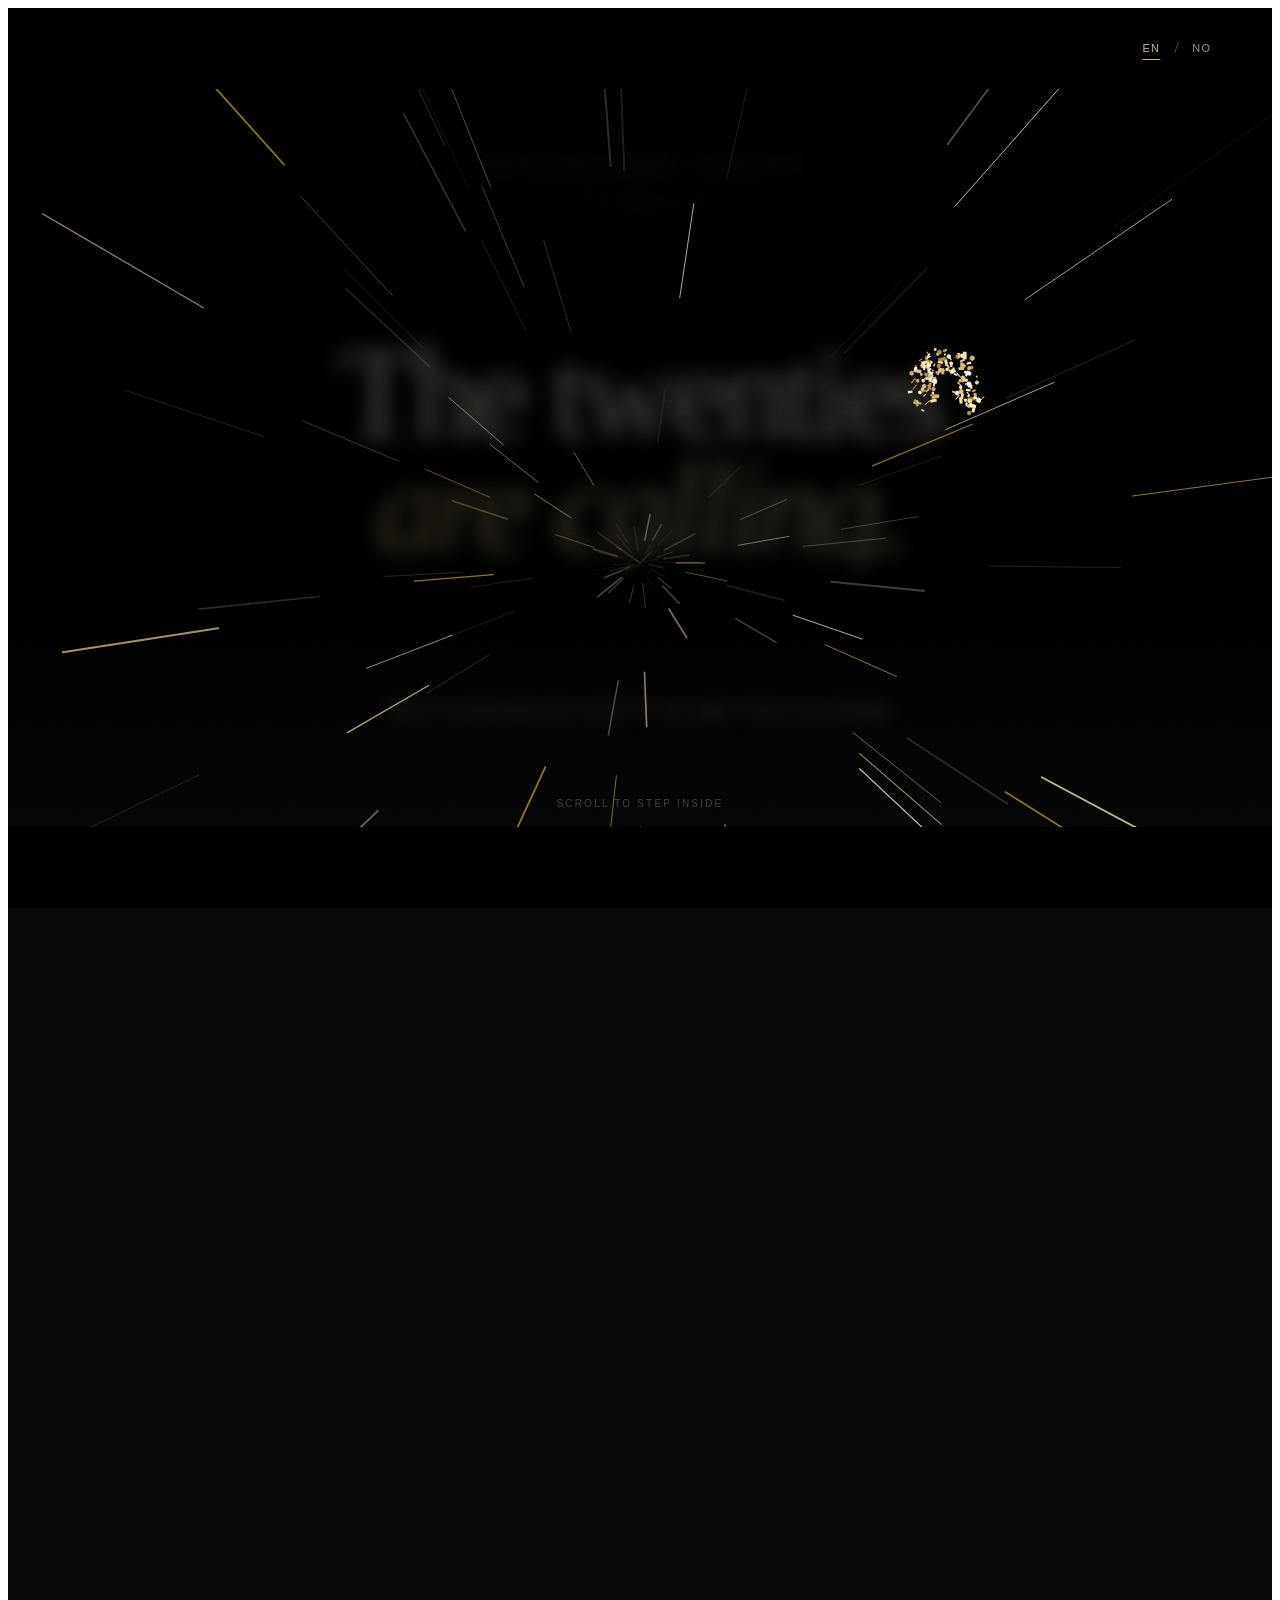
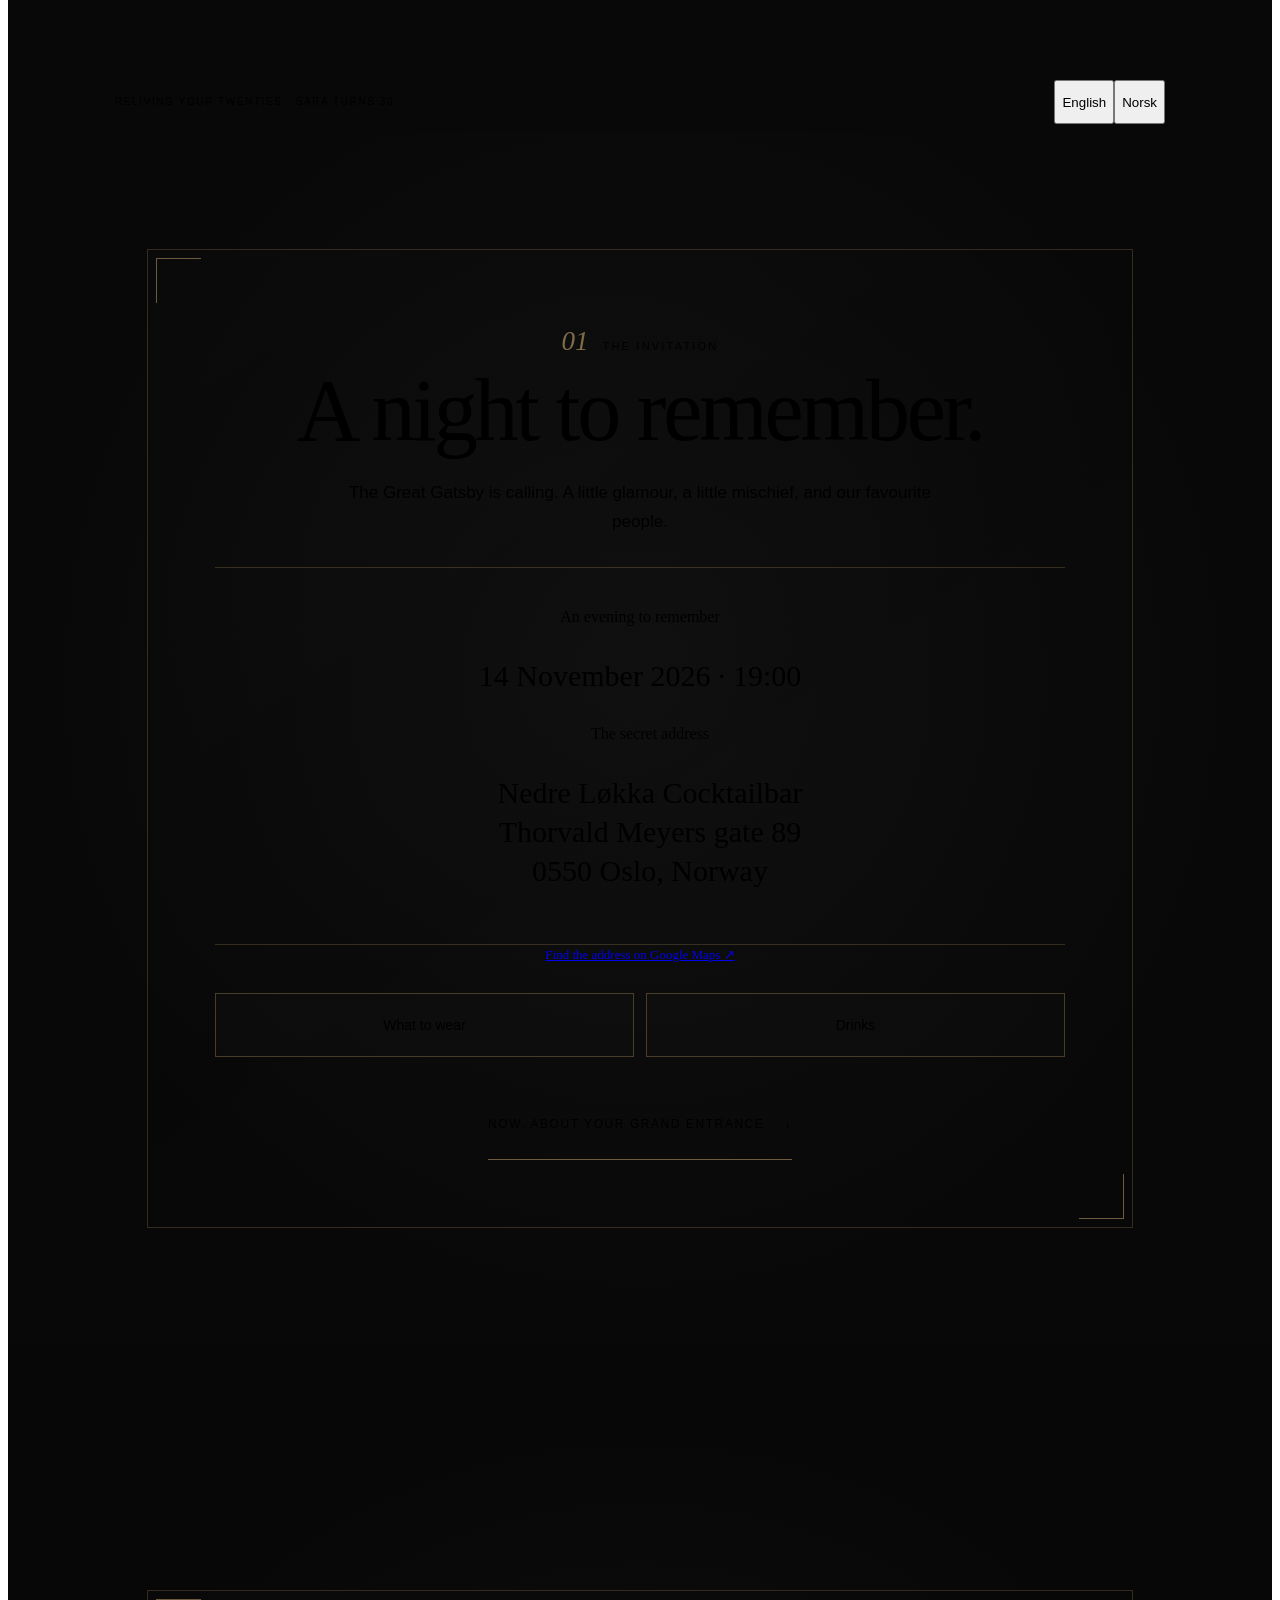
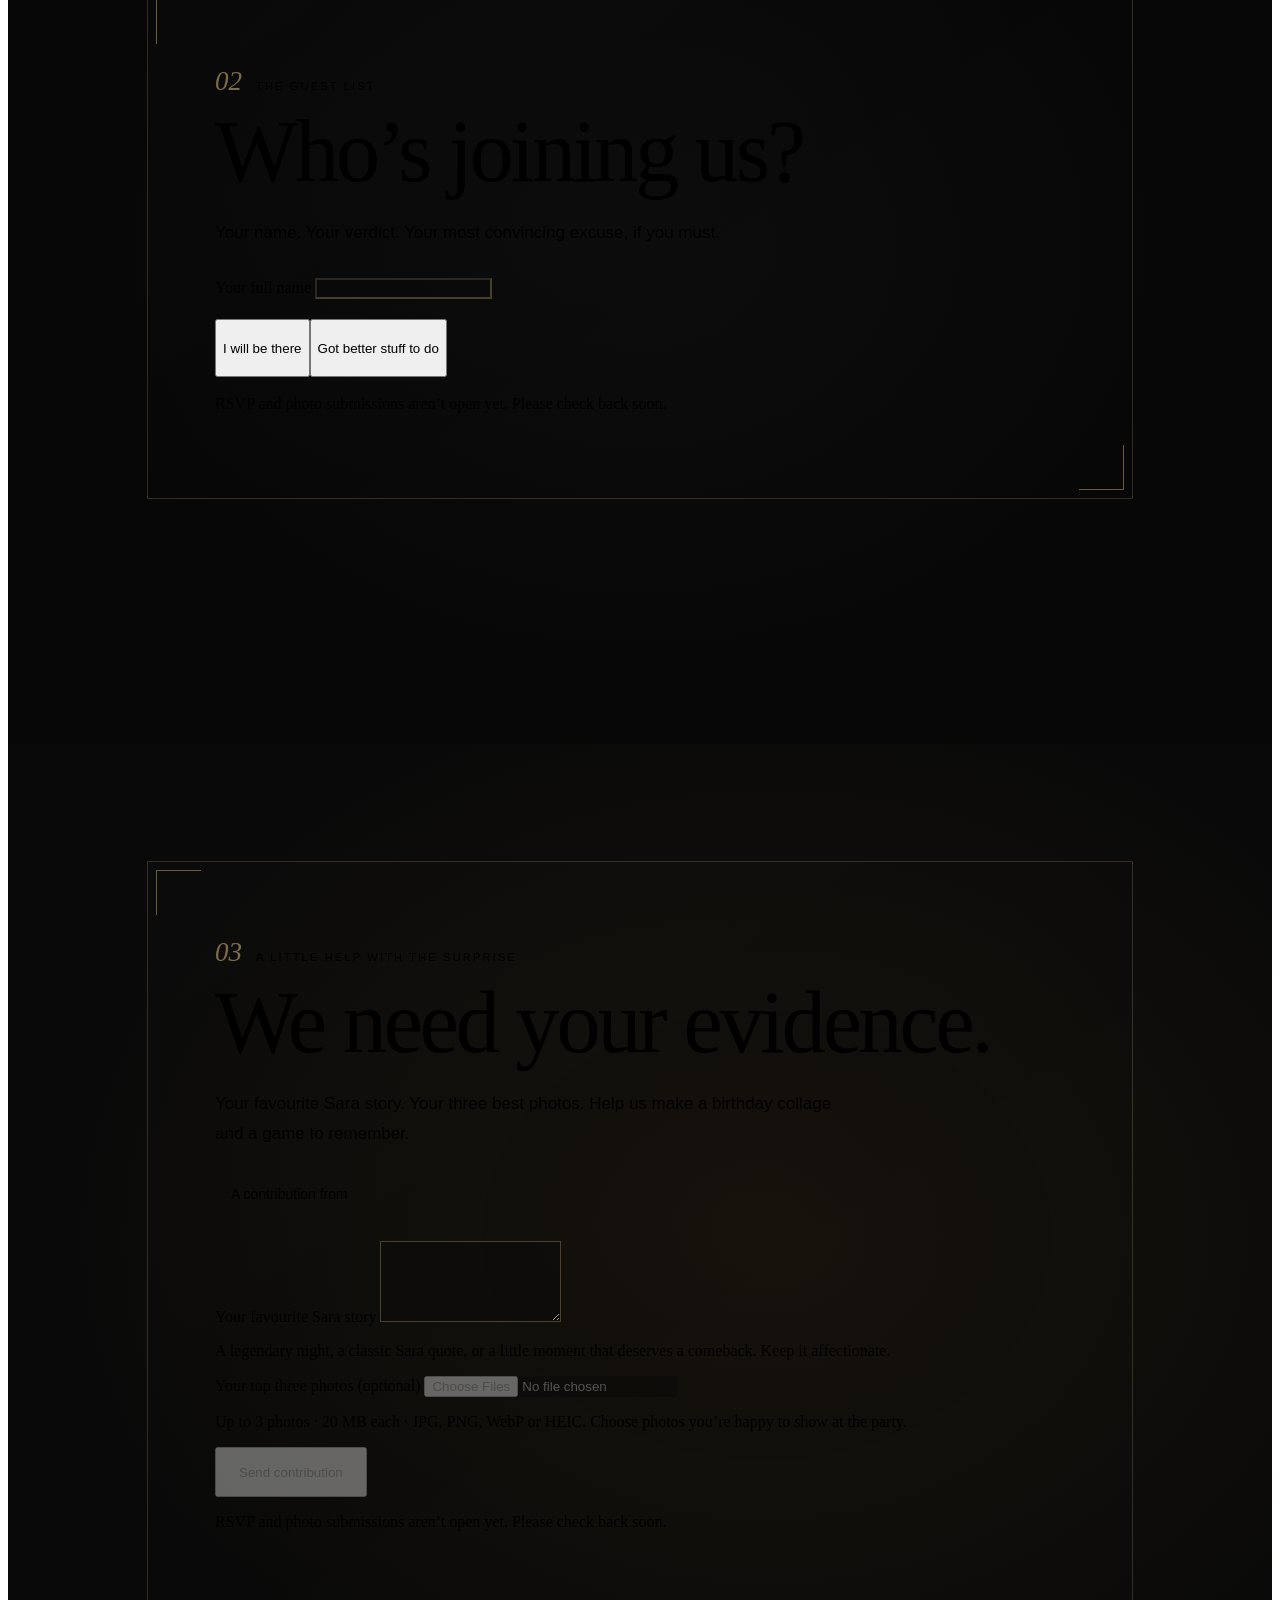
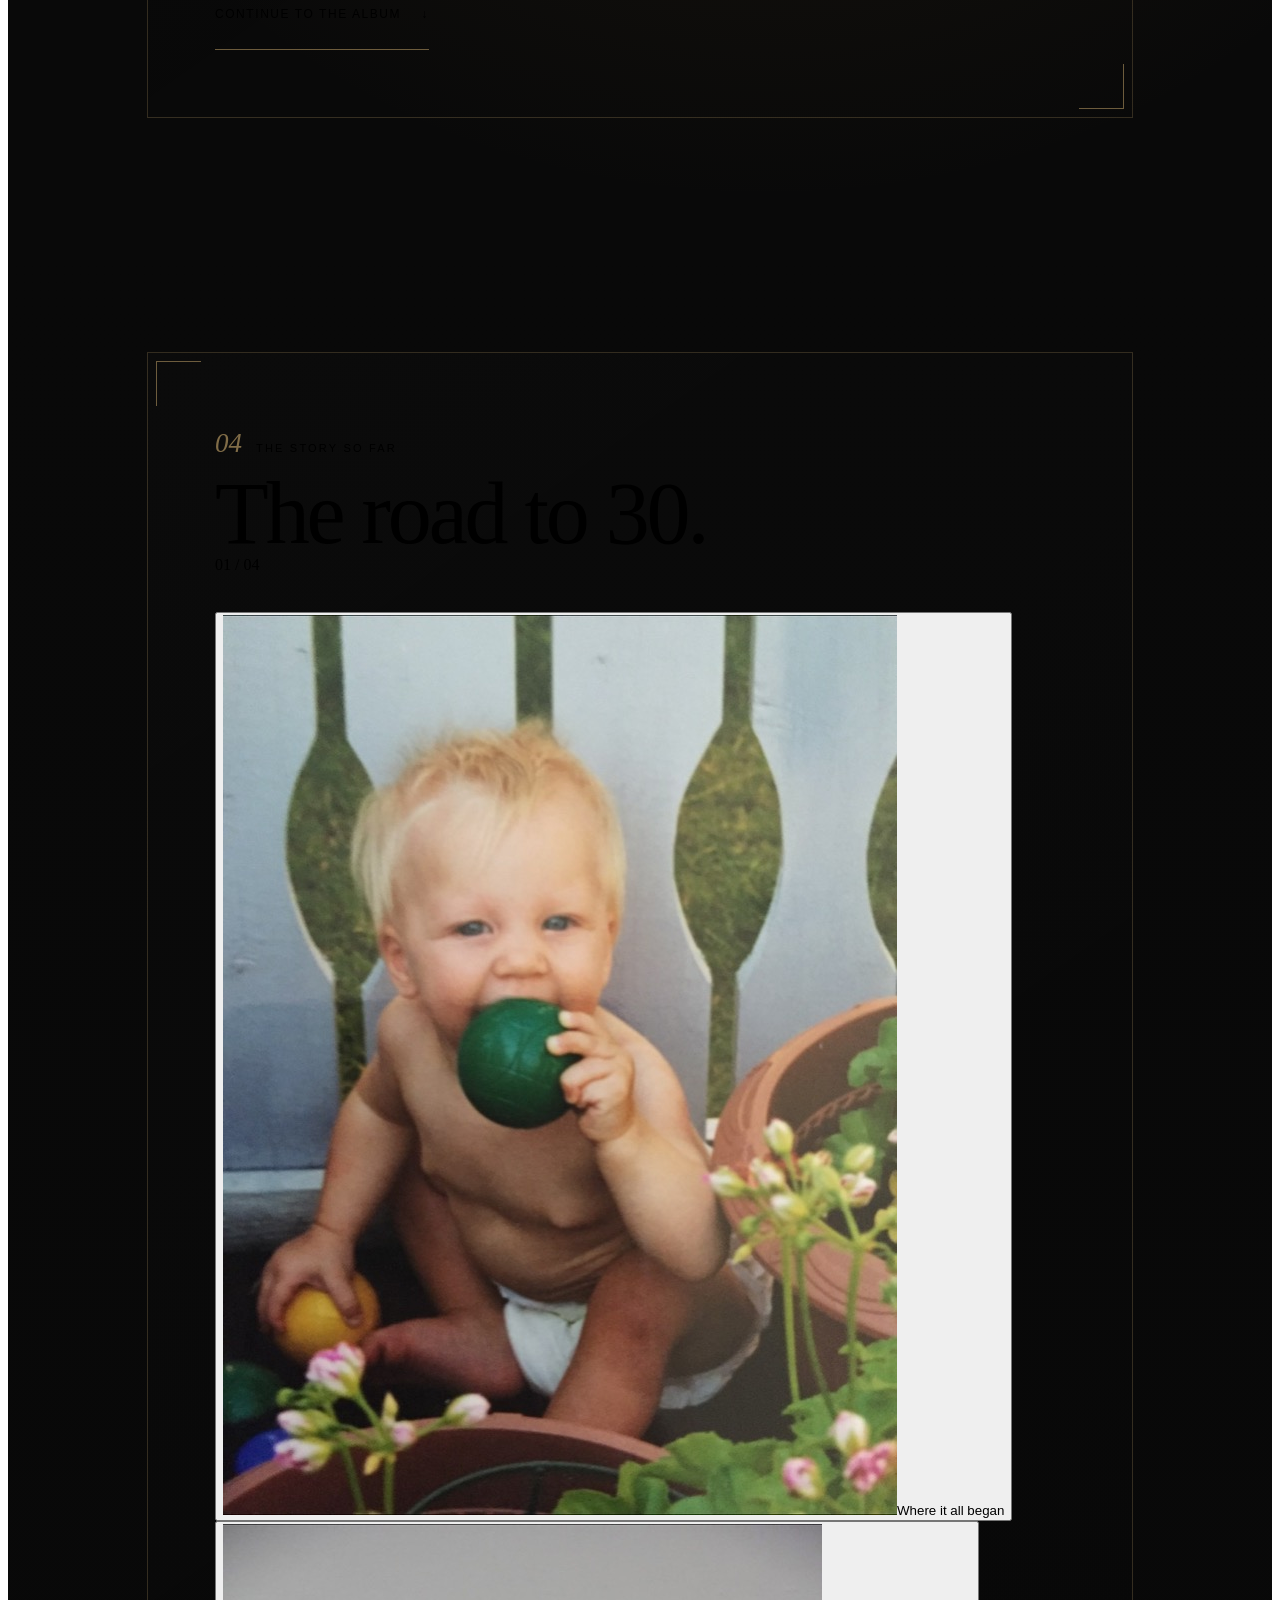
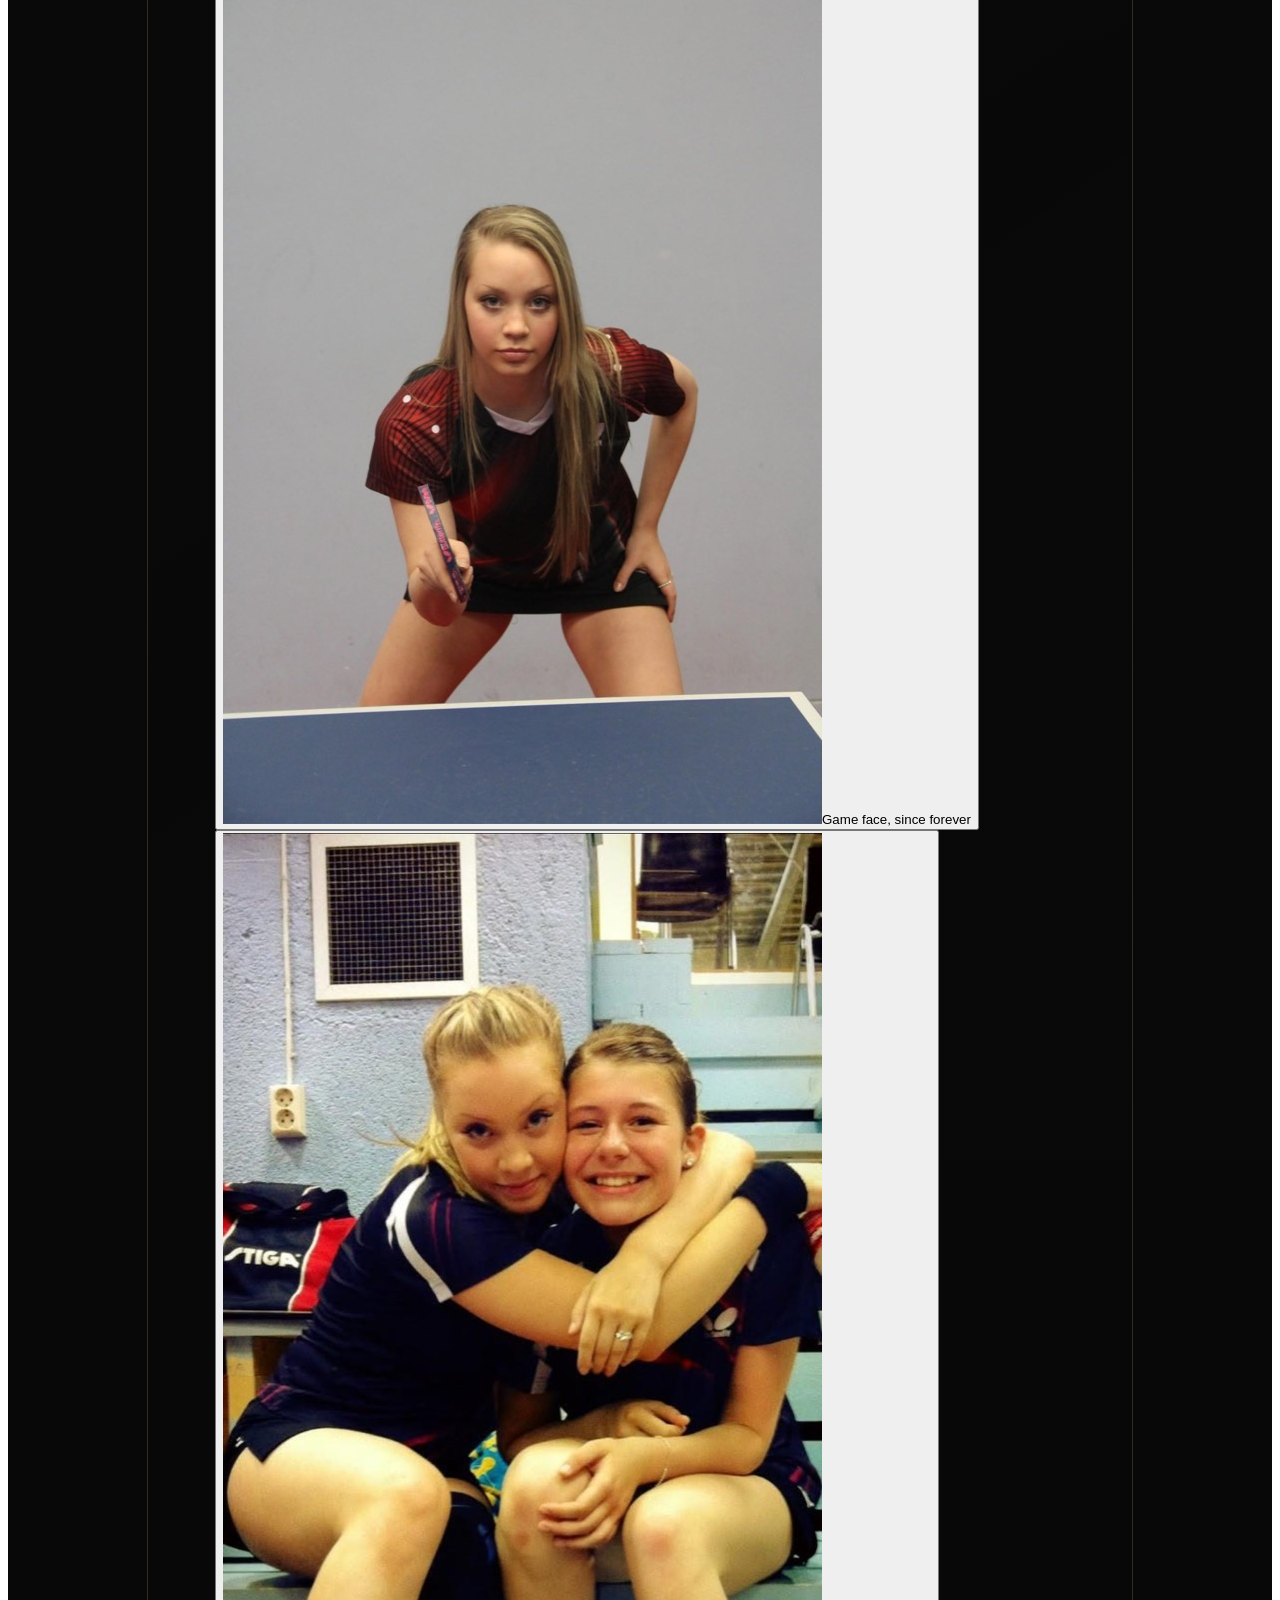
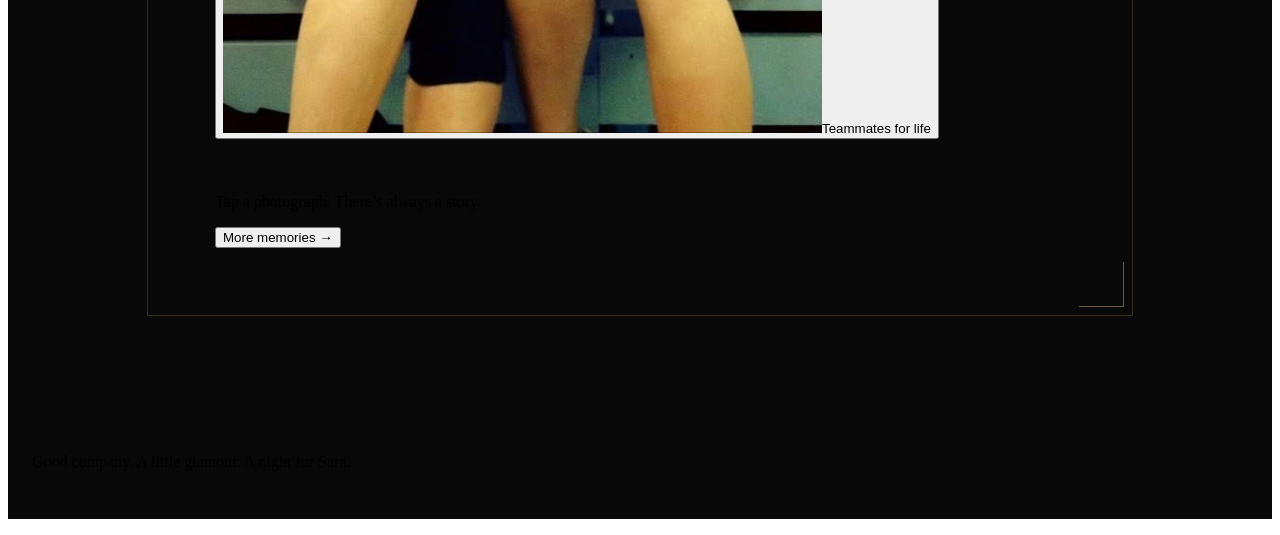
==== index.html @ 1ce35b77 "Replace the train photo with the sunny hillside photo Co-Authored-By: Claude Opus 5.5 (1M context) <" ====
<!doctype html>
<html lang="en"><head><meta charset="utf-8"><meta name="viewport" content="width=device-width, initial-scale=1"><meta name="robots" content="noindex,nofollow"><meta name="theme-color" content="#080808"><meta name="description" content="The Great Gatsby · 14 November 2026 · 19:00 · Oslo. By invitation only."><title>Sara turns 30 · The Great Gatsby</title><meta property="og:type" content="website"><meta property="og:url" content="https://0xdrchkn.github.io/roaring-thirty/"><meta property="og:site_name" content="Roaring Thirty"><meta property="og:title" content="Sara turns 30 · The Great Gatsby"><meta property="og:description" content="14 November 2026 · 19:00 · Oslo. By invitation only."><meta property="og:image" content="https://0xdrchkn.github.io/roaring-thirty/assets/share-preview.jpg?v=2"><meta property="og:image:width" content="1200"><meta property="og:image:height" content="630"><meta property="og:image:alt" content="Sara in a tuxedo raising a champagne coupe, Gatsby style"><meta name="twitter:card" content="summary_large_image"><link rel="apple-touch-icon" href="https://0xdrchkn.github.io/roaring-thirty/assets/sara-gatsby-toast.jpg"><link rel="icon" href="favicon.svg" type="image/svg+xml"><link rel="stylesheet" href="style.css?v=20260919-black"><link rel="stylesheet" href="cinema.css?v=20261001-form"><link rel="stylesheet" href="story.css?v=20261001-form"><link rel="stylesheet" href="submissions.css?v=20260919-receipt"><script src="event-config.js?v=20261002-sun" defer></script><script src="hosting-config.js?v=20260922-mini" defer></script><script src="cinema.js?v=20261001-native" defer></script><script src="vendor/supabase.js" defer></script><script src="submissions.js?v=20260919-submit" defer></script><script src="local-submissions.js?v=20260922" defer></script><script src="script.js?v=20261001-form" defer></script><script src="music.js" defer></script><script src="story.js?v=20261001-native" defer></script></head><body>
<noscript><p style="padding:24px;color:#f3ead7">Please enable JavaScript to open this invitation. / Slå på JavaScript for å åpne invitasjonen.</p></noscript>
<article id="gatsby-invitation" lang="en" data-direction="gala" data-ornament="deco" aria-label="Birthday invitation">
  <button class="party-music-toggle cursor-interaction" type="button" data-music-toggle aria-pressed="false" aria-label="Turn sound on" hidden><span aria-hidden="true">♫</span><span data-music-label>Sound off</span></button>
  <audio data-background-music preload="none" hidden></audio>
  <p class="party-sound-status" data-music-status role="status" hidden></p>
  <main class="party-story" id="invitation" tabindex="-1">
    <div class="story-toolbar">
      <p class="story-brand" data-story-copy="edition"></p>
      <div class="party-language" role="group" aria-label="Language / Språk"><button type="button" lang="en" data-language="en" aria-pressed="true">English</button><button type="button" lang="nb" data-language="nb" aria-pressed="false">Norsk</button></div>
    </div>
    <section class="story-chapter" id="party-when" aria-labelledby="when-title">
      <div class="story-card">
        <p class="story-kicker"><span class="story-number">01</span><span data-story-copy="whenKicker"></span></p>
        <h2 class="story-title" id="when-title" data-story-copy="whenTitle"></h2>
        <p class="story-intro" data-story-copy="whenIntro"></p>
        <div class="party-facts">
          <div class="party-fact"><p class="party-kicker" data-i18n="when"></p><p class="party-fact-value" data-event-date></p></div>
          <div class="party-fact"><p class="party-kicker" data-i18n="where"></p><p class="party-fact-value"><span data-venue-name></span><br data-venue-name-break><span data-street></span><br><span data-town></span>, <span data-country></span></p></div>
        </div>
        <a class="party-map" data-map-link target="_blank" rel="noopener noreferrer" data-i18n="map"></a>
        <div class="story-detail-actions">
          <button type="button" data-dialog-open="dress-dialog" data-story-copy="dressAction"></button>
          <button type="button" data-dialog-open="food-dialog" data-story-copy="foodAction"></button>
        </div>
        <a class="story-next" href="#party-rsvp"><span data-story-copy="toRsvp"></span><span aria-hidden="true">↓</span></a>
      </div>
    </section>
    <section class="story-chapter" id="party-rsvp" aria-labelledby="rsvp-title">
      <div class="story-card party-rsvp">
        <p class="story-kicker"><span class="story-number">02</span><span data-story-copy="rsvpKicker"></span></p>
        <h2 class="story-title" id="rsvp-title" data-story-copy="rsvpTitle"></h2>
        <p class="story-intro" data-story-copy="rsvpIntro"></p>
        <form id="party-rsvp-form">
        <label for="party-guest-name" data-i18n="guestName"></label>
        <input id="party-guest-name" name="guestName" type="text" autocomplete="name" maxlength="120" required>
        <div id="party-email-field" hidden><label for="party-guest-email" data-guest-email-label></label><input id="party-guest-email" name="guestEmail" type="email" autocomplete="email" maxlength="254"></div>
        <div class="party-rsvp-choices"><button class="cursor-interaction" type="submit" name="reply" value="yes" data-i18n="rsvpYes"></button><button class="cursor-interaction" type="submit" name="reply" value="no" data-i18n="rsvpNo"></button></div>
        <p class="party-rsvp-note" data-i18n="rsvpNote"></p>
        <p class="party-rsvp-note" data-rsvp-status role="status" aria-live="polite"></p>
      </form>
      </div>
    </section>
    <section class="story-chapter" id="party-evidence" aria-labelledby="party-contribute-title" hidden>
      <div class="story-card party-contribute">
        <p class="story-kicker"><span class="story-number">03</span><span data-story-copy="evidenceKicker"></span></p>
        <div data-evidence-intro>
        <h2 class="story-title" id="party-contribute-title" data-i18n="contributeTitle"></h2>
        <p class="story-intro" data-i18n="contributeIntro"></p>
        <p class="story-contributor"><span data-story-copy="from"></span> <strong data-contributor-name></strong></p>
        </div>
        <form id="party-contribution-form">

        <input id="party-contributor" name="contributor" type="hidden">
        <label for="party-story" data-i18n="storyLabel"></label>
        <textarea id="party-story" name="story" rows="5" maxlength="3000" required aria-describedby="party-story-hint"></textarea>
        <p class="party-field-hint" id="party-story-hint" data-i18n="storyHint"></p>
        <label for="party-photos" data-i18n="photosLabel"></label>
        <input id="party-photos" name="photos" type="file" accept="image/*" multiple aria-describedby="party-photos-hint party-photo-error">
        <p class="party-field-hint" id="party-photos-hint" data-i18n="photosHint"></p>
        <p class="party-field-error" id="party-photo-error" role="alert"></p>
        <div class="party-photo-previews" data-photo-previews></div>
        <button class="party-small-button cursor-interaction" type="submit" data-i18n="contributeButton"></button>
        <button class="party-small-button receipt-cancel" type="button" data-cancel-contribution hidden></button>
        <p class="party-field-hint" data-i18n="contributeNote"></p>
        <p class="party-contribution-status" data-contribution-status role="status" aria-live="polite"></p>
      </form>
        <section class="party-receipt" id="contribution-receipt" aria-labelledby="receipt-title" tabindex="-1" hidden>
          <div class="receipt-seal" aria-hidden="true"><svg viewBox="0 0 48 48" fill="none"><path d="m13 24 7 7 15-16"/></svg></div>
          <p class="receipt-eyebrow" data-receipt-eyebrow></p>
          <h2 id="receipt-title" data-receipt-title></h2>
          <p class="receipt-summary" data-receipt-summary></p>
          <p class="receipt-privacy" data-receipt-privacy></p>
          <dl class="receipt-details"><div><dt data-receipt-reply-label></dt><dd data-receipt-reply></dd></div><div><dt data-receipt-story-label></dt><dd data-receipt-story></dd></div><div><dt data-receipt-photos-label></dt><dd data-receipt-photos></dd></div></dl>
          <div class="receipt-photos" data-receipt-thumbnails></div>
          <button class="party-small-button" type="button" data-edit-contribution></button>
        </section>
        <a class="story-next" href="#party-memories"><span data-story-copy="toAlbum"></span><span aria-hidden="true">↓</span></a>
      </div>
    </section>
    <section class="story-chapter" id="party-memories" aria-labelledby="album-title">
      <div class="story-card party-album">
        <p class="story-kicker"><span class="story-number">04</span><span data-story-copy="albumKicker"></span></p>

      <div class="party-album-head"><div><h2 class="story-title" id="album-title" data-i18n="albumTitle"></h2></div><span class="party-paging" data-page-count aria-live="polite">01 / 04</span></div>
      <div class="party-collage">
        <button class="party-memory cursor-interaction" type="button" data-memory="0"><img alt=""><span></span></button>
        <button class="party-memory cursor-interaction" type="button" data-memory="1"><img alt=""><span></span></button>
        <button class="party-memory cursor-interaction" type="button" data-memory="2"><img alt=""><span></span></button>
      </div>
      <div class="party-photo-view" hidden><img alt="" data-large-photo><p data-photo-caption></p></div>
      <div class="party-album-controls"><p data-i18n="albumHint"></p><button class="party-small-button cursor-interaction" type="button" data-next-page>More memories →</button><button class="party-small-button cursor-interaction" type="button" data-close-photo hidden>Back to the album</button></div>

      </div>
    </section>
    <p class="party-signoff" data-signoff></p>
    <dialog class="story-dialog" id="dress-dialog" aria-label="Dress code"><button type="button" class="story-dialog-close" data-dialog-close aria-label="Close">×</button><section class="party-section" id="party-dress">
        <h3 data-i18n="dressTitle"></h3>
        <p data-i18n="dressBody"></p>
        <div class="party-dress-words"><span data-i18n="dress1"></span><span data-i18n="dress2"></span><span data-i18n="dress3"></span></div>
      </section></dialog>
    <dialog class="story-dialog" id="food-dialog" aria-label="Drinks"><button type="button" class="story-dialog-close" data-dialog-close aria-label="Close">×</button><section class="party-permit">
      <div class="party-permit-head"><div><p class="party-kicker" data-i18n="drinksKicker"></p><h3 data-i18n="drinksTitle"></h3></div></div>
      <p class="party-permit-copy" data-i18n="drinksHistory"></p>
      <p class="party-permit-copy"><strong data-i18n="welcome"></strong> <span data-i18n="bar"></span></p>
    </section></dialog>
  </main>
</article>
</body></html>
---- cinema.css ----
/* Full-castle arrival, followed by the invitation's story chapters. */
body { padding: 0; }
#gatsby-invitation { max-width: none; overflow: clip; background: #080808; }
#gatsby-invitation .party-frame { width: calc(100% - 48px); max-width: 780px; margin: 64px auto 48px; scroll-margin-top: 24px; }
#gatsby-invitation .party-frame:focus { outline: none; }
#gatsby-invitation .party-sound-floating { position: fixed; z-index: 60; left: max(18px, env(safe-area-inset-left)); top: calc(max(18px, env(safe-area-inset-top)) + 56px); display: inline-flex; align-items: center; gap: 8px; min-height: 44px; max-width: calc(100vw - 36px); padding: 9px 13px; border: 1px solid #d3b58055; border-radius: 0; color: #ead6ad; background: #101010db; backdrop-filter: blur(12px); font: 400 11px/1.4 'Jost', sans-serif; letter-spacing: .06em; cursor: pointer; }
#gatsby-invitation .party-sound-floating:hover { background: #232323; border-color: #d3b580; }
#gatsby-invitation .cinema-intro { --cinema-gold: #d3b580; position: relative; color: #f7efdf; background: #080808; isolation: isolate; }
#gatsby-invitation .cinema-sticky { position: relative; min-height: 100svh; padding: 92px 24px 46px; overflow: hidden; isolation: isolate; }
#gatsby-invitation .cinema-mansion { position: absolute; inset: 0; z-index: -3; opacity: .2; overflow: hidden; background: #080808; }
#gatsby-invitation .cinema-mansion img { position: absolute; inset: 0; width: 100%; height: 100%; display: block; object-fit: contain; object-position: center; }
#gatsby-invitation .cinema-wide-shot { transform-origin: 50% var(--cinema-door-y, 65.5%); }
#gatsby-invitation .cinema-vignette { position: absolute; inset: 0; z-index: -2; pointer-events: none; background: linear-gradient(180deg, #000000a8, transparent 45%, #00000066 65%, #080808ed), radial-gradient(ellipse at 50% 42%, transparent 20%, #00000066 85%); }
#gatsby-invitation .cinema-nav { position: absolute; z-index: 20; top: max(18px, env(safe-area-inset-top)); left: clamp(18px, 4vw, 60px); right: clamp(18px, 4vw, 60px); display: flex; justify-content: flex-end; align-items: center; gap: 20px; }
#gatsby-invitation .cinema-skip, #gatsby-invitation .cinema-languages button { min-height: 44px; color: #f7efdf; font-size: 11px; letter-spacing: .12em; text-decoration: none; text-transform: uppercase; text-shadow: 0 2px 12px #000; }
#gatsby-invitation .cinema-skip { display: inline-flex; align-items: center; gap: 10px; padding: 6px 0; }
#gatsby-invitation .cinema-skip span:last-child { font-size: 18px; color: var(--cinema-gold); }
#gatsby-invitation .cinema-languages { display: flex; align-items: center; gap: 4px; color: #d3b5807a; flex-shrink: 0; }
#gatsby-invitation .cinema-languages button { border: 0; background: transparent; min-width: 38px; padding: 8px 6px; cursor: pointer; opacity: .62; }
#gatsby-invitation .cinema-languages button[aria-pressed='true'] { color: var(--cinema-gold); opacity: 1; text-decoration: underline; text-underline-offset: 7px; }
#gatsby-invitation .cinema-arrival { display: none; }
#gatsby-invitation .cinema-eyebrow { font: 400 11px/1.7 'Jost', sans-serif; text-transform: uppercase; letter-spacing: .25em; color: var(--cinema-gold); }
#gatsby-invitation .cinema-opening { font: 400 clamp(68px, 9.2vw, 140px)/.88 'Cormorant Garamond', Georgia, serif; letter-spacing: -.04em; text-shadow: 0 3px 44px #000a; }
#gatsby-invitation .cinema-opening span, #gatsby-invitation .cinema-opening em { display: block; }
#gatsby-invitation .cinema-opening em { font-weight: 400; color: #e2c595; }
#gatsby-invitation .cinema-arrival-note { margin: 24px auto 0; font: 400 17px/1.6 'Jost', sans-serif; color: #e5e1d9; }
#gatsby-invitation .cinema-guest-scene { position: relative; isolation: isolate; }
#gatsby-invitation .cinema-guest-backdrop { position: absolute; z-index: -1; inset: -100px -60px; overflow: hidden; pointer-events: none; }
#gatsby-invitation .cinema-guest-backdrop img { display: block; width: 100%; height: 100%; object-fit: cover; object-position: center; filter: blur(36px) brightness(.28) saturate(.75); transform: scale(1.1); }
#gatsby-invitation .cinema-guest-backdrop::after { content: ''; position: absolute; inset: 0; background: linear-gradient(0deg, #080808, transparent 35%), linear-gradient(90deg, #08080866, transparent 70%); }
#gatsby-invitation .cinema-portrait { display: block; position: relative; width: min(90vw, 520px); height: auto; aspect-ratio: 1; margin: 0 auto; object-fit: contain; object-position: center; -webkit-mask-image: radial-gradient(ellipse 66% 68% at 50% 43%, #000 50%, transparent 85%); mask-image: radial-gradient(ellipse 66% 68% at 50% 43%, #000 50%, transparent 85%); }
#gatsby-invitation .cinema-welcome { position: relative; z-index: 8; max-width: 900px; margin: 28px auto 0; text-align: center; }
#gatsby-invitation .cinema-welcome h2 { font: 400 clamp(82px, 10vw, 164px)/.9 'Cormorant Garamond', Georgia, serif; letter-spacing: -.045em; margin-top: 14px; text-shadow: 0 2px 30px #000; overflow-wrap: anywhere; }
#gatsby-invitation .cinema-welcome-note { margin: 14px auto 0; color: #e4dccf; font: 400 16px/1.6 'Jost', sans-serif; }
#gatsby-invitation .cinema-continue { display: inline-flex; align-items: center; justify-content: center; gap: 26px; min-height: 48px; margin-top: 22px; padding: 11px 1px; border-bottom: 1px solid #d3b580a6; font: 400 12px/1.4 'Jost', sans-serif; text-transform: uppercase; letter-spacing: .18em; color: #e2c595; text-decoration: none; }
#gatsby-invitation .cinema-continue:hover, #gatsby-invitation .cinema-skip:hover { color: #fff8e5; }
#gatsby-invitation .cinema-continue span:last-child { font-size: 22px; }
#gatsby-invitation .cinema-scroll-cue, #gatsby-invitation .cinema-progress { display: none; }

/* ——— Arrival sequence: lights up, dolly through the doorway, light floods, Sara in the arch ——— */
#gatsby-invitation .cinema-rule { display: none; }
#gatsby-invitation .cinema-arch { position: relative; width: min(90vw, 520px); margin: 0 auto; }
#gatsby-invitation .cinema-arch .cinema-portrait { width: 100%; -webkit-mask-image: none; mask-image: none; border-radius: 999px 999px 0 0; object-fit: cover; }
#gatsby-invitation .cinema-arch-line, #gatsby-invitation .cinema-sunburst { display: none; }
#gatsby-invitation .cinema-name span { display: inline-block; }
#gatsby-invitation .is-animated .cinema-mansion { background: #000; }
#gatsby-invitation .is-animated .cinema-wide-shot { filter: brightness(.08) saturate(.6); transition: filter 2.6s cubic-bezier(.2,.6,.2,1); }
#gatsby-invitation .is-animated.is-lit .cinema-wide-shot { filter: brightness(1) saturate(1); }
#gatsby-invitation .is-animated .cinema-echo { opacity: calc(var(--cinema-rush, 0) * .32); mix-blend-mode: screen; pointer-events: none; }
#gatsby-invitation .is-animated .cinema-echo-1 { transform: translateY(var(--cinema-camera-y, 0px)) scale(calc(var(--cinema-zoom, 1) * (1 + var(--cinema-rush, 0) * .045))); }
#gatsby-invitation .is-animated .cinema-echo-2 { transform: translateY(var(--cinema-camera-y, 0px)) scale(calc(var(--cinema-zoom, 1) * (1 + var(--cinema-rush, 0) * .1))); opacity: calc(var(--cinema-rush, 0) * .2); }
#gatsby-invitation .cinema-sparks { position: absolute; inset: 0; width: 100%; height: 100%; z-index: 6; pointer-events: none; }
#gatsby-invitation .is-animated .cinema-bloom { position: absolute; z-index: 4; left: 50%; top: var(--cinema-door-screen-y, 60%); width: var(--cinema-bloom-size, 18vmax); aspect-ratio: 1; border-radius: 50%; transform: translate(-50%, -50%); pointer-events: none; opacity: var(--cinema-bloom, 0); mix-blend-mode: screen;
  background: radial-gradient(circle, #fffaf0 0%, #fff1cf calc(14% + var(--cinema-flash, 0) * 40%), #f3d394 calc(30% + var(--cinema-flash, 0) * 30%), #c99a4a 52%, #8a5f2000 70%); }
#gatsby-invitation .is-animated .cinema-letterbox span { position: absolute; z-index: 9; left: 0; right: 0; height: 9svh; background: #000; pointer-events: none; }
#gatsby-invitation .is-animated .cinema-letterbox span:first-child { top: 0; transform: translateY(calc((var(--cinema-letterbox, 1) - 1) * 100%)); }
#gatsby-invitation .is-animated .cinema-letterbox span:last-child { bottom: 0; transform: translateY(calc((1 - var(--cinema-letterbox, 1)) * 100%)); }
#gatsby-invitation .is-animated .cinema-vignette { background: linear-gradient(180deg, #000000b0, transparent 42%, #00000055 66%, #080808f0), radial-gradient(ellipse at 50% var(--cinema-door-screen-y, 60%), transparent calc(30% - var(--cinema-rush, 0) * 14%), #000000c0 92%); }

/* Opening title: rises in letter-light, leaves by spreading into blur. */
#gatsby-invitation .is-animated .cinema-arrival { filter: blur(var(--cinema-arrival-blur, 0px)); }
#gatsby-invitation .is-animated .cinema-rule { display: block; position: relative; width: min(340px, 60vw); height: 14px; margin: -14px auto 26px; }
#gatsby-invitation .cinema-rule::before, #gatsby-invitation .cinema-rule::after { content: ''; position: absolute; top: 50%; width: calc(50% - 14px); height: 1px; background: linear-gradient(90deg, #d3b58000, #d3b580); transform-origin: right; transform: scaleX(0); transition: transform 1.6s 1.1s cubic-bezier(.2,.7,.2,1); }
#gatsby-invitation .cinema-rule::before { left: 0; }
#gatsby-invitation .cinema-rule::after { right: 0; transform-origin: left; background: linear-gradient(270deg, #d3b58000, #d3b580); }
#gatsby-invitation .cinema-rule i { position: absolute; left: 50%; top: 50%; width: 9px; height: 9px; border: 1px solid #d3b580; transform: translate(-50%, -50%) rotate(45deg) scale(0); transition: transform .9s 1s cubic-bezier(.3,1.6,.4,1); }
#gatsby-invitation .is-lit .cinema-rule::before, #gatsby-invitation .is-lit .cinema-rule::after { transform: scaleX(1); }
#gatsby-invitation .is-lit .cinema-rule i { transform: translate(-50%, -50%) rotate(45deg) scale(1); }
#gatsby-invitation .is-animated .cinema-opening span, #gatsby-invitation .is-animated .cinema-opening em, #gatsby-invitation .is-animated .cinema-arrival .cinema-eyebrow, #gatsby-invitation .is-animated .cinema-arrival-note { opacity: 0; transform: translateY(28px); filter: blur(8px); transition: opacity 1.4s, transform 1.6s cubic-bezier(.2,.7,.2,1), filter 1.4s; }
#gatsby-invitation .is-lit .cinema-arrival .cinema-eyebrow { transition-delay: .5s; }
#gatsby-invitation .is-lit .cinema-opening span { transition-delay: .8s; }
#gatsby-invitation .is-lit .cinema-opening em { transition-delay: 1.15s; }
#gatsby-invitation .is-lit .cinema-arrival-note { transition-delay: 1.6s; }
#gatsby-invitation .is-lit .cinema-opening span, #gatsby-invitation .is-lit .cinema-opening em, #gatsby-invitation .is-lit .cinema-arrival .cinema-eyebrow, #gatsby-invitation .is-lit .cinema-arrival-note { opacity: 1; transform: none; filter: none; }
#gatsby-invitation .cinema-opening em, #gatsby-invitation .cinema-name span { background: linear-gradient(100deg, #b8902f 0%, #f6e3ae 22%, #d3b580 38%, #fff4d6 50%, #c9a24a 64%, #f1d79c 82%, #b8902f 100%); background-size: 250% 100%; -webkit-background-clip: text; background-clip: text; color: transparent; }

/* Sara emerges from the light, framed by a drawn Art Deco arch and sunburst. */
#gatsby-invitation .is-animated .cinema-guest-scene { z-index: 3; }
#gatsby-invitation .is-animated .cinema-guest-backdrop { opacity: calc(1 - var(--cinema-exposure, 0) * .7); }
#gatsby-invitation .is-animated .cinema-arch .cinema-portrait { filter: brightness(calc(1 + var(--cinema-exposure, 0) * 2.4)) saturate(calc(1 - var(--cinema-exposure, 0) * .5)) sepia(calc(var(--cinema-exposure, 0) * .5)); }
#gatsby-invitation .is-animated .cinema-arch { position: absolute; top: 50%; right: 7vw; width: min(66svh, 40vw, 600px); margin: 0; transform: translate3d(calc(var(--cinema-px, 0) * -14px), calc(-46% + var(--cinema-py, 0) * -10px), 0); }
#gatsby-invitation .is-animated .cinema-arch .cinema-portrait { position: relative; inset: auto; top: auto; right: auto; width: 100%; aspect-ratio: 4 / 5; transform: none; object-position: 50% 20%; box-shadow: 0 30px 120px #000c, 0 0 80px #d3b58026; }
#gatsby-invitation .is-animated .cinema-arch-line { display: block; position: absolute; pointer-events: none; border: 1px solid #d3b580; border-bottom: 0; border-radius: 999px 999px 0 0; clip-path: inset(calc((1 - var(--cinema-frame, 0)) * 100%) 0 0 0); }
#gatsby-invitation .is-animated .cinema-arch-outer { inset: -26px -26px 0; border-color: #d3b580b0; }
#gatsby-invitation .is-animated .cinema-arch-inner { inset: -12px -12px 0; border-width: 2px; border-color: #e2c595; }
#gatsby-invitation .is-animated .cinema-arch::after { content: ''; position: absolute; left: -60px; right: -60px; bottom: -1px; height: 1px; background: linear-gradient(90deg, #d3b58000, #e2c595, #d3b58000); transform: scaleX(var(--cinema-frame, 0)); }
#gatsby-invitation .is-animated .cinema-sunburst { display: block; position: absolute; z-index: -1; left: 50%; bottom: 0; width: 260%; aspect-ratio: 2 / 1; transform: translateX(-50%) scale(calc(.75 + var(--cinema-sunburst, 0) * .25)); transform-origin: 50% 100%; opacity: calc(var(--cinema-sunburst, 0) * .55); pointer-events: none;
  background: repeating-conic-gradient(from -90deg at 50% 100%, #d3b58066 0deg 1.1deg, #d3b58000 1.1deg 7.5deg); -webkit-mask-image: radial-gradient(ellipse 50% 100% at 50% 100%, #000 18%, transparent 72%); mask-image: radial-gradient(ellipse 50% 100% at 50% 100%, #000 18%, transparent 72%); }
#gatsby-invitation .is-animated .cinema-welcome { opacity: min(1, calc(var(--cinema-welcome, 0) * 3)); transform: translateY(-50%); }
#gatsby-invitation .is-animated .cinema-welcome > .cinema-eyebrow, #gatsby-invitation .is-animated .cinema-welcome-note, #gatsby-invitation .is-animated .cinema-continue { opacity: clamp(0, calc(var(--cinema-welcome, 0) * 2.2 - .9), 1); transform: translateY(calc((1 - clamp(0, calc(var(--cinema-welcome, 0) * 2.2 - .9), 1)) * 18px)); }
#gatsby-invitation .is-animated .cinema-welcome > .cinema-eyebrow { opacity: clamp(0, calc(var(--cinema-welcome, 0) * 4), 1); transform: none; }
#gatsby-invitation .is-animated .cinema-name span { opacity: clamp(0, calc(var(--cinema-welcome, 0) * (var(--cinema-letters) + 3) - var(--i)), 1); transform: translateY(calc((1 - clamp(0, calc(var(--cinema-welcome, 0) * (var(--cinema-letters) + 3) - var(--i)), 1)) * .5em)) rotateX(calc((1 - clamp(0, calc(var(--cinema-welcome, 0) * (var(--cinema-letters) + 3) - var(--i)), 1)) * 80deg)); filter: blur(calc((1 - clamp(0, calc(var(--cinema-welcome, 0) * (var(--cinema-letters) + 3) - var(--i)), 1)) * 10px)); }
#gatsby-invitation .is-animated .cinema-name { perspective: 600px; text-shadow: none; filter: drop-shadow(0 4px 30px #000); padding-bottom: .08em; }

/* Premium finish: film grain, a light sweep across Sara, depth that follows the cursor. */
#gatsby-invitation .cinema-grain { display: none; }
#gatsby-invitation .is-animated .cinema-grain { display: block; position: absolute; inset: -50%; z-index: 10; pointer-events: none; opacity: .07; mix-blend-mode: overlay; background-size: 160px 160px; }
#gatsby-invitation .cinema-sheen { display: none; }
#gatsby-invitation .is-animated .cinema-sheen { display: block; position: absolute; inset: 0; border-radius: 999px 999px 0 0; overflow: hidden; pointer-events: none; mix-blend-mode: soft-light;
  background: linear-gradient(105deg, transparent calc(var(--cinema-sheen, 0) * 140% - 40%), #fff4d6cc calc(var(--cinema-sheen, 0) * 140% - 25%), transparent calc(var(--cinema-sheen, 0) * 140% - 10%)); opacity: calc(1 - var(--cinema-sheen, 0) * .4); }
#gatsby-invitation .is-animated .cinema-welcome { translate: calc(var(--cinema-px, 0) * 8px) calc(var(--cinema-py, 0) * 6px); }
#gatsby-invitation .is-animated .cinema-mansion { translate: calc(var(--cinema-px, 0) * 10px) calc(var(--cinema-py, 0) * 6px); scale: 1.02; }
#gatsby-invitation .is-animated .cinema-wide-shot, #gatsby-invitation .is-animated .cinema-arch, #gatsby-invitation .is-animated .cinema-bloom { will-change: transform, opacity; backface-visibility: hidden; }

/* Phones: drop the costliest layers (zoom echoes, blend modes, live blur, moving grain). */
#gatsby-invitation .is-lite .cinema-echo, #gatsby-invitation .is-lite .cinema-guest-backdrop img { display: none; }
#gatsby-invitation .is-lite .cinema-guest-backdrop { background: radial-gradient(ellipse at 50% 35%, #2a2016, #080808 70%); }
#gatsby-invitation .is-lite.is-animated .cinema-arrival { filter: none; }
#gatsby-invitation .is-lite.is-animated .cinema-bloom { mix-blend-mode: normal; }
#gatsby-invitation .is-lite.is-animated .cinema-grain { animation: none; mix-blend-mode: normal; opacity: .035; inset: 0; }
#gatsby-invitation .is-lite.is-animated .cinema-sheen { mix-blend-mode: normal; opacity: calc((1 - var(--cinema-sheen, 0)) * .5); }
#gatsby-invitation .is-lite.is-animated .cinema-name span { filter: none; }
#gatsby-invitation .is-lite.is-animated .cinema-mansion { translate: none; scale: none; }

/* Variables are written once per animation frame; scrolling remains native. */
#gatsby-invitation .cinema-intro.is-animated { height: calc(var(--cinema-vh, 1svh) * 360); }
#gatsby-invitation .is-animated .cinema-sticky { position: sticky; top: 0; height: calc(var(--cinema-vh, 1svh) * 100); min-height: 0; padding: 0; }
#gatsby-invitation .is-animated .cinema-mansion { opacity: var(--cinema-mansion-opacity, 1); }
#gatsby-invitation .is-animated .cinema-wide-shot { transform: translateY(var(--cinema-camera-y, 0px)) scale(var(--cinema-zoom, 1)); will-change: transform; }
#gatsby-invitation .is-animated .cinema-arrival { display: block; position: absolute; z-index: 7; top: 21%; left: 24px; right: 24px; text-align: center; opacity: var(--cinema-arrival-opacity, 1); transform: translateY(var(--cinema-arrival-y, 0px)) scale(var(--cinema-arrival-scale, 1)); pointer-events: none; will-change: transform, opacity; }
#gatsby-invitation .is-animated .cinema-arrival .cinema-eyebrow { margin-bottom: 30px; }
#gatsby-invitation .is-animated .cinema-guest-scene { position: absolute; inset: 0; z-index: 1; opacity: var(--cinema-guest-opacity, 0); transform: scale(var(--cinema-guest-zoom, 1.04)); }
#gatsby-invitation .is-animated .cinema-guest-backdrop { inset: -50px; }
#gatsby-invitation .is-animated .cinema-portrait { position: absolute; top: 50%; right: 4vw; width: min(80svh, 64vw, 900px); height: auto; margin: 0; transform: translateY(-50%); }
#gatsby-invitation .is-animated .cinema-welcome { position: absolute; left: clamp(24px, 8vw, 128px); right: 50%; top: 51%; margin: 0; text-align: left; }
#gatsby-invitation .is-animated .cinema-scroll-cue { display: flex; flex-direction: column; align-items: center; gap: 15px; position: absolute; left: 24px; right: 24px; bottom: 24px; z-index: 8; opacity: var(--cinema-cue-opacity, 1); pointer-events: none; font: 400 10px/1.5 'Jost', sans-serif; text-transform: uppercase; letter-spacing: .22em; color: #eee4d2; }
#gatsby-invitation .cinema-scroll-line { display: block; width: 1px; height: 48px; background: linear-gradient(#d3b580, #d3b58000); }
#gatsby-invitation .is-animated .cinema-progress { display: block; position: absolute; left: 0; right: 0; bottom: 0; height: 1px; background: #d3b58020; }
#gatsby-invitation .cinema-progress span { display: block; width: 100%; height: 100%; background: #d3b58099; transform-origin: left; transform: scaleX(var(--cinema-progress, 0)); }

@media (prefers-reduced-motion: no-preference) {
  #gatsby-invitation .cinema-opening em, #gatsby-invitation .cinema-name span { animation: cinema-foil 7s ease-in-out infinite alternate; }
  #gatsby-invitation .is-animated .cinema-grain { animation: cinema-grain .9s steps(6) infinite; }
  @keyframes cinema-grain { 0% { transform: translate(0,0); } 20% { transform: translate(-7%,4%); } 40% { transform: translate(5%,-6%); } 60% { transform: translate(-3%,8%); } 80% { transform: translate(8%,2%); } 100% { transform: translate(-5%,-3%); } }
  #gatsby-invitation .is-animated .cinema-sunburst { animation: cinema-breathe 6s ease-in-out infinite alternate; }
  @keyframes cinema-foil { from { background-position: 0% 50%; } to { background-position: 100% 50%; } }
  @keyframes cinema-breathe { to { filter: brightness(1.5); } }
  #gatsby-invitation .cinema-revealed { animation: cinema-section-arrives 800ms cubic-bezier(.2,.65,.2,1) both; }
  #gatsby-invitation .party-portrait.cinema-revealed { animation-delay: 100ms; }
  #gatsby-invitation .cinema-revealed:focus-within, #gatsby-invitation .cinema-revealed:focus { animation: none; opacity: 1; transform: none; }
  @keyframes cinema-section-arrives { from { opacity: 0; transform: translateY(24px); } to { opacity: 1; transform: translateY(0); } }
}
@media (max-width: 700px) {
  #gatsby-invitation .cinema-intro.is-animated { height: calc(var(--cinema-vh, 1svh) * 420); }
  #gatsby-invitation .cinema-nav { left: 18px; right: 14px; gap: 12px; }
  #gatsby-invitation .cinema-skip { font-size: 9px; letter-spacing: .08em; }
  #gatsby-invitation .cinema-eyebrow { font-size: 10px; letter-spacing: .16em; }
  #gatsby-invitation .cinema-opening { font-size: clamp(57px, 12vw, 84px); line-height: .95; }
  #gatsby-invitation .is-animated .cinema-arrival { top: 22%; left: 18px; right: 18px; }
  #gatsby-invitation .is-animated .cinema-arrival .cinema-eyebrow { max-width: 290px; margin: 0 auto 24px; }
  #gatsby-invitation .cinema-arrival-note { max-width: 290px; margin-top: 20px; font-size: 14px; }
  #gatsby-invitation .is-animated .cinema-arch { top: max(76px, 10svh); right: 50%; width: min(80vw, 46svh); transform: translateX(50%); }
  #gatsby-invitation .is-animated .cinema-arch-outer { inset: -18px -18px 0; }
  #gatsby-invitation .is-animated .cinema-arch-inner { inset: -8px -8px 0; }
  #gatsby-invitation .is-animated .cinema-letterbox span { height: 7svh; }
  #gatsby-invitation .is-animated .cinema-rule { margin: -8px auto 20px; }
  #gatsby-invitation .is-animated .cinema-welcome { left: 16px; right: 16px; top: auto; bottom: max(5svh, 24px); text-align: center; transform: none; }
  #gatsby-invitation .cinema-welcome h2 { font-size: clamp(72px, 19vw, 100px); }
  #gatsby-invitation .cinema-welcome-note { font-size: 14px; max-width: 300px; margin-top: 11px; }
  #gatsby-invitation .cinema-continue { margin-top: 15px; font-size: 10px; letter-spacing: .13em; gap: 20px; }
  #gatsby-invitation .party-frame { width: calc(100% - 24px); margin-top: 36px; }
}
@media (max-height: 560px) and (min-width: 701px) {
  #gatsby-invitation .is-animated .cinema-arrival { top: 19%; }
  #gatsby-invitation .cinema-opening { font-size: 80px; }
  #gatsby-invitation .is-animated .cinema-arrival .cinema-eyebrow { margin-bottom: 16px; }
  #gatsby-invitation .cinema-arrival-note { margin-top: 15px; }
  #gatsby-invitation .is-animated .cinema-welcome { top: 53%; }
  #gatsby-invitation .cinema-welcome h2 { font-size: 90px; }
  #gatsby-invitation .cinema-continue { margin-top: 10px; }
  #gatsby-invitation .cinema-scroll-line { height: 26px; }
}
@media (prefers-reduced-motion: reduce) {
  #gatsby-invitation .cinema-intro { height: auto !important; }
  #gatsby-invitation .cinema-sparks, #gatsby-invitation .cinema-grain, #gatsby-invitation .cinema-bloom, #gatsby-invitation .cinema-letterbox, #gatsby-invitation .cinema-echo, #gatsby-invitation .cinema-scroll-cue, #gatsby-invitation .cinema-progress { display: none !important; }
  #gatsby-invitation .cinema-revealed { animation: none; }
}
---- story.css ----
/* The evening unfolds in chapters, each with space to arrive on its own. */
#invitation.party-story { width: 100%; max-width: none; margin: 0; padding: 0; scroll-margin-top: 0; }
#invitation.party-story:focus { outline: none; }
#gatsby-invitation .story-toolbar { display: flex; align-items: center; justify-content: space-between; gap: 24px; width: calc(100% - 64px); max-width: 1050px; min-height: 60px; margin: 24px auto 0; }
#gatsby-invitation .story-toolbar .party-language { margin: 0 0 0 auto; }
#gatsby-invitation .story-toolbar .party-language button { min-height: 44px; }
#gatsby-invitation .story-brand { min-width: 0; color: var(--party-gold); font: 400 10px/1.6 'Jost', sans-serif; letter-spacing: .16em; text-transform: uppercase; }
#gatsby-invitation .story-chapter-label { color: var(--party-muted); font: 400 10px/1.6 'Jost', sans-serif; letter-spacing: .18em; text-transform: uppercase; }
#gatsby-invitation .story-chapter { position: relative; display: grid; place-items: center; min-height: calc(var(--cinema-vh, 1svh) * 85); padding: clamp(80px, calc(var(--cinema-vh, 1svh) * 13), 156px) clamp(18px, 6vw, 96px); isolation: isolate; scroll-margin-top: 24px; }
#gatsby-invitation #party-when { background: radial-gradient(ellipse at 50% 45%, #28282840, transparent 68%), #080808; }
#gatsby-invitation #party-rsvp { background: radial-gradient(ellipse at 50% 50%, #30303024, transparent 64%), #070707; }
#gatsby-invitation #party-evidence { background: radial-gradient(ellipse at 60% 45%, #9d763518, transparent 67%), #090909; }
#gatsby-invitation #party-memories { background: linear-gradient(180deg, #090909, #080808); }

#gatsby-invitation .story-card { position: relative; width: 100%; max-width: 850px; margin: 0; padding: clamp(30px, 5.2vw, 70px); border: 1px solid #cfad7036; background: linear-gradient(145deg, #ffffff03, transparent 65%); opacity: var(--story-opacity, 1); transform: translate3d(0, var(--story-y, 0px), 0); transition: opacity 1s cubic-bezier(.2,.65,.2,1), transform 1.1s cubic-bezier(.2,.65,.2,1); }
@media (prefers-reduced-motion: reduce) { #gatsby-invitation .story-card { transition: none; } }
#gatsby-invitation .story-card::before, #gatsby-invitation .story-card::after { content: ''; position: absolute; width: 44px; height: 44px; pointer-events: none; border-color: #cfad7080; border-style: solid; }
#gatsby-invitation .story-card::before { top: 8px; left: 8px; border-width: 1px 0 0 1px; }
#gatsby-invitation .story-card::after { right: 8px; bottom: 8px; border-width: 0 1px 1px 0; }
#gatsby-invitation .story-card:focus-within, #gatsby-invitation .story-card:focus { opacity: 1 !important; transform: none !important; }
#gatsby-invitation .story-card.cinema-revealed { animation: none; }
#gatsby-invitation .story-card.party-rsvp, #gatsby-invitation .story-card.party-contribute, #gatsby-invitation .story-card.party-album { margin-top: 0; border-top: 1px solid #cfad7036; padding-top: clamp(30px, 5.2vw, 70px); }
#gatsby-invitation .story-number { display: inline-block; margin-right: 14px; color: #cfad7099; font: italic 27px/1 'Cormorant Garamond', Georgia, serif; letter-spacing: 0; vertical-align: baseline; }
#gatsby-invitation .story-kicker { color: var(--party-gold); font: 400 11px/1.7 'Jost', sans-serif; letter-spacing: .2em; text-transform: uppercase; }
#gatsby-invitation .story-card .story-title { margin: 13px 0 0; color: var(--party-ink); font: 400 clamp(52px, 7vw, 88px)/.97 'Cormorant Garamond', Georgia, serif; letter-spacing: -.035em; text-wrap: balance; }
#gatsby-invitation .story-title em { color: var(--party-gold); font-weight: 400; }
#gatsby-invitation .story-intro { max-width: 620px; margin: 24px 0 0; color: var(--party-muted); font: 400 17px/1.75 'Jost', sans-serif; }
#gatsby-invitation .story-card .story-next { display: inline-flex; align-items: center; justify-content: center; gap: 20px; min-height: 48px; margin-top: 32px; padding: 11px 0; border: 0; border-bottom: 1px solid #cfad7080; color: var(--party-gold); background: transparent; font: 400 12px/1.5 'Jost', sans-serif; letter-spacing: .13em; text-transform: uppercase; text-decoration: none; cursor: pointer; }
#gatsby-invitation .story-next:hover { color: #fff0ce; border-bottom-color: #fff0ce; }
#gatsby-invitation .story-contributor { margin: 24px 0 26px; padding: 10px 0 10px 16px; border-left: 1px solid var(--party-gold); color: var(--party-ink); font: 400 14px/1.6 'Jost', sans-serif; overflow-wrap: anywhere; }

/* The first chapter is an invitation at a glance; extra detail stays in dialogs. */
#gatsby-invitation #party-when .story-card { text-align: center; }
#gatsby-invitation #party-when .story-intro { margin-left: auto; margin-right: auto; }
#gatsby-invitation #party-when .party-facts { margin-top: 30px; padding: 24px 0; border-top: 1px solid #cfad7036; border-bottom: 1px solid #cfad7036; gap: 20px; }
#gatsby-invitation #party-when .party-fact + .party-fact { padding-left: 20px; }
#gatsby-invitation #party-when .party-fact-value { font: 400 clamp(22px, 3vw, 30px)/1.3 'Cormorant Garamond', Georgia, serif; }
#gatsby-invitation .story-card .party-address, #gatsby-invitation .story-address { margin: 28px 0 0; color: var(--party-ink); font: 400 clamp(32px, 4.5vw, 52px)/1.18 'Cormorant Garamond', Georgia, serif; letter-spacing: -.01em; font-style: normal; }
#gatsby-invitation .story-card .party-map { min-height: 44px; margin-top: 12px; padding: 10px 0; font-size: 13px; }
#gatsby-invitation .story-detail-actions { display: grid; grid-template-columns: repeat(2, minmax(0, 1fr)); gap: 12px; margin-top: 30px; }
#gatsby-invitation .story-detail-actions button { display: flex; align-items: center; justify-content: center; min-width: 0; min-height: 64px; padding: 15px 12px; border: 1px solid #cfad704d; color: var(--party-gold); background: #ffffff03; font: 400 14px/1.5 'Jost', sans-serif; cursor: pointer; }
#gatsby-invitation .story-detail-actions button:hover { border-color: var(--party-gold); background: #cfad7009; }

/* Keep forms roomy, readable, and immediately usable when focused. */
#gatsby-invitation .story-card.party-rsvp form { margin-top: 30px; }
#gatsby-invitation .story-card.party-rsvp label, #gatsby-invitation .story-card.party-contribute label { margin-top: 24px; }
#gatsby-invitation .story-card.party-rsvp input, #gatsby-invitation .story-card.party-contribute input, #gatsby-invitation .story-card.party-contribute textarea { background: #08080866; border-color: #cfad7052; }
#gatsby-invitation .story-card .party-rsvp-choices { gap: 14px; margin-top: 20px; }
#gatsby-invitation .story-card .party-rsvp-choices button { min-height: 58px; }
#gatsby-invitation .story-card .party-rsvp-note { margin-top: 18px; max-width: 570px; }
#gatsby-invitation .story-card.party-contribute .party-contribute-intro { font-size: 17px; line-height: 1.75; }
#gatsby-invitation .story-card.party-contribute .party-small-button { min-height: 50px; padding: 13px 22px; }
#gatsby-invitation .story-card.party-album .party-album-head { align-items: center; }
#gatsby-invitation .story-card.party-album .party-album-head > div { min-width: 0; }
#gatsby-invitation .story-card.party-album .party-collage { padding-top: 38px; padding-bottom: 28px; }
#gatsby-invitation .story-card.party-album .party-album-controls { padding-top: 10px; }
#gatsby-invitation .party-story > .party-signoff { padding: 20px 24px 48px; margin-top: 0; }

/* Native dialogs retain browser focus management and Escape-to-close behavior. */
#gatsby-invitation .story-dialog { position: fixed; width: min(700px, calc(100% - 32px)); max-width: none; max-height: 85svh; margin: auto; padding: clamp(22px, 4vw, 42px); overflow-y: auto; overscroll-behavior: contain; border: 1px solid #cfad7080; color: var(--party-ink); background: #171717; box-shadow: 0 30px 100px #000a; color-scheme: dark; }
#gatsby-invitation .story-dialog::backdrop { background: #000000cc; backdrop-filter: blur(9px); }
#gatsby-invitation .story-dialog-close { position: sticky; top: 0; z-index: 2; display: flex; align-items: center; justify-content: center; gap: 8px; min-width: 44px; min-height: 44px; margin: 0 0 16px auto; padding: 9px 12px; border: 1px solid #cfad7066; color: var(--party-gold); background: #171717f2; font: 400 13px/1.4 'Jost', sans-serif; cursor: pointer; }
#gatsby-invitation .story-dialog-close:hover { border-color: var(--party-gold); }
#gatsby-invitation .story-dialog .party-section { padding: 0; }
#gatsby-invitation .story-dialog .party-section h3 { font: 400 clamp(32px, 5vw, 44px)/1.12 'Cormorant Garamond', Georgia, serif; margin-bottom: 18px; }
#gatsby-invitation .story-dialog .party-permit { margin: 0; padding: 24px; }
#gatsby-invitation .story-dialog .party-permit h3 { font-size: 34px; }

@media (max-width: 700px) {
  #gatsby-invitation .story-toolbar { width: calc(100% - 40px); gap: 15px; margin-top: 18px; }
  #gatsby-invitation .story-chapter-label { font-size: 9px; letter-spacing: .12em; }
  #gatsby-invitation .story-chapter { min-height: calc(var(--cinema-vh, 1svh) * 85); padding: 72px 18px; }
  #gatsby-invitation .story-card { padding: 32px 24px; }
  #gatsby-invitation .story-card.party-rsvp, #gatsby-invitation .story-card.party-contribute, #gatsby-invitation .story-card.party-album { padding-top: 32px; }
  #gatsby-invitation .story-number { margin-right: 12px; font-size: 25px; }
  #gatsby-invitation .story-kicker { font-size: 10px; letter-spacing: .14em; }
  #gatsby-invitation .story-card .story-title { font-size: clamp(43px, 9.8vw, 64px); }
  #gatsby-invitation .story-intro { margin-top: 21px; font-size: 15px; line-height: 1.7; }
  #gatsby-invitation .story-detail-actions { grid-template-columns: minmax(0, 1fr); gap: 10px; margin-top: 26px; }
  #gatsby-invitation .story-detail-actions button { min-height: 52px; padding: 12px 16px; }
  #gatsby-invitation #party-when .party-facts { grid-template-columns: minmax(0, 1fr); gap: 18px; }
  #gatsby-invitation #party-when .party-fact + .party-fact { border-left: 0; border-top: 1px solid #cfad7036; padding: 18px 0 0; }
  #gatsby-invitation .story-card .story-next { font-size: 11px; letter-spacing: .09em; }
  #gatsby-invitation .story-card .party-rsvp-choices button { flex-basis: 100%; min-height: 54px; }
  #gatsby-invitation .story-card.party-contribute .party-contribute-intro { font-size: 15px; }
  #gatsby-invitation .story-dialog { width: calc(100% - 24px); max-height: 88svh; padding: 20px; }
  #gatsby-invitation .story-dialog .party-permit { padding: 18px; }
  #gatsby-invitation .story-dialog .party-permit h3 { font-size: 30px; }
}
@media (max-width: 360px) {
  #gatsby-invitation .story-chapter { padding-left: 12px; padding-right: 12px; }
  #gatsby-invitation .story-card { padding-left: 20px; padding-right: 20px; }
  #gatsby-invitation .story-card .story-title { font-size: 42px; }
}
@media (prefers-reduced-motion: reduce) {
  #gatsby-invitation .story-card { opacity: 1 !important; transform: none !important; }
  #gatsby-invitation .story-chapter { min-height: auto; padding-top: 64px; padding-bottom: 64px; }
}

#gatsby-invitation .party-rsvp-choices button[aria-pressed='true'] { outline: 2px solid var(--party-gold); outline-offset: 4px; }
@media (prefers-reduced-motion: no-preference) {
  #gatsby-invitation .story-dialog[open] { animation: story-dialog-arrives 260ms ease-out; }
  @keyframes story-dialog-arrives { from { opacity: 0; transform: translateY(16px); } to { opacity: 1; transform: translateY(0); } }
}
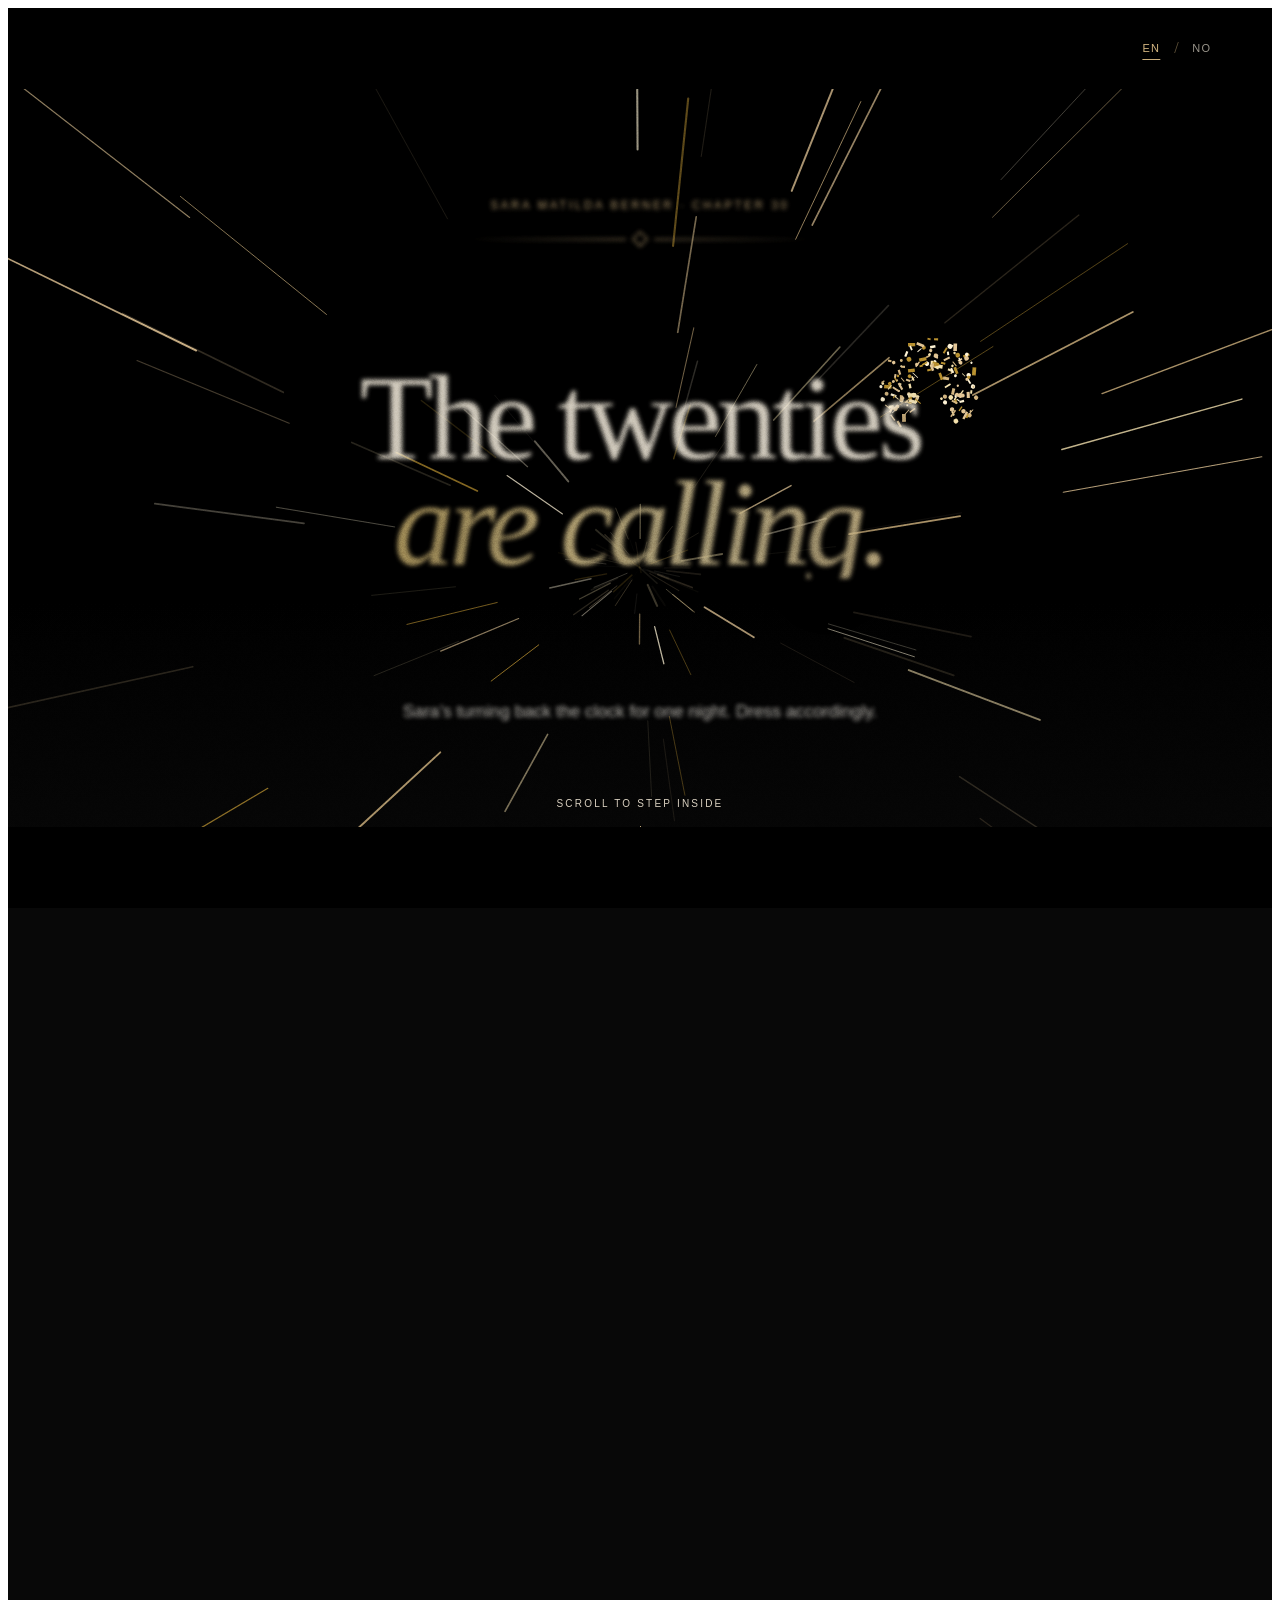
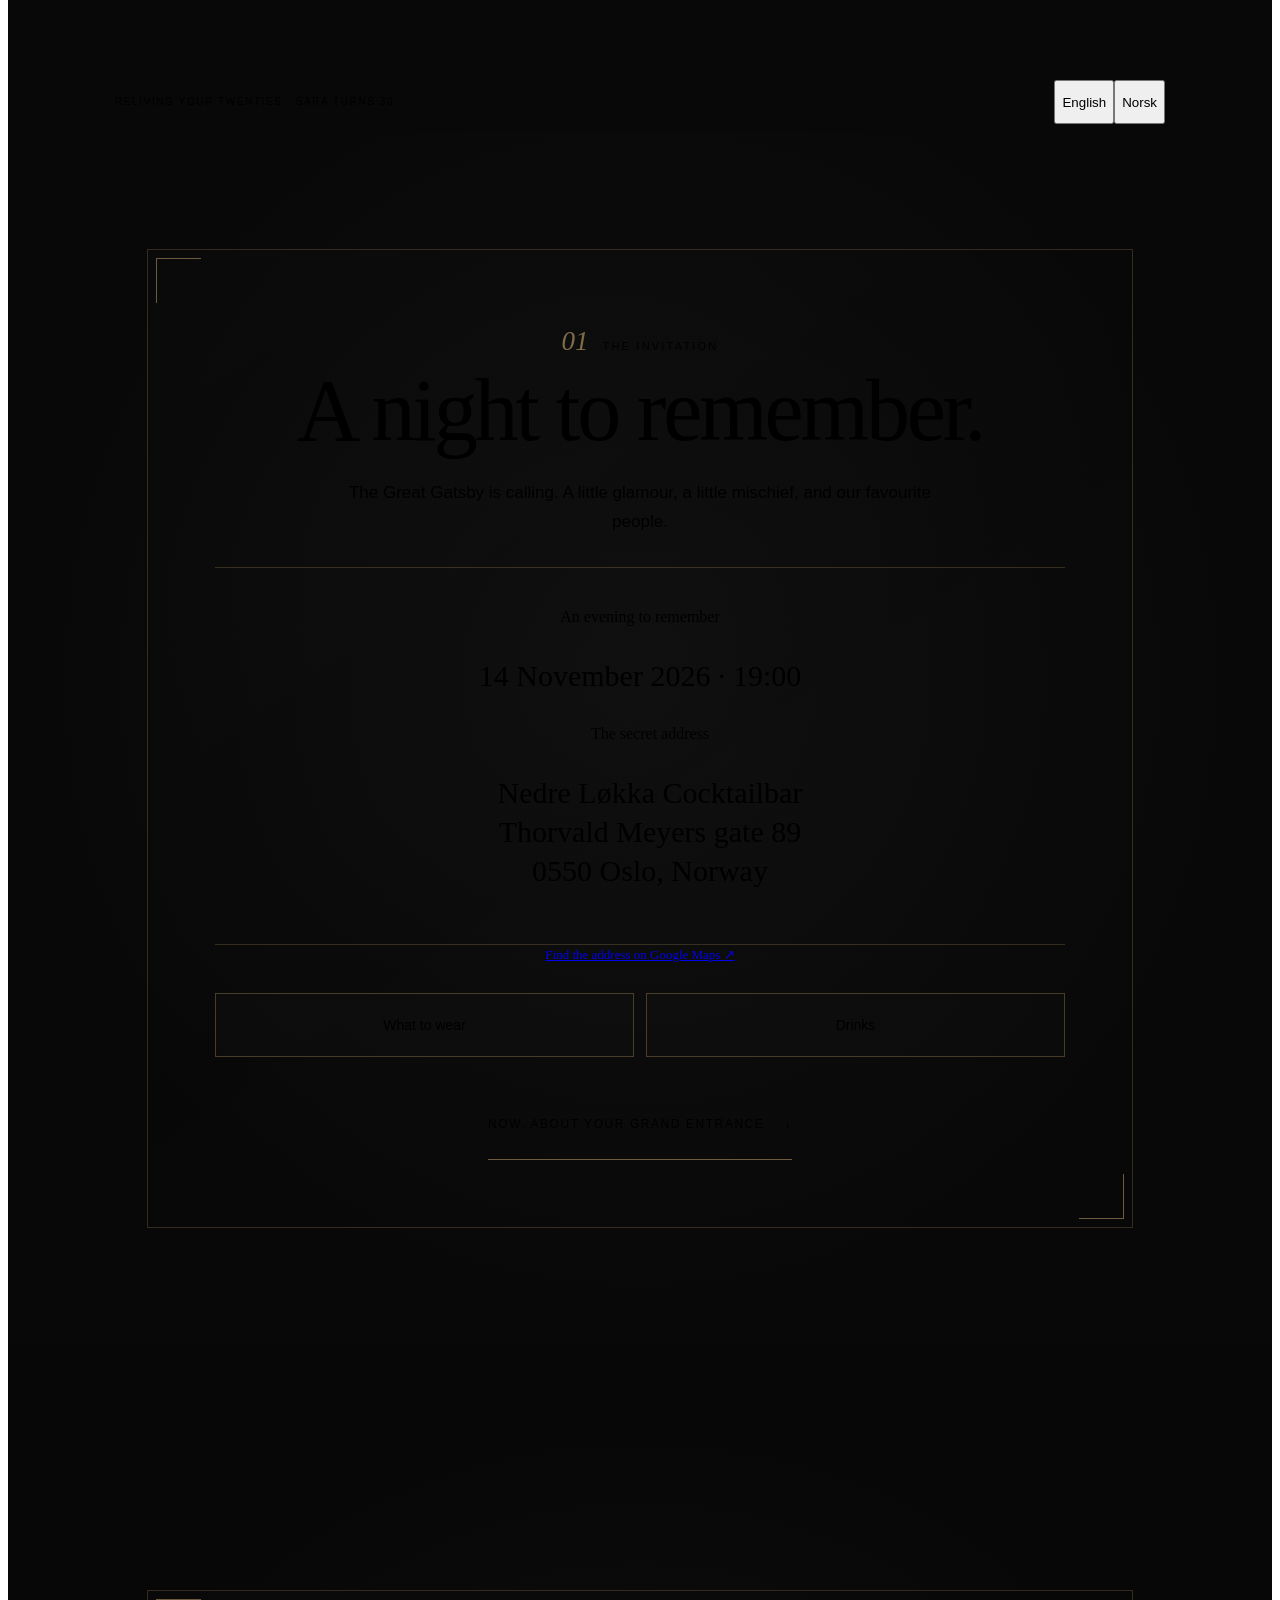
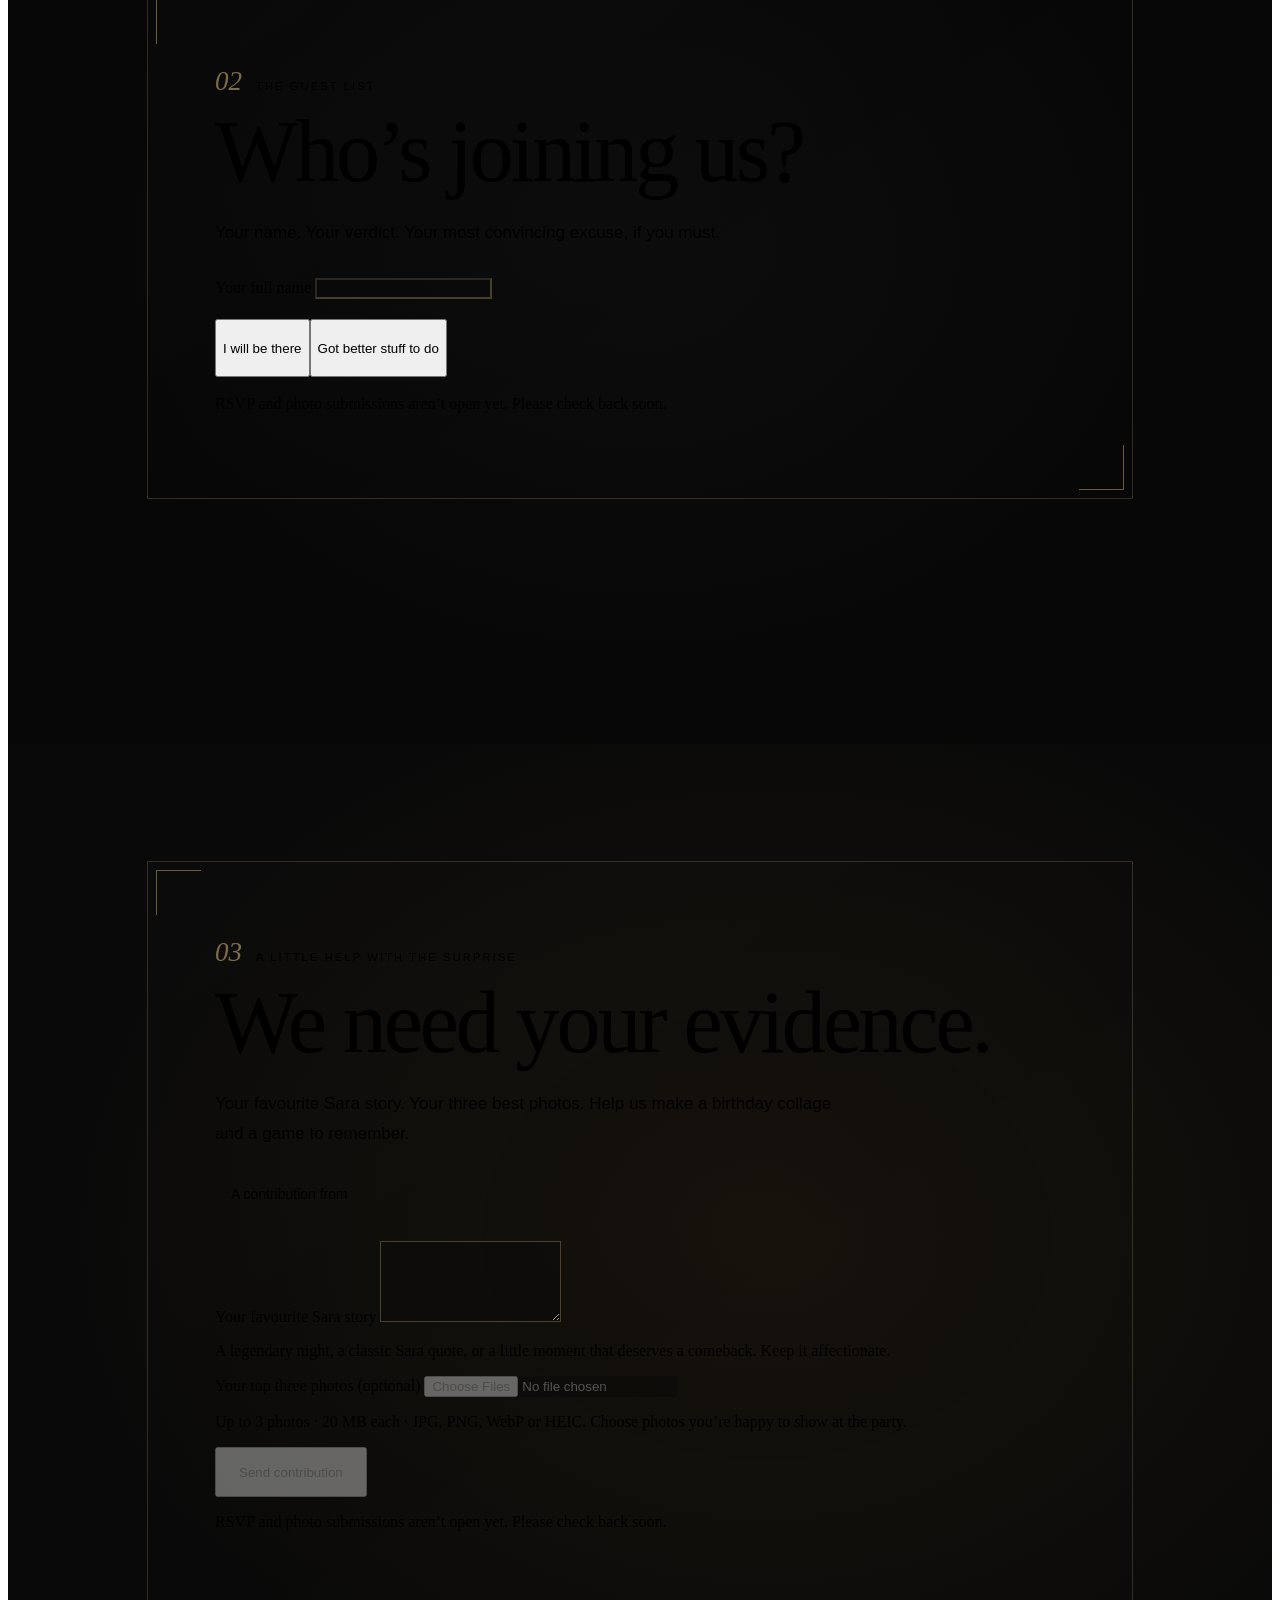
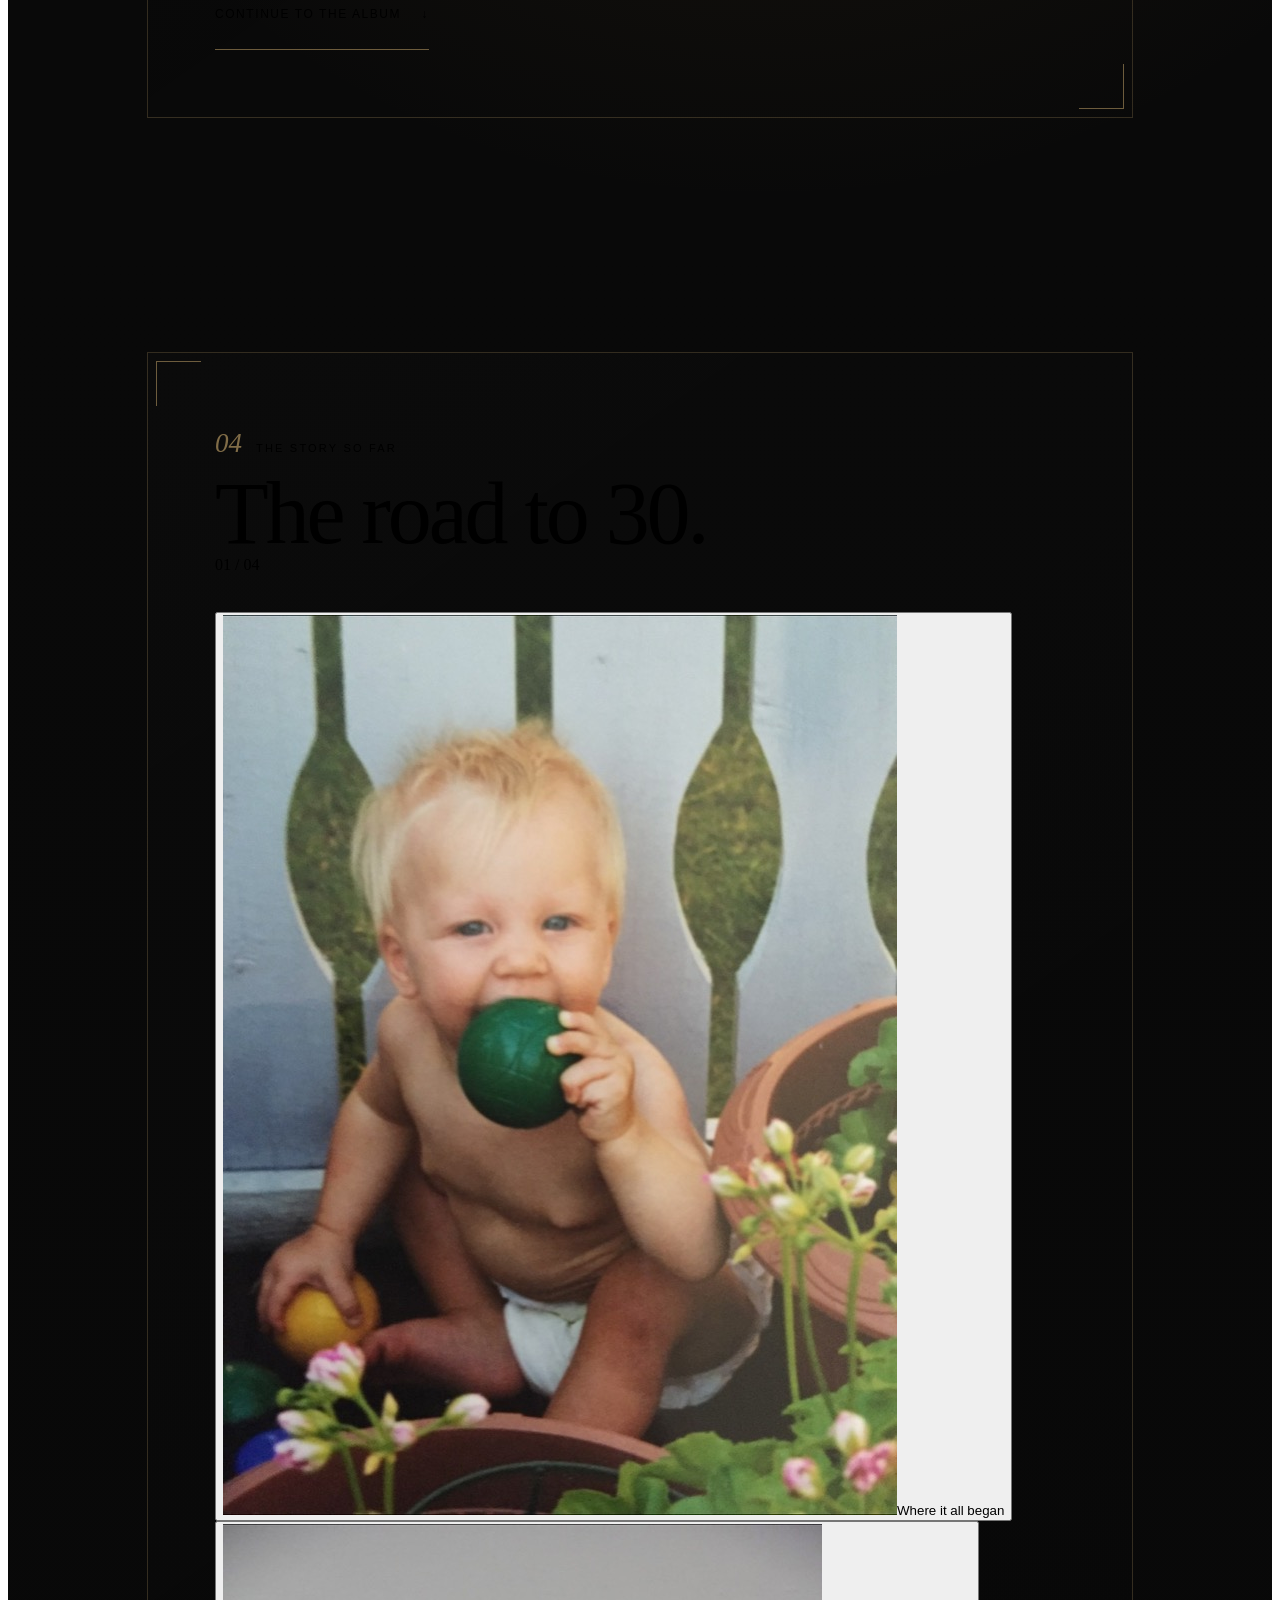
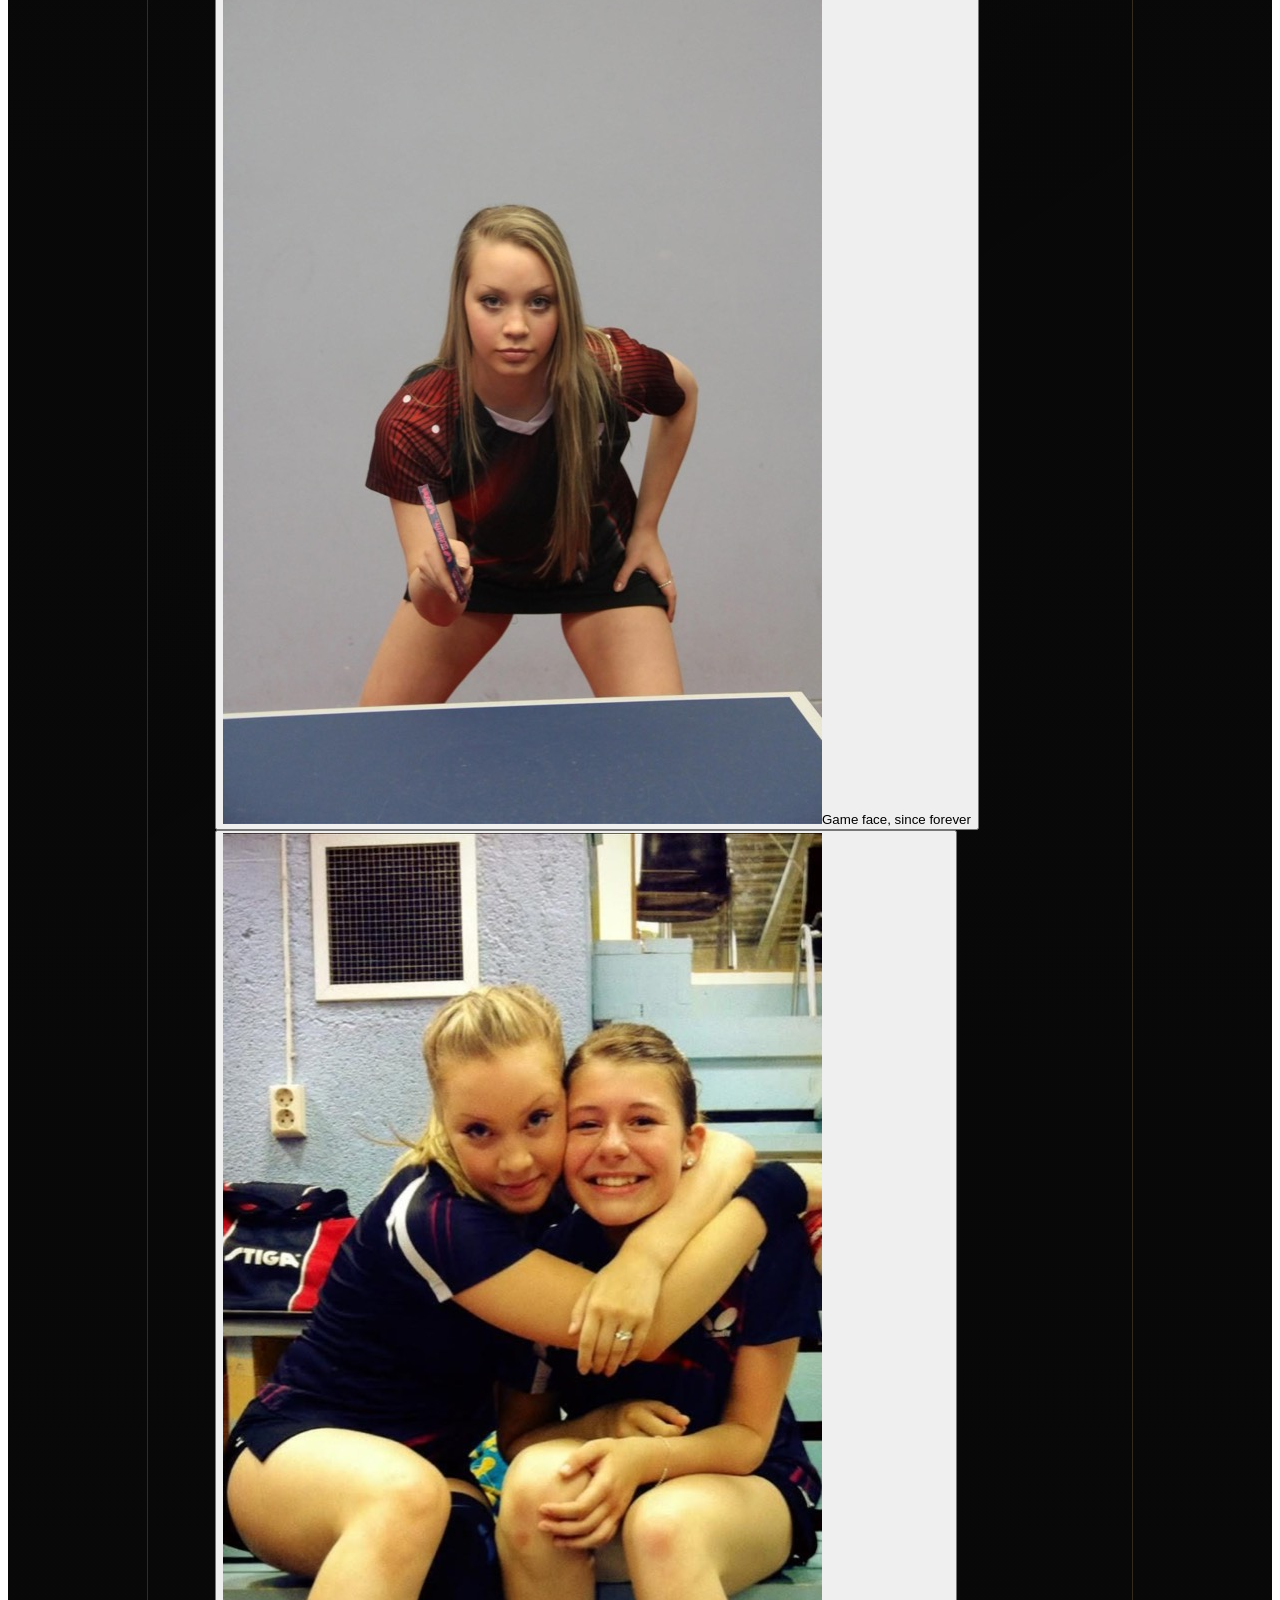
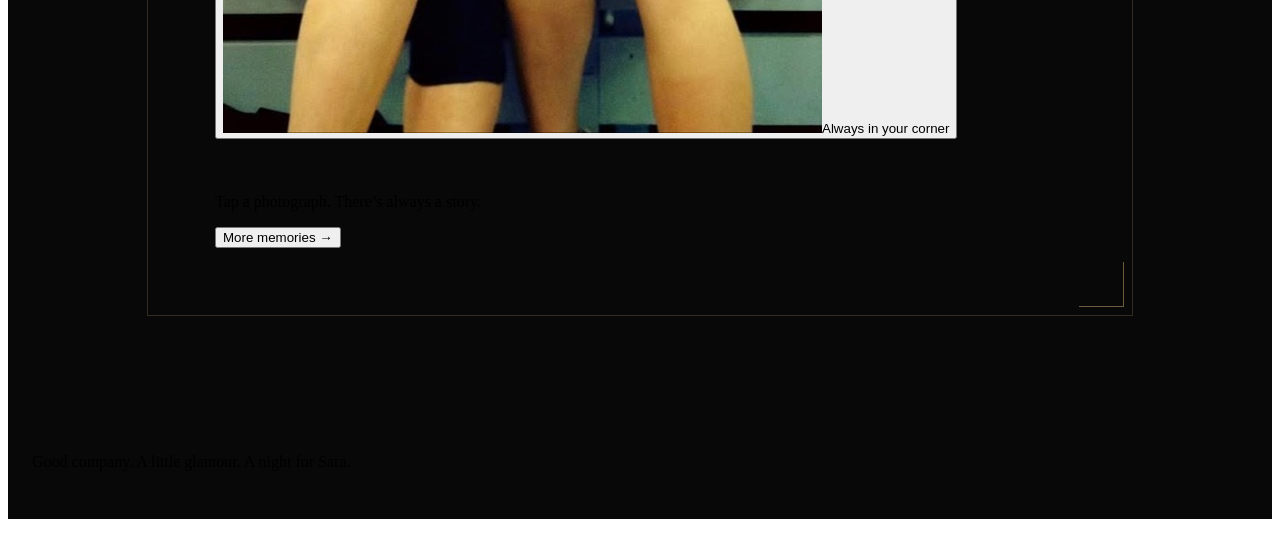
==== commit c99e9778: "Album caption: Always in your corner Co-Authored-By: Claude Opus 5.5 (1M context) <noreply@anthropic" ====
--- a/index.html
+++ b/index.html
@@ -1,5 +1,5 @@
 <!doctype html>
-<html lang="en"><head><meta charset="utf-8"><meta name="viewport" content="width=device-width, initial-scale=1"><meta name="robots" content="noindex,nofollow"><meta name="theme-color" content="#080808"><meta name="description" content="The Great Gatsby · 14 November 2026 · 19:00 · Oslo. By invitation only."><title>Sara turns 30 · The Great Gatsby</title><meta property="og:type" content="website"><meta property="og:url" content="https://0xdrchkn.github.io/roaring-thirty/"><meta property="og:site_name" content="Roaring Thirty"><meta property="og:title" content="Sara turns 30 · The Great Gatsby"><meta property="og:description" content="14 November 2026 · 19:00 · Oslo. By invitation only."><meta property="og:image" content="https://0xdrchkn.github.io/roaring-thirty/assets/share-preview.jpg?v=2"><meta property="og:image:width" content="1200"><meta property="og:image:height" content="630"><meta property="og:image:alt" content="Sara in a tuxedo raising a champagne coupe, Gatsby style"><meta name="twitter:card" content="summary_large_image"><link rel="apple-touch-icon" href="https://0xdrchkn.github.io/roaring-thirty/assets/sara-gatsby-toast.jpg"><link rel="icon" href="favicon.svg" type="image/svg+xml"><link rel="stylesheet" href="style.css?v=20260919-black"><link rel="stylesheet" href="cinema.css?v=20261001-form"><link rel="stylesheet" href="story.css?v=20261001-form"><link rel="stylesheet" href="submissions.css?v=20260919-receipt"><script src="event-config.js?v=20261002-sun" defer></script><script src="hosting-config.js?v=20260922-mini" defer></script><script src="cinema.js?v=20261001-native" defer></script><script src="vendor/supabase.js" defer></script><script src="submissions.js?v=20260919-submit" defer></script><script src="local-submissions.js?v=20260922" defer></script><script src="script.js?v=20261001-form" defer></script><script src="music.js" defer></script><script src="story.js?v=20261001-native" defer></script></head><body>
+<html lang="en"><head><meta charset="utf-8"><meta name="viewport" content="width=device-width, initial-scale=1"><meta name="robots" content="noindex,nofollow"><meta name="theme-color" content="#080808"><meta name="description" content="The Great Gatsby · 14 November 2026 · 19:00 · Oslo. By invitation only."><title>Sara turns 30 · The Great Gatsby</title><meta property="og:type" content="website"><meta property="og:url" content="https://0xdrchkn.github.io/roaring-thirty/"><meta property="og:site_name" content="Roaring Thirty"><meta property="og:title" content="Sara turns 30 · The Great Gatsby"><meta property="og:description" content="14 November 2026 · 19:00 · Oslo. By invitation only."><meta property="og:image" content="https://0xdrchkn.github.io/roaring-thirty/assets/share-preview.jpg?v=2"><meta property="og:image:width" content="1200"><meta property="og:image:height" content="630"><meta property="og:image:alt" content="Sara in a tuxedo raising a champagne coupe, Gatsby style"><meta name="twitter:card" content="summary_large_image"><link rel="apple-touch-icon" href="https://0xdrchkn.github.io/roaring-thirty/assets/sara-gatsby-toast.jpg"><link rel="icon" href="favicon.svg" type="image/svg+xml"><link rel="stylesheet" href="style.css?v=20260919-black"><link rel="stylesheet" href="cinema.css?v=20261001-form"><link rel="stylesheet" href="story.css?v=20261001-form"><link rel="stylesheet" href="submissions.css?v=20260919-receipt"><script src="event-config.js?v=20261002-corner" defer></script><script src="hosting-config.js?v=20260922-mini" defer></script><script src="cinema.js?v=20261001-native" defer></script><script src="vendor/supabase.js" defer></script><script src="submissions.js?v=20260919-submit" defer></script><script src="local-submissions.js?v=20260922" defer></script><script src="script.js?v=20261001-form" defer></script><script src="music.js" defer></script><script src="story.js?v=20261001-native" defer></script></head><body>
 <noscript><p style="padding:24px;color:#f3ead7">Please enable JavaScript to open this invitation. / Slå på JavaScript for å åpne invitasjonen.</p></noscript>
 <article id="gatsby-invitation" lang="en" data-direction="gala" data-ornament="deco" aria-label="Birthday invitation">
   <button class="party-music-toggle cursor-interaction" type="button" data-music-toggle aria-pressed="false" aria-label="Turn sound on" hidden><span aria-hidden="true">♫</span><span data-music-label>Sound off</span></button>
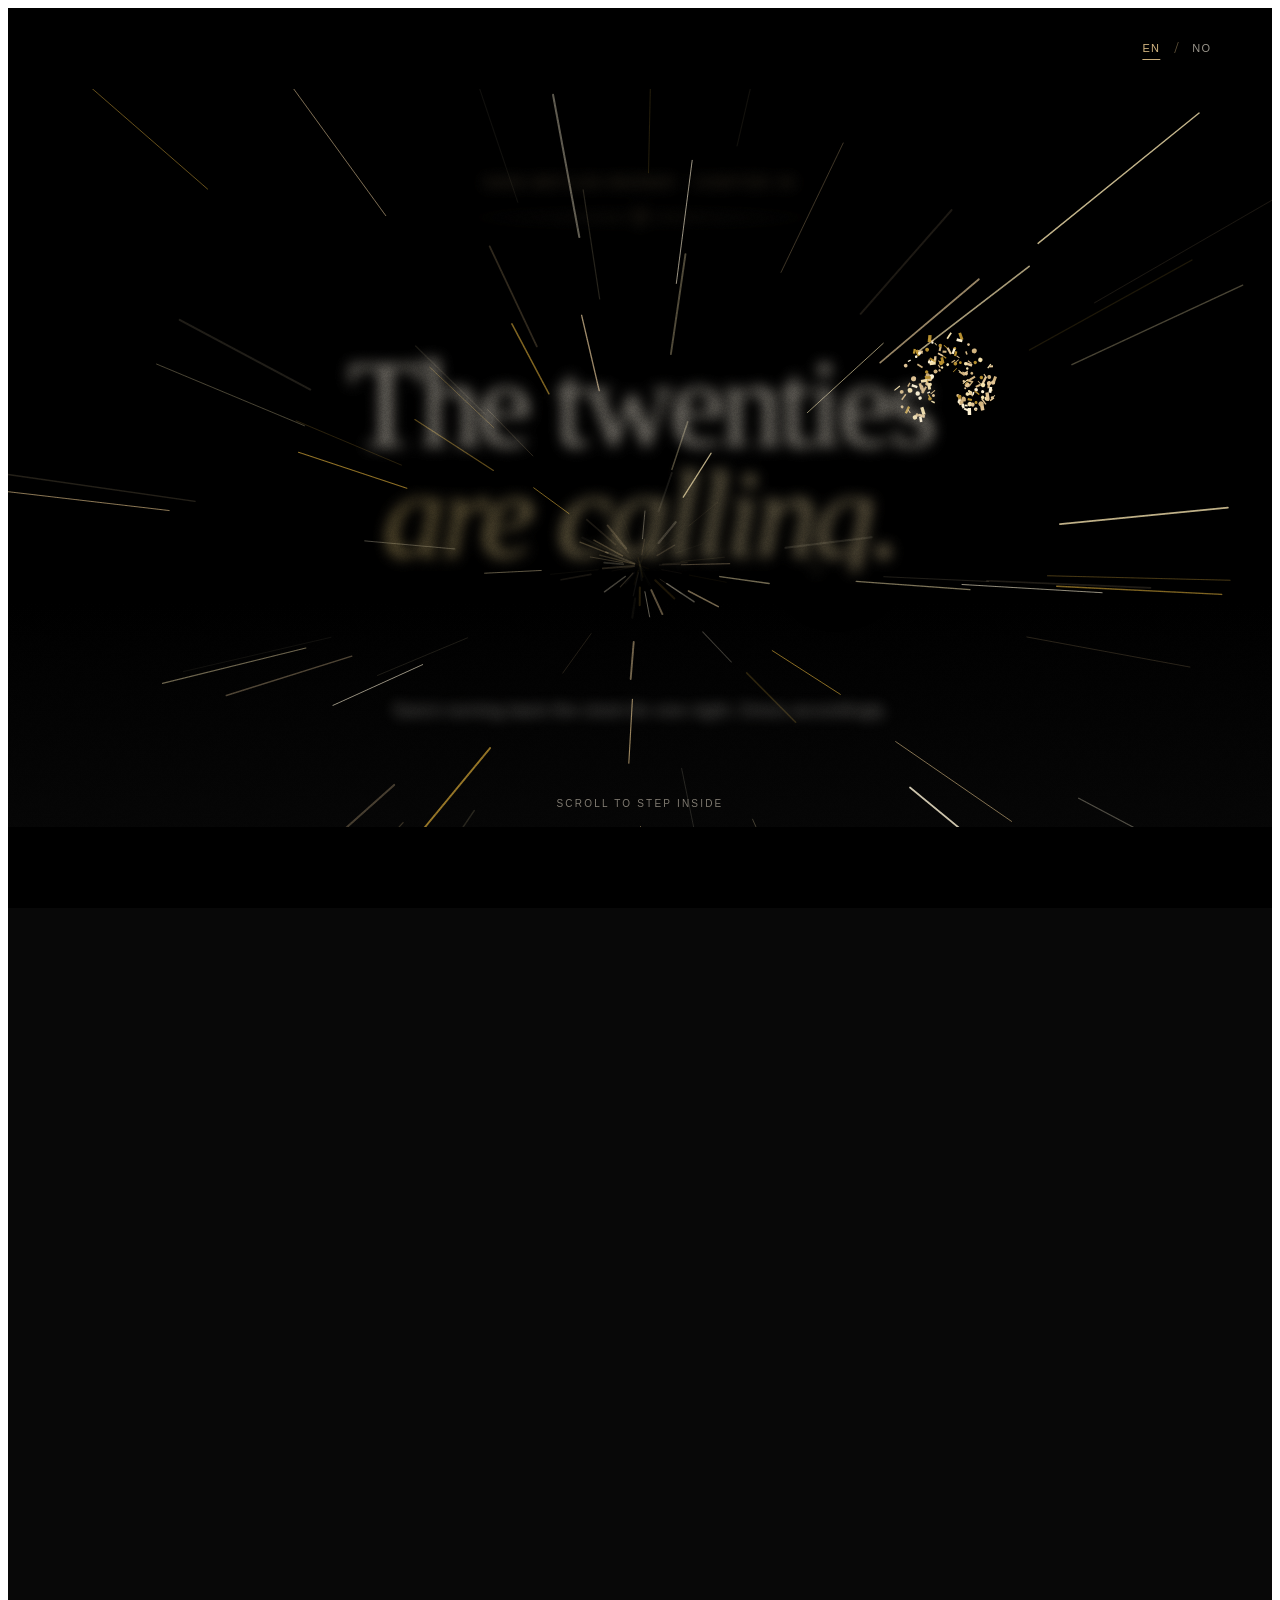
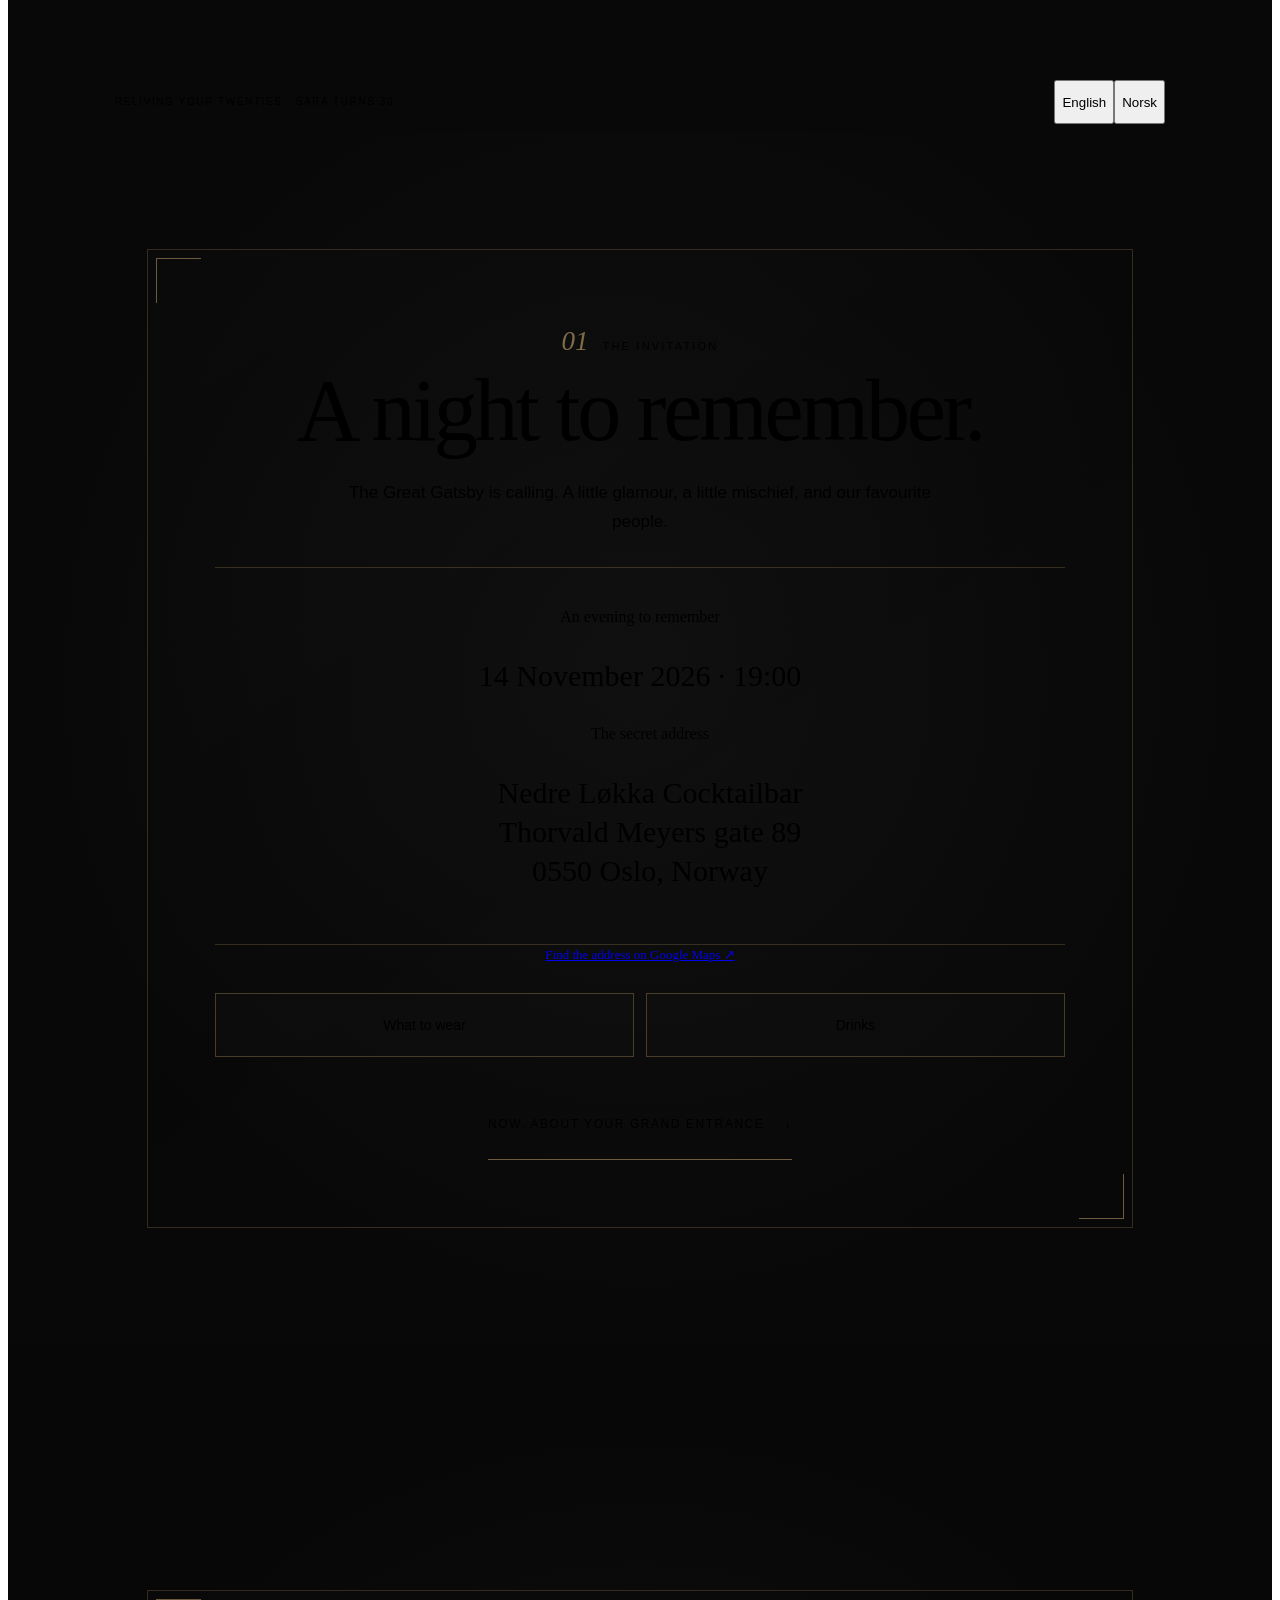
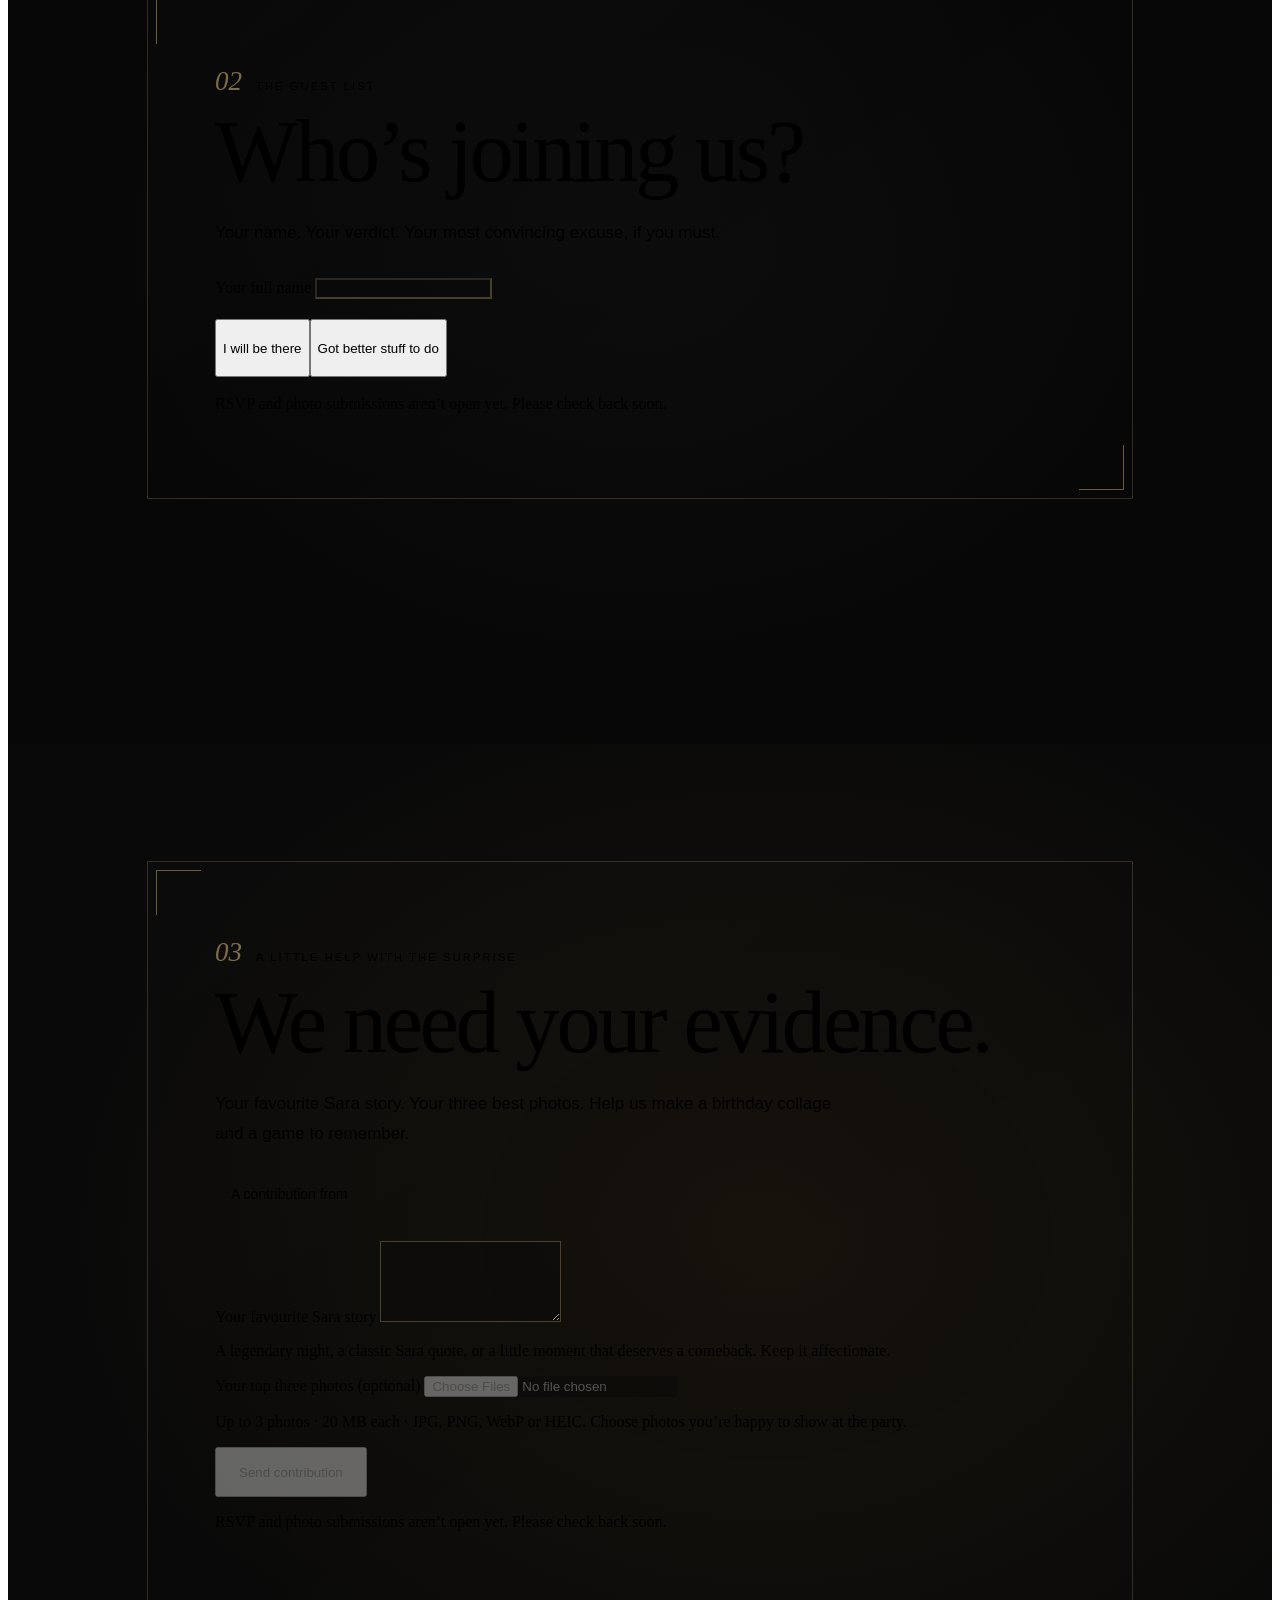
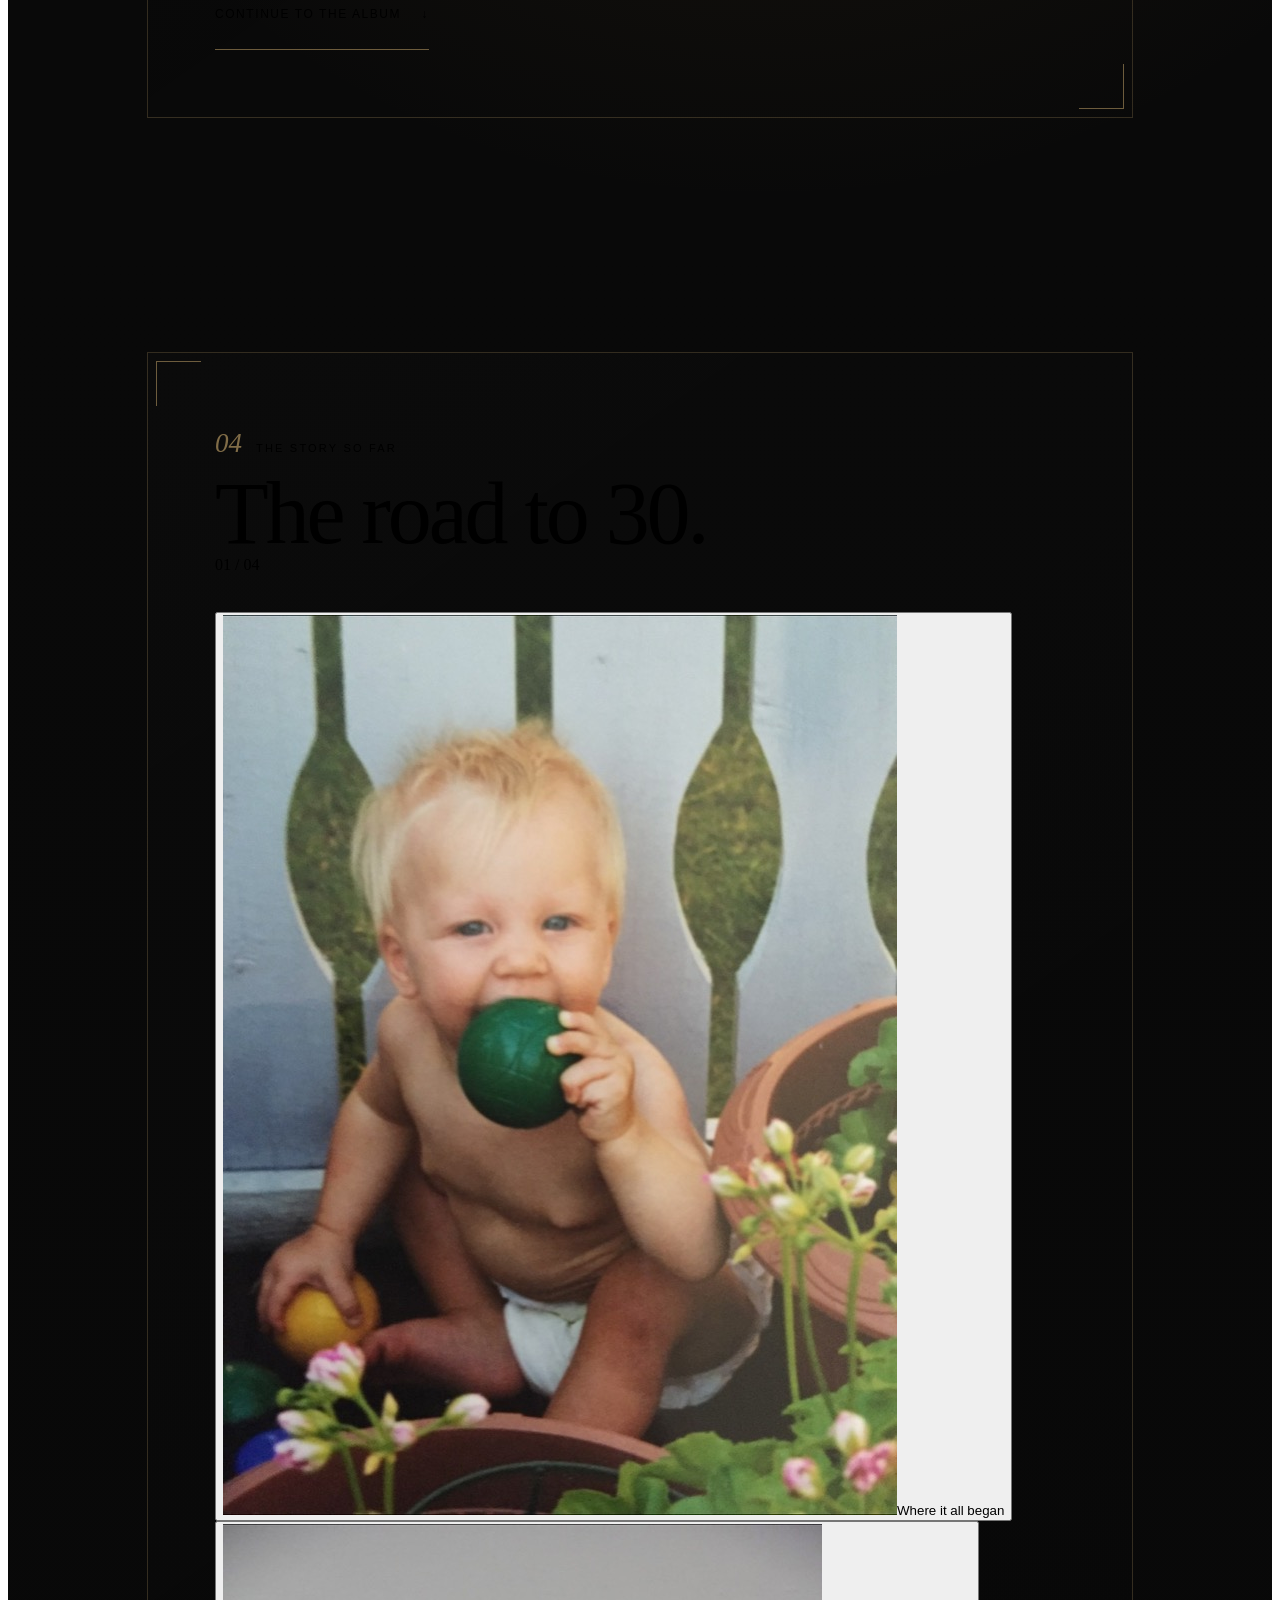
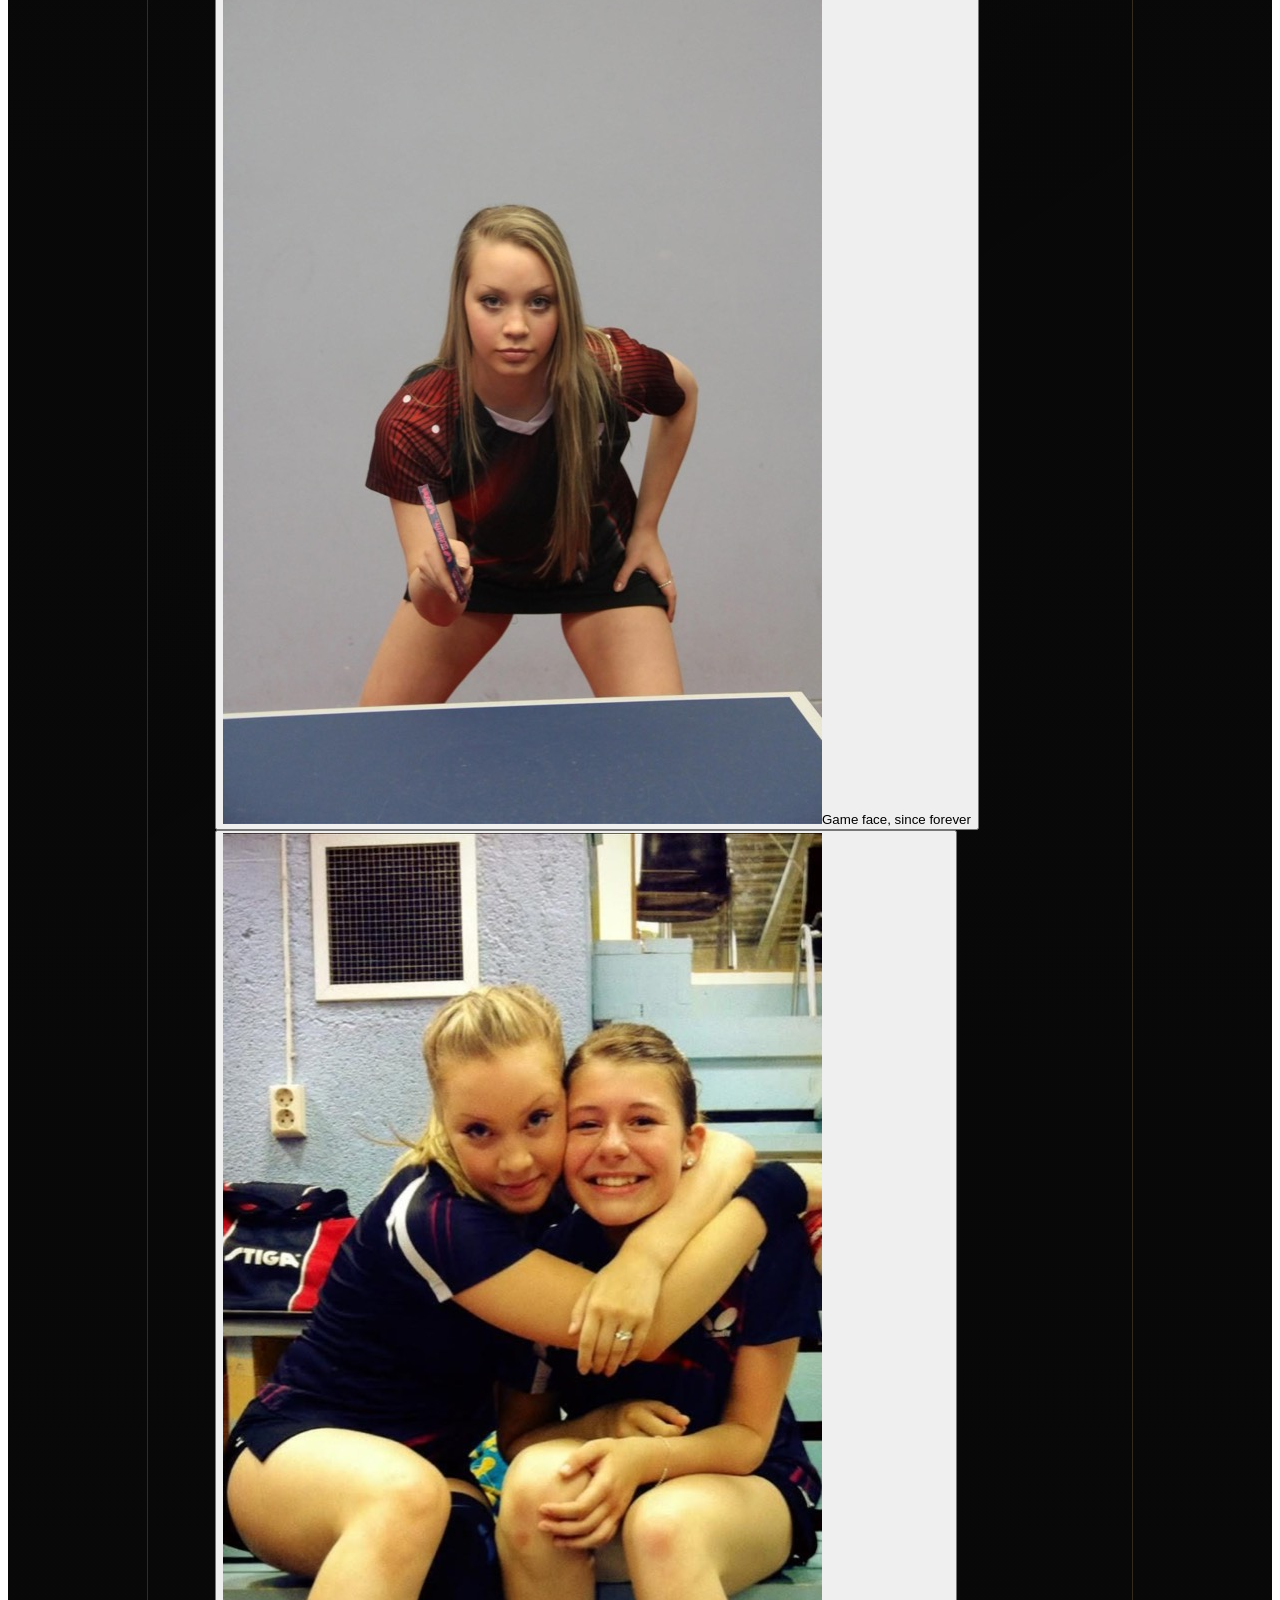
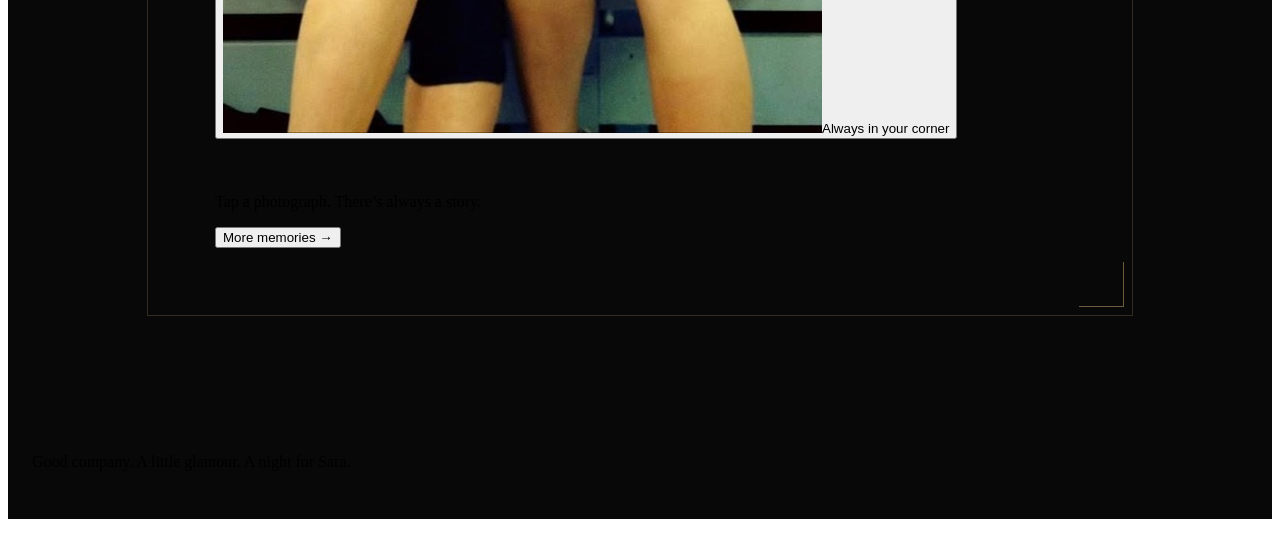
==== commit 71c0276a: "Drinks copy: one welcome drink each, then the bar is yours Co-Authored-By: Claude Opus 5.5 (1M conte" ====
--- a/index.html
+++ b/index.html
@@ -1,5 +1,5 @@
 <!doctype html>
-<html lang="en"><head><meta charset="utf-8"><meta name="viewport" content="width=device-width, initial-scale=1"><meta name="robots" content="noindex,nofollow"><meta name="theme-color" content="#080808"><meta name="description" content="The Great Gatsby · 14 November 2026 · 19:00 · Oslo. By invitation only."><title>Sara turns 30 · The Great Gatsby</title><meta property="og:type" content="website"><meta property="og:url" content="https://0xdrchkn.github.io/roaring-thirty/"><meta property="og:site_name" content="Roaring Thirty"><meta property="og:title" content="Sara turns 30 · The Great Gatsby"><meta property="og:description" content="14 November 2026 · 19:00 · Oslo. By invitation only."><meta property="og:image" content="https://0xdrchkn.github.io/roaring-thirty/assets/share-preview.jpg?v=2"><meta property="og:image:width" content="1200"><meta property="og:image:height" content="630"><meta property="og:image:alt" content="Sara in a tuxedo raising a champagne coupe, Gatsby style"><meta name="twitter:card" content="summary_large_image"><link rel="apple-touch-icon" href="https://0xdrchkn.github.io/roaring-thirty/assets/sara-gatsby-toast.jpg"><link rel="icon" href="favicon.svg" type="image/svg+xml"><link rel="stylesheet" href="style.css?v=20260919-black"><link rel="stylesheet" href="cinema.css?v=20261001-form"><link rel="stylesheet" href="story.css?v=20261001-form"><link rel="stylesheet" href="submissions.css?v=20260919-receipt"><script src="event-config.js?v=20261002-corner" defer></script><script src="hosting-config.js?v=20260922-mini" defer></script><script src="cinema.js?v=20261001-native" defer></script><script src="vendor/supabase.js" defer></script><script src="submissions.js?v=20260919-submit" defer></script><script src="local-submissions.js?v=20260922" defer></script><script src="script.js?v=20261001-form" defer></script><script src="music.js" defer></script><script src="story.js?v=20261001-native" defer></script></head><body>
+<html lang="en"><head><meta charset="utf-8"><meta name="viewport" content="width=device-width, initial-scale=1"><meta name="robots" content="noindex,nofollow"><meta name="theme-color" content="#080808"><meta name="description" content="The Great Gatsby · 14 November 2026 · 19:00 · Oslo. By invitation only."><title>Sara turns 30 · The Great Gatsby</title><meta property="og:type" content="website"><meta property="og:url" content="https://0xdrchkn.github.io/roaring-thirty/"><meta property="og:site_name" content="Roaring Thirty"><meta property="og:title" content="Sara turns 30 · The Great Gatsby"><meta property="og:description" content="14 November 2026 · 19:00 · Oslo. By invitation only."><meta property="og:image" content="https://0xdrchkn.github.io/roaring-thirty/assets/share-preview.jpg?v=2"><meta property="og:image:width" content="1200"><meta property="og:image:height" content="630"><meta property="og:image:alt" content="Sara in a tuxedo raising a champagne coupe, Gatsby style"><meta name="twitter:card" content="summary_large_image"><link rel="apple-touch-icon" href="https://0xdrchkn.github.io/roaring-thirty/assets/sara-gatsby-toast.jpg"><link rel="icon" href="favicon.svg" type="image/svg+xml"><link rel="stylesheet" href="style.css?v=20260919-black"><link rel="stylesheet" href="cinema.css?v=20261001-form"><link rel="stylesheet" href="story.css?v=20261001-form"><link rel="stylesheet" href="submissions.css?v=20260919-receipt"><script src="event-config.js?v=20261002-drink" defer></script><script src="hosting-config.js?v=20260922-mini" defer></script><script src="cinema.js?v=20261001-native" defer></script><script src="vendor/supabase.js" defer></script><script src="submissions.js?v=20260919-submit" defer></script><script src="local-submissions.js?v=20260922" defer></script><script src="script.js?v=20261001-form" defer></script><script src="music.js" defer></script><script src="story.js?v=20261001-native" defer></script></head><body>
 <noscript><p style="padding:24px;color:#f3ead7">Please enable JavaScript to open this invitation. / Slå på JavaScript for å åpne invitasjonen.</p></noscript>
 <article id="gatsby-invitation" lang="en" data-direction="gala" data-ornament="deco" aria-label="Birthday invitation">
   <button class="party-music-toggle cursor-interaction" type="button" data-music-toggle aria-pressed="false" aria-label="Turn sound on" hidden><span aria-hidden="true">♫</span><span data-music-label>Sound off</span></button>
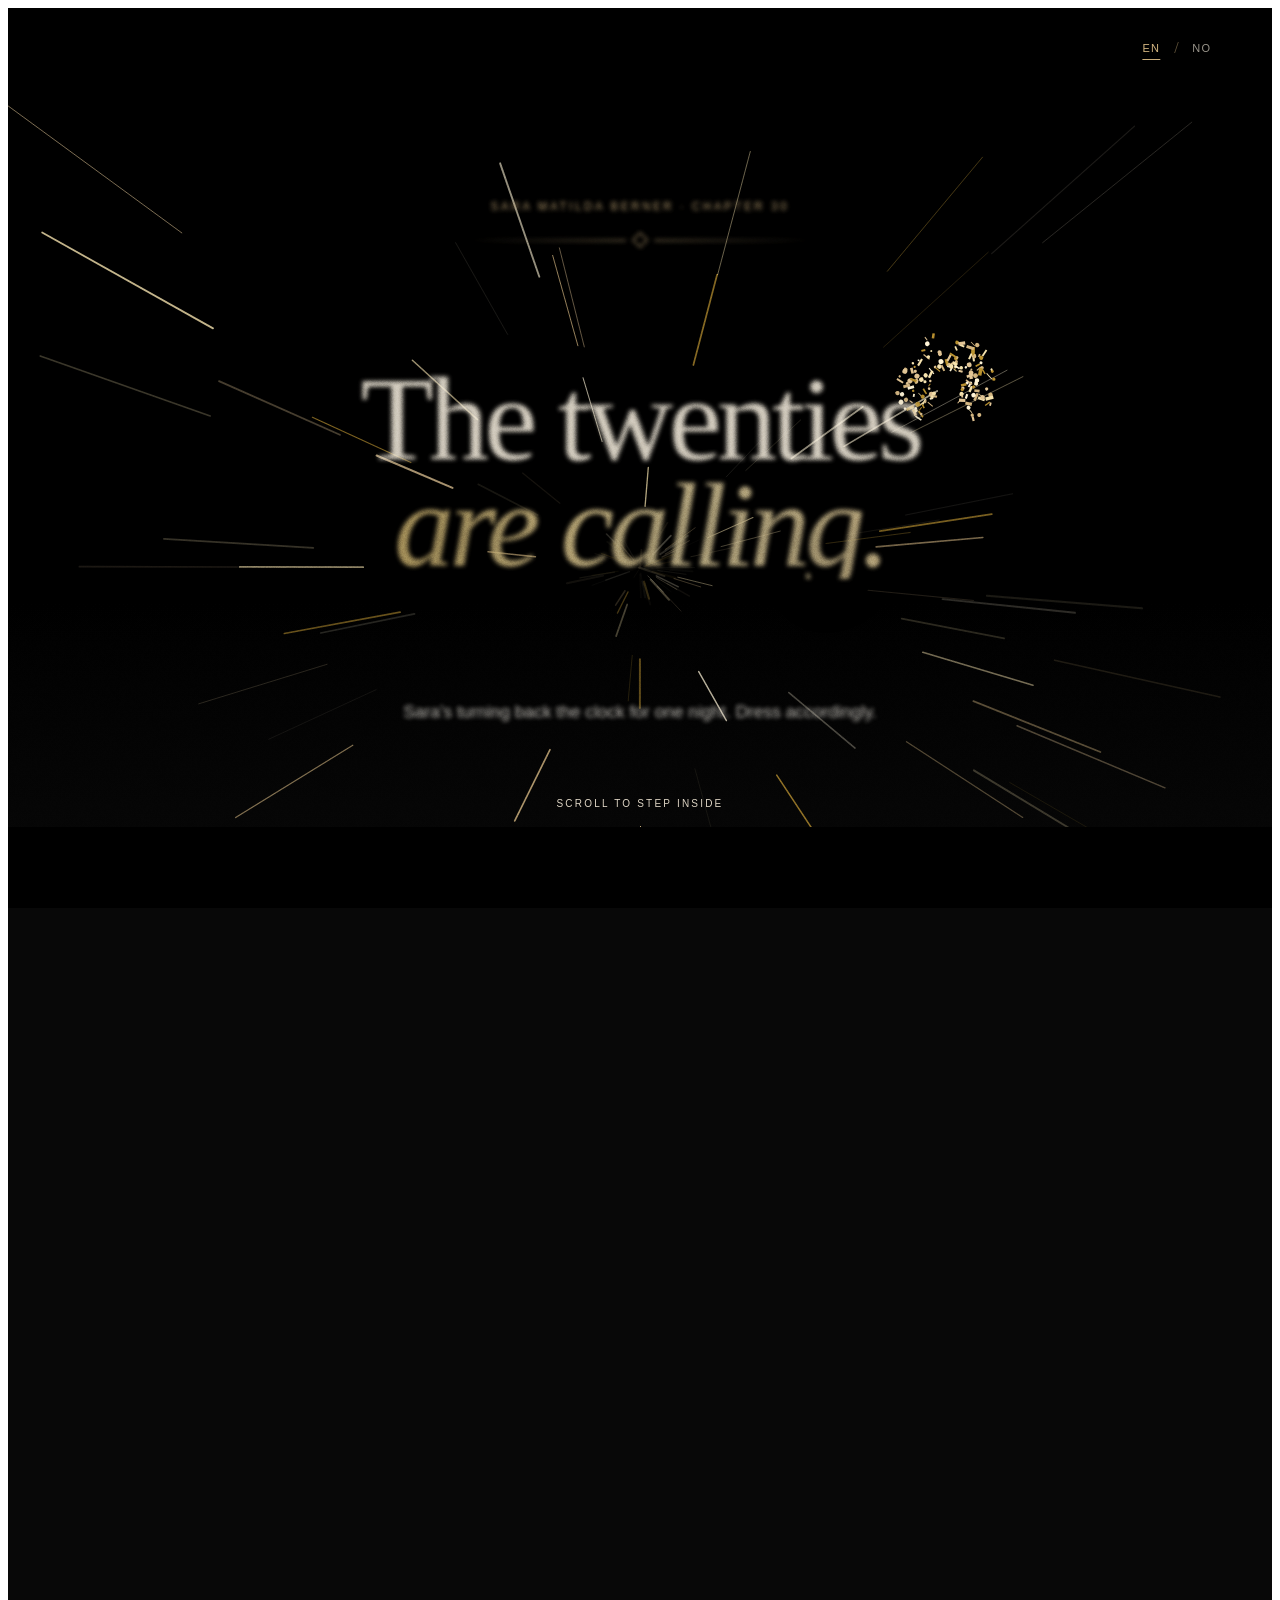
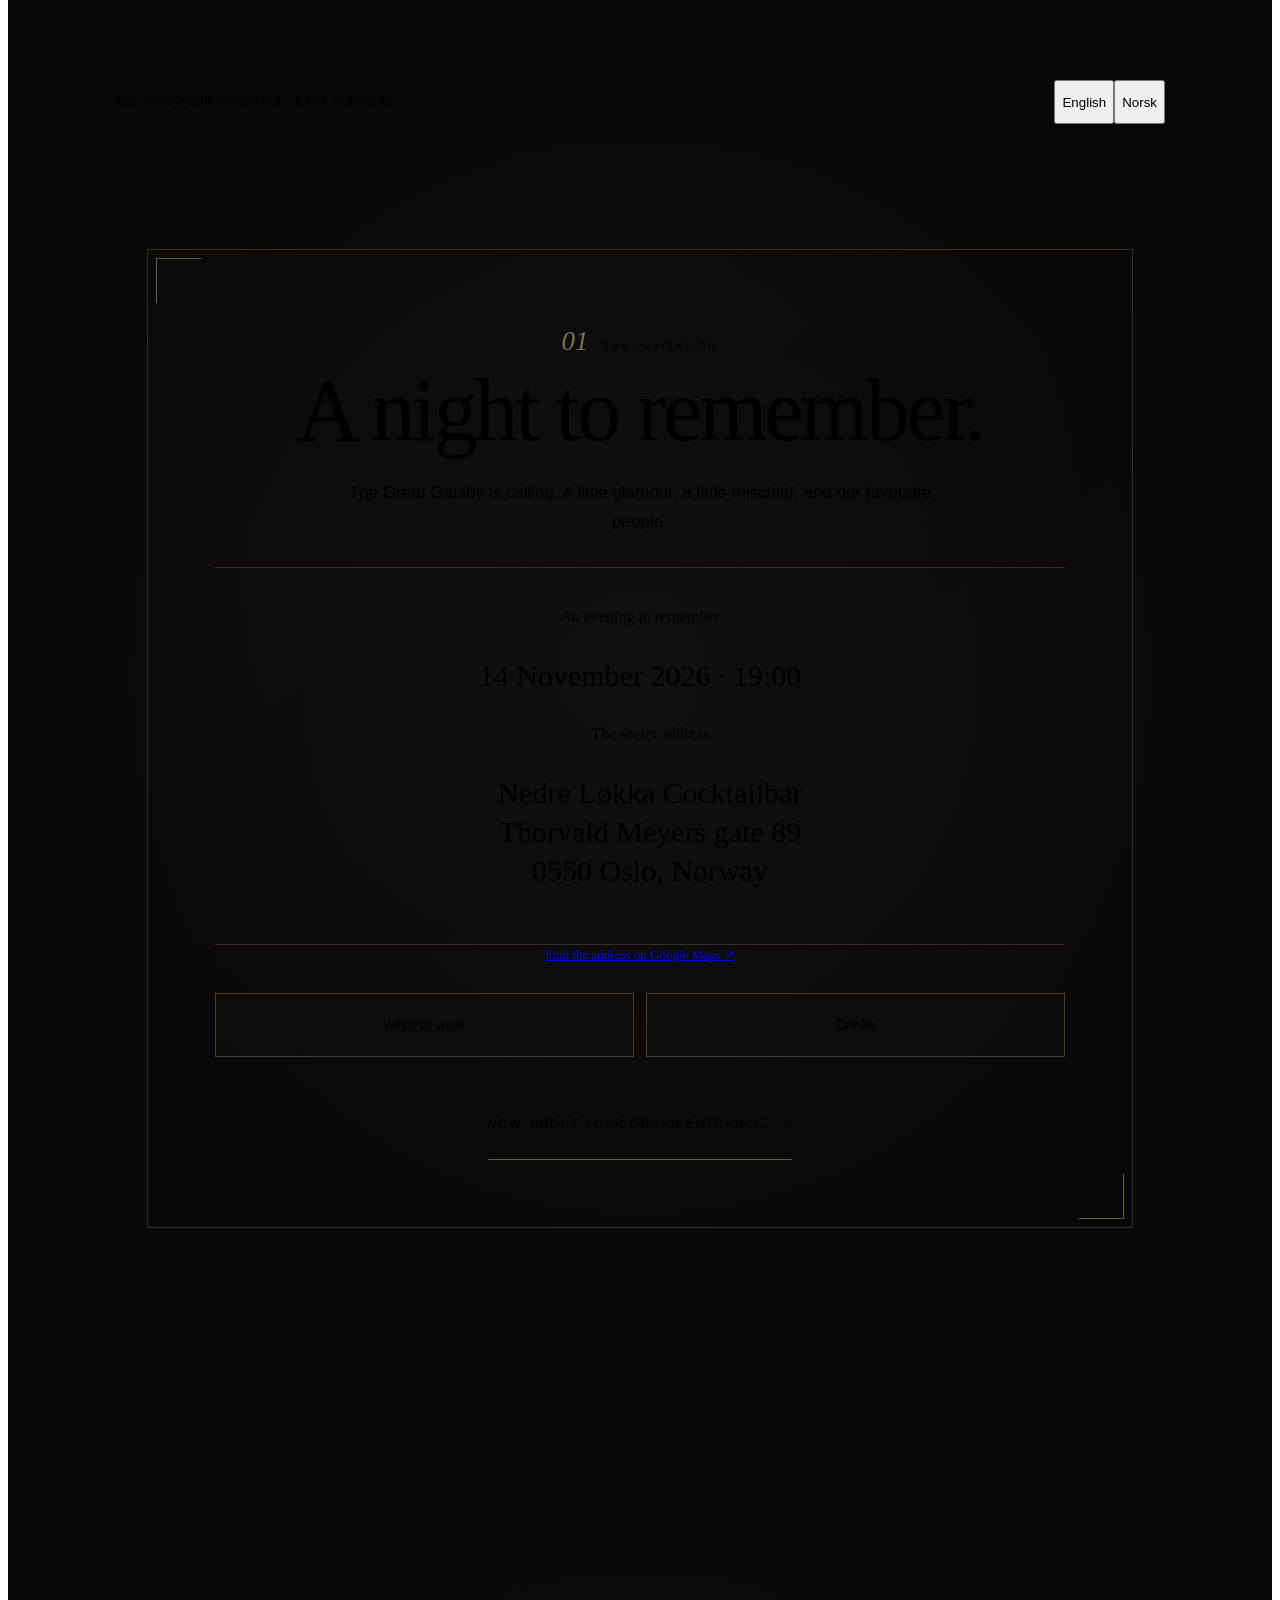
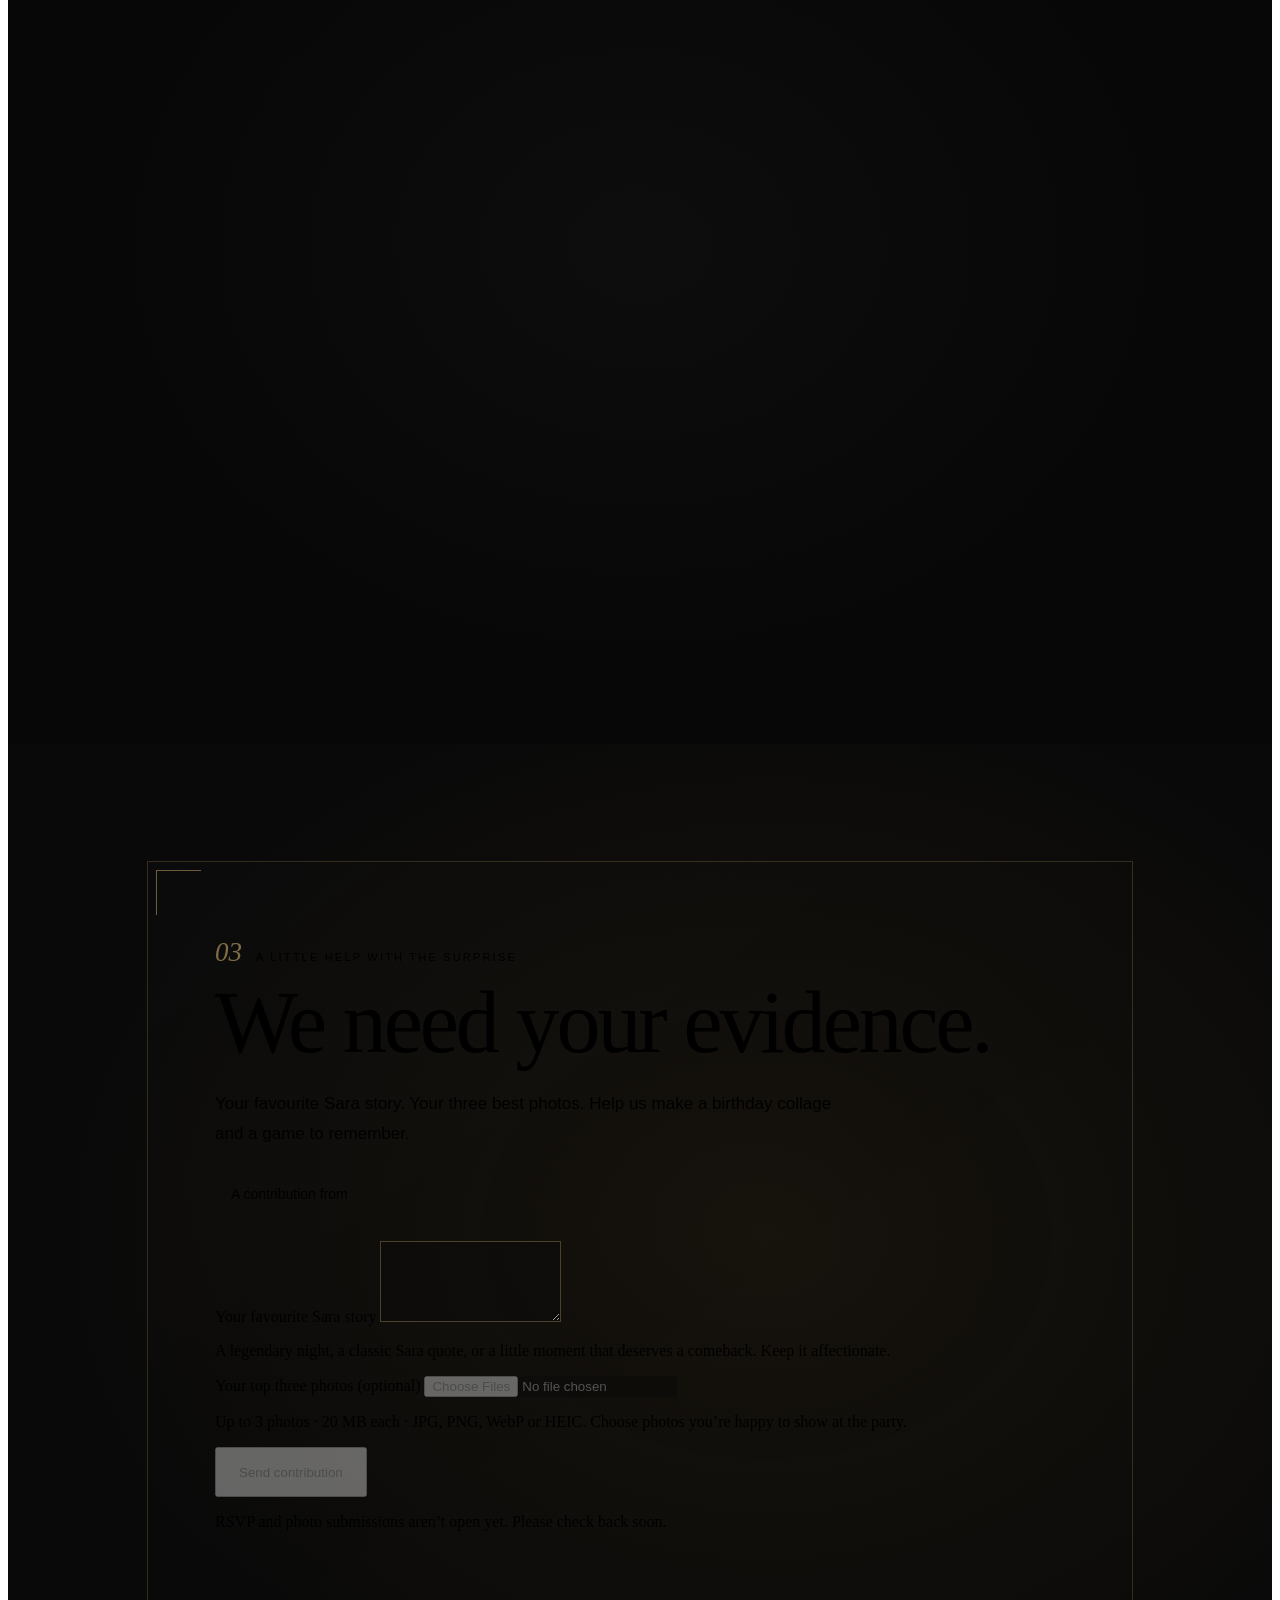
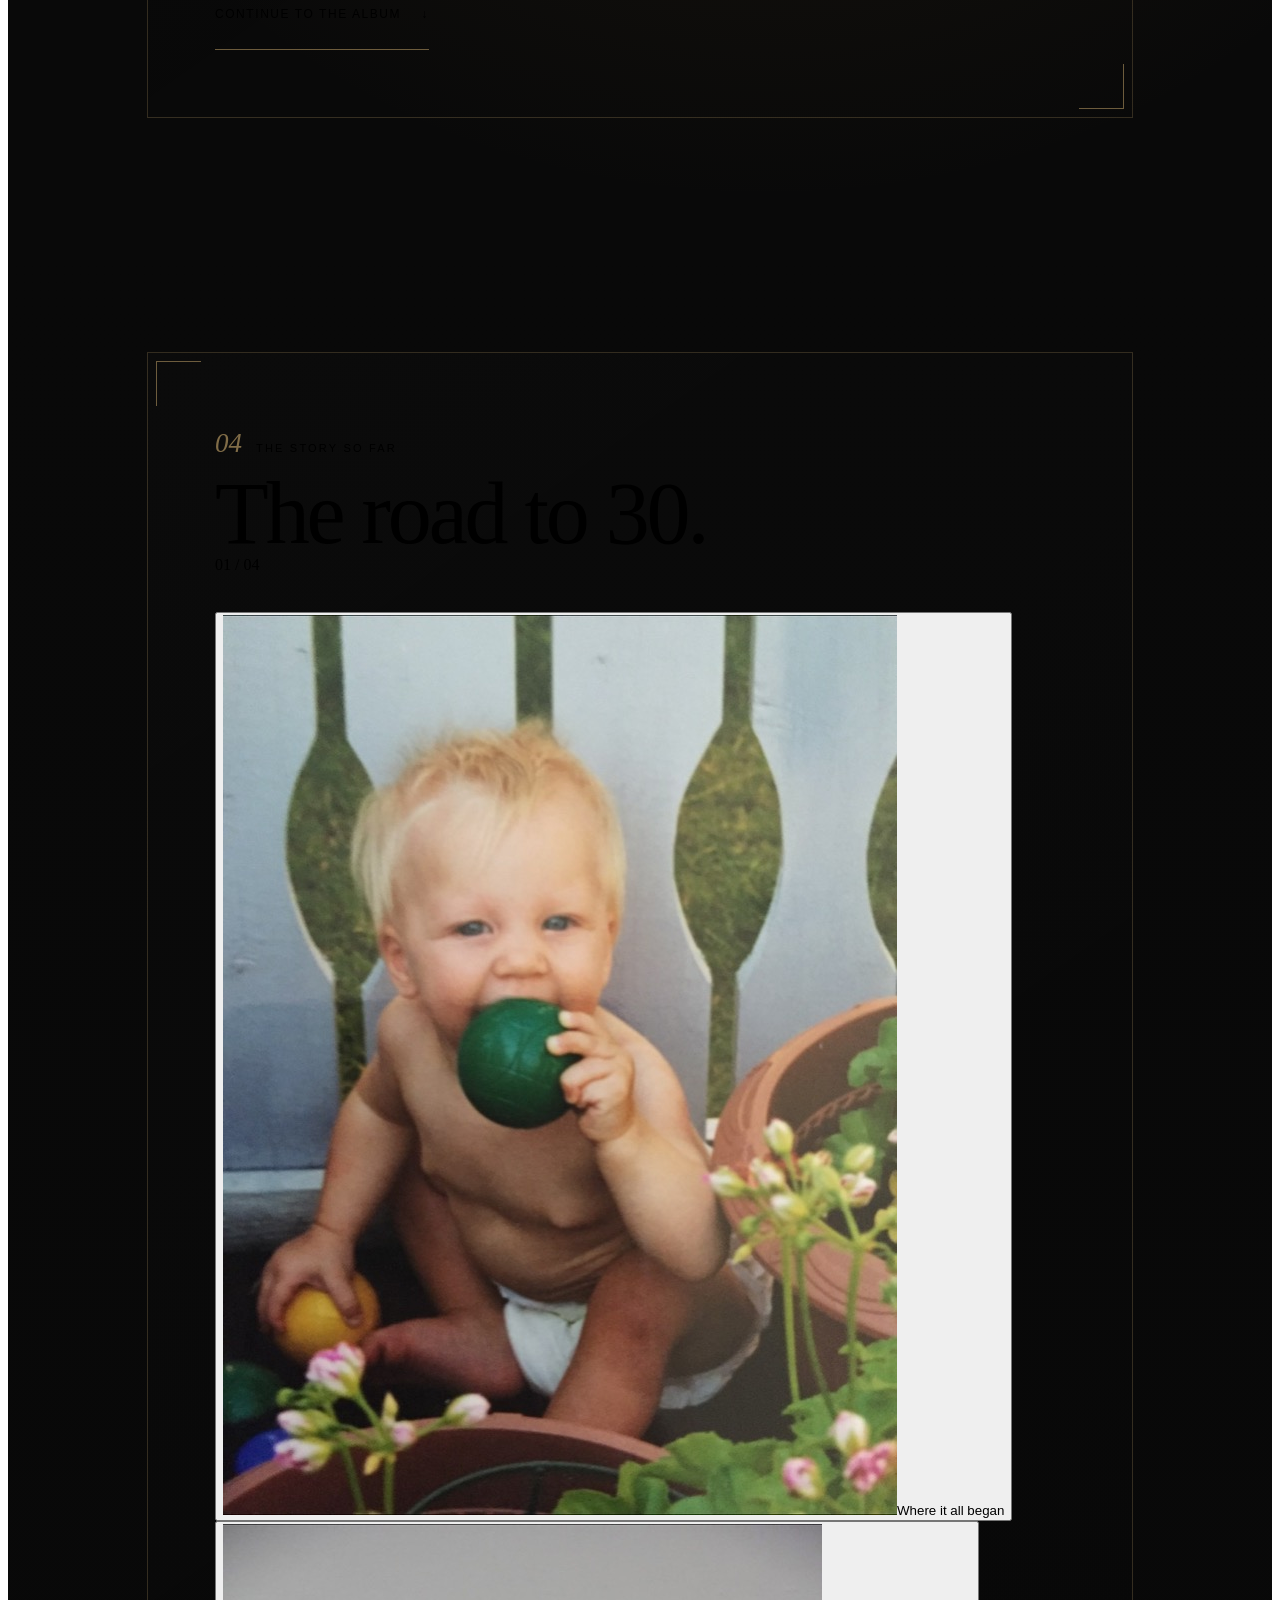
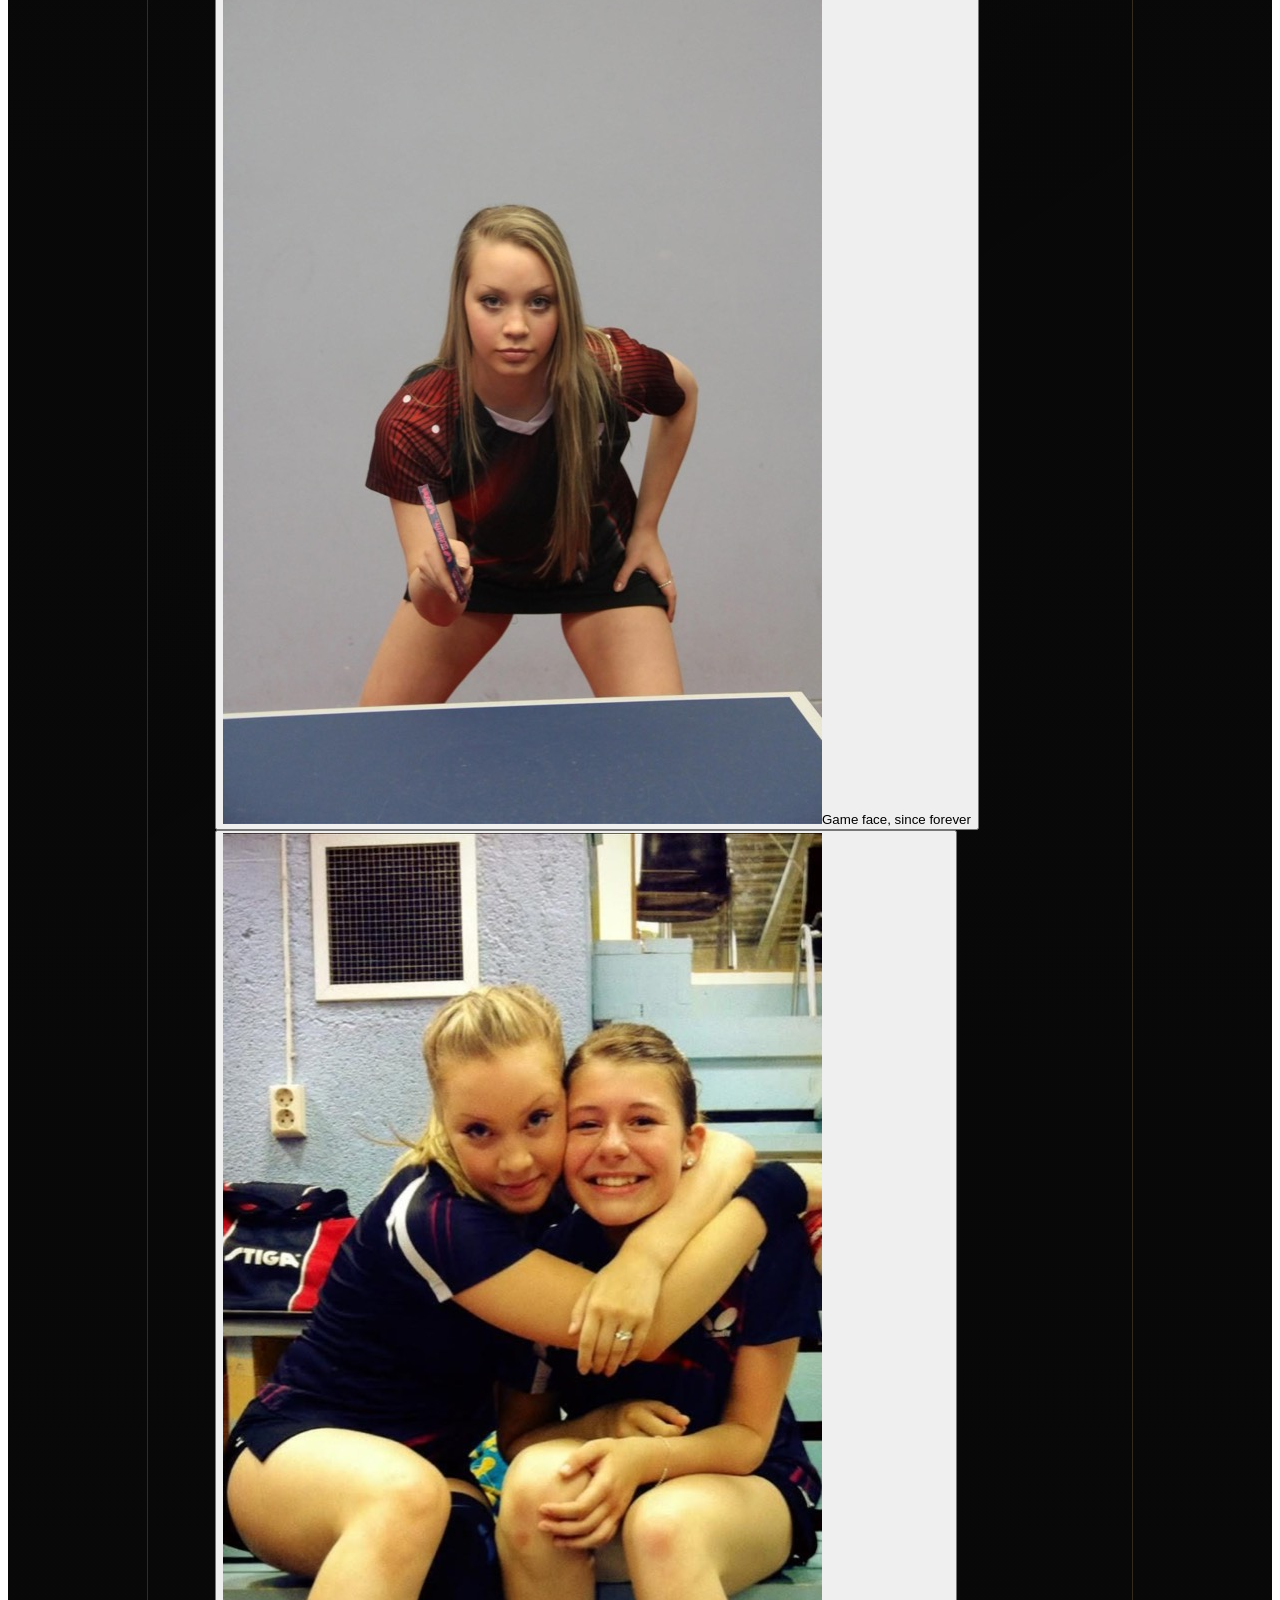
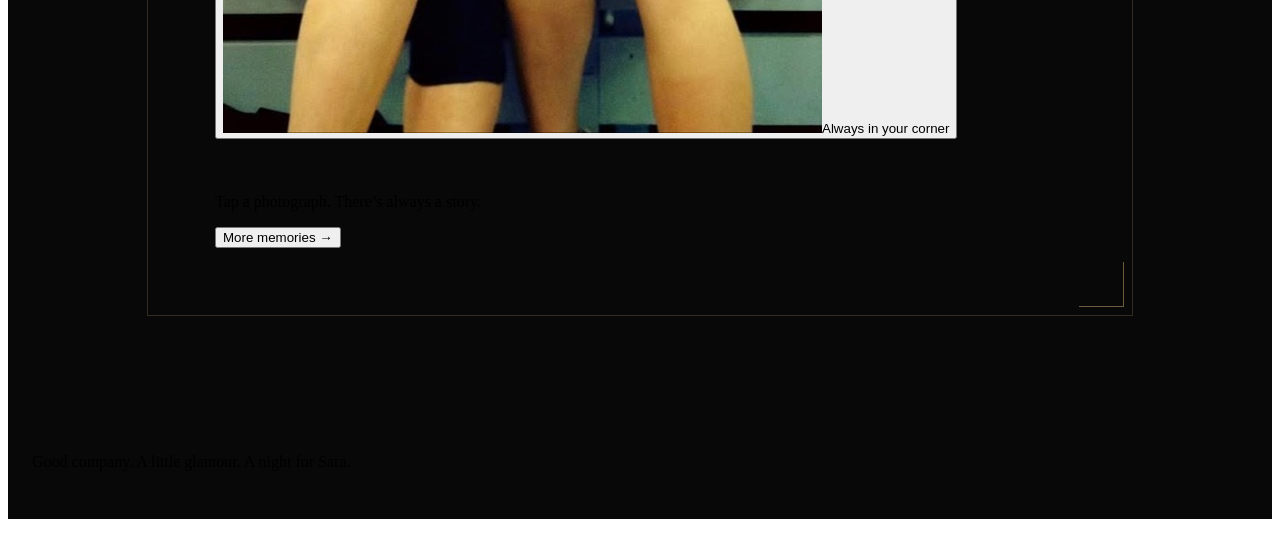
==== commit 2a1411a9: "Remove the optional-contribution note under the send button Co-Authored-By: Claude Opus 5.5 (1M cont" ====
--- a/index.html
+++ b/index.html
@@ -1,5 +1,5 @@
 <!doctype html>
-<html lang="en"><head><meta charset="utf-8"><meta name="viewport" content="width=device-width, initial-scale=1"><meta name="robots" content="noindex,nofollow"><meta name="theme-color" content="#080808"><meta name="description" content="The Great Gatsby · 14 November 2026 · 19:00 · Oslo. By invitation only."><title>Sara turns 30 · The Great Gatsby</title><meta property="og:type" content="website"><meta property="og:url" content="https://0xdrchkn.github.io/roaring-thirty/"><meta property="og:site_name" content="Roaring Thirty"><meta property="og:title" content="Sara turns 30 · The Great Gatsby"><meta property="og:description" content="14 November 2026 · 19:00 · Oslo. By invitation only."><meta property="og:image" content="https://0xdrchkn.github.io/roaring-thirty/assets/share-preview.jpg?v=2"><meta property="og:image:width" content="1200"><meta property="og:image:height" content="630"><meta property="og:image:alt" content="Sara in a tuxedo raising a champagne coupe, Gatsby style"><meta name="twitter:card" content="summary_large_image"><link rel="apple-touch-icon" href="https://0xdrchkn.github.io/roaring-thirty/assets/sara-gatsby-toast.jpg"><link rel="icon" href="favicon.svg" type="image/svg+xml"><link rel="stylesheet" href="style.css?v=20260919-black"><link rel="stylesheet" href="cinema.css?v=20261001-form"><link rel="stylesheet" href="story.css?v=20261001-form"><link rel="stylesheet" href="submissions.css?v=20260919-receipt"><script src="event-config.js?v=20261002-drink" defer></script><script src="hosting-config.js?v=20260922-mini" defer></script><script src="cinema.js?v=20261001-native" defer></script><script src="vendor/supabase.js" defer></script><script src="submissions.js?v=20260919-submit" defer></script><script src="local-submissions.js?v=20260922" defer></script><script src="script.js?v=20261001-form" defer></script><script src="music.js" defer></script><script src="story.js?v=20261001-native" defer></script></head><body>
+<html lang="en"><head><meta charset="utf-8"><meta name="viewport" content="width=device-width, initial-scale=1"><meta name="robots" content="noindex,nofollow"><meta name="theme-color" content="#080808"><meta name="description" content="The Great Gatsby · 14 November 2026 · 19:00 · Oslo. By invitation only."><title>Sara turns 30 · The Great Gatsby</title><meta property="og:type" content="website"><meta property="og:url" content="https://0xdrchkn.github.io/roaring-thirty/"><meta property="og:site_name" content="Roaring Thirty"><meta property="og:title" content="Sara turns 30 · The Great Gatsby"><meta property="og:description" content="14 November 2026 · 19:00 · Oslo. By invitation only."><meta property="og:image" content="https://0xdrchkn.github.io/roaring-thirty/assets/share-preview.jpg?v=2"><meta property="og:image:width" content="1200"><meta property="og:image:height" content="630"><meta property="og:image:alt" content="Sara in a tuxedo raising a champagne coupe, Gatsby style"><meta name="twitter:card" content="summary_large_image"><link rel="apple-touch-icon" href="https://0xdrchkn.github.io/roaring-thirty/assets/sara-gatsby-toast.jpg"><link rel="icon" href="favicon.svg" type="image/svg+xml"><link rel="stylesheet" href="style.css?v=20260919-black"><link rel="stylesheet" href="cinema.css?v=20261001-form"><link rel="stylesheet" href="story.css?v=20261001-form"><link rel="stylesheet" href="submissions.css?v=20260919-receipt"><script src="event-config.js?v=20261002-drink" defer></script><script src="hosting-config.js?v=20260922-mini" defer></script><script src="cinema.js?v=20261001-native" defer></script><script src="vendor/supabase.js" defer></script><script src="submissions.js?v=20260919-submit" defer></script><script src="local-submissions.js?v=20260922" defer></script><script src="script.js?v=20261002-note" defer></script><script src="music.js" defer></script><script src="story.js?v=20261001-native" defer></script></head><body>
 <noscript><p style="padding:24px;color:#f3ead7">Please enable JavaScript to open this invitation. / Slå på JavaScript for å åpne invitasjonen.</p></noscript>
 <article id="gatsby-invitation" lang="en" data-direction="gala" data-ornament="deco" aria-label="Birthday invitation">
   <button class="party-music-toggle cursor-interaction" type="button" data-music-toggle aria-pressed="false" aria-label="Turn sound on" hidden><span aria-hidden="true">♫</span><span data-music-label>Sound off</span></button>
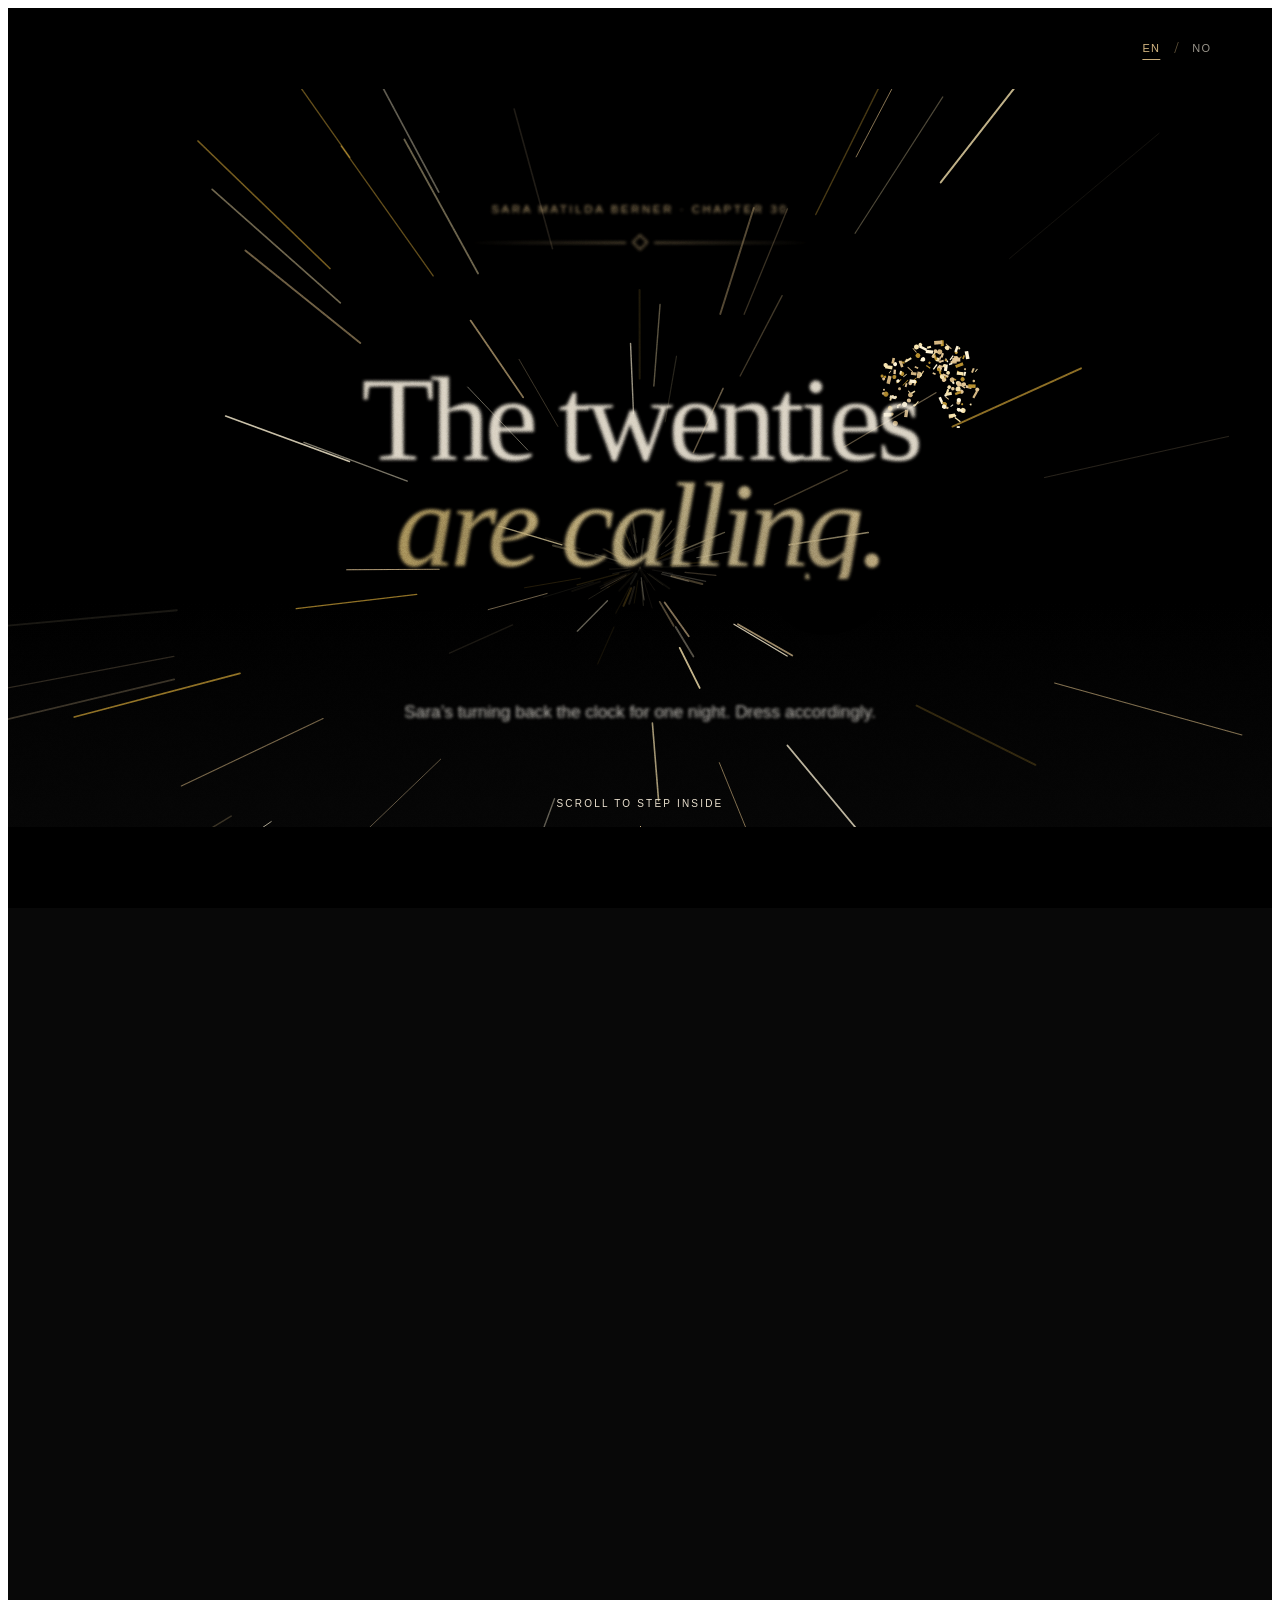
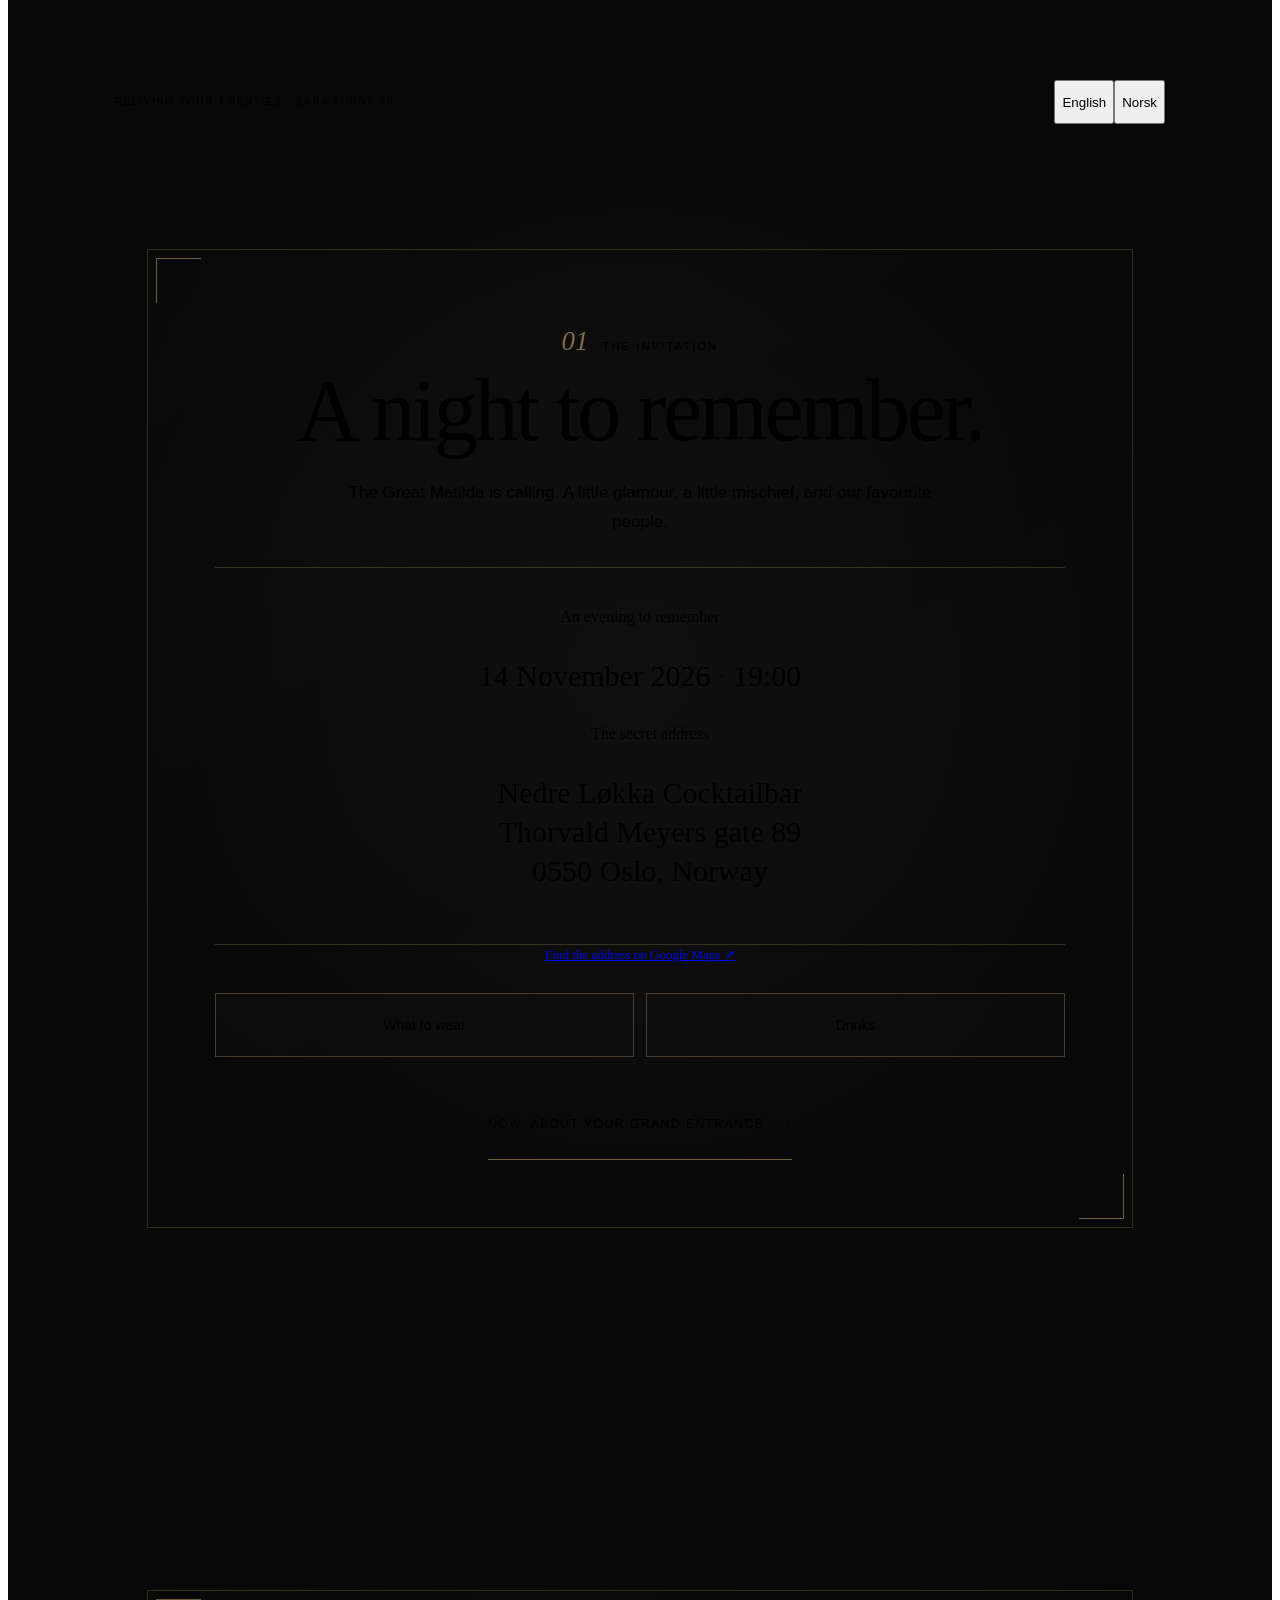
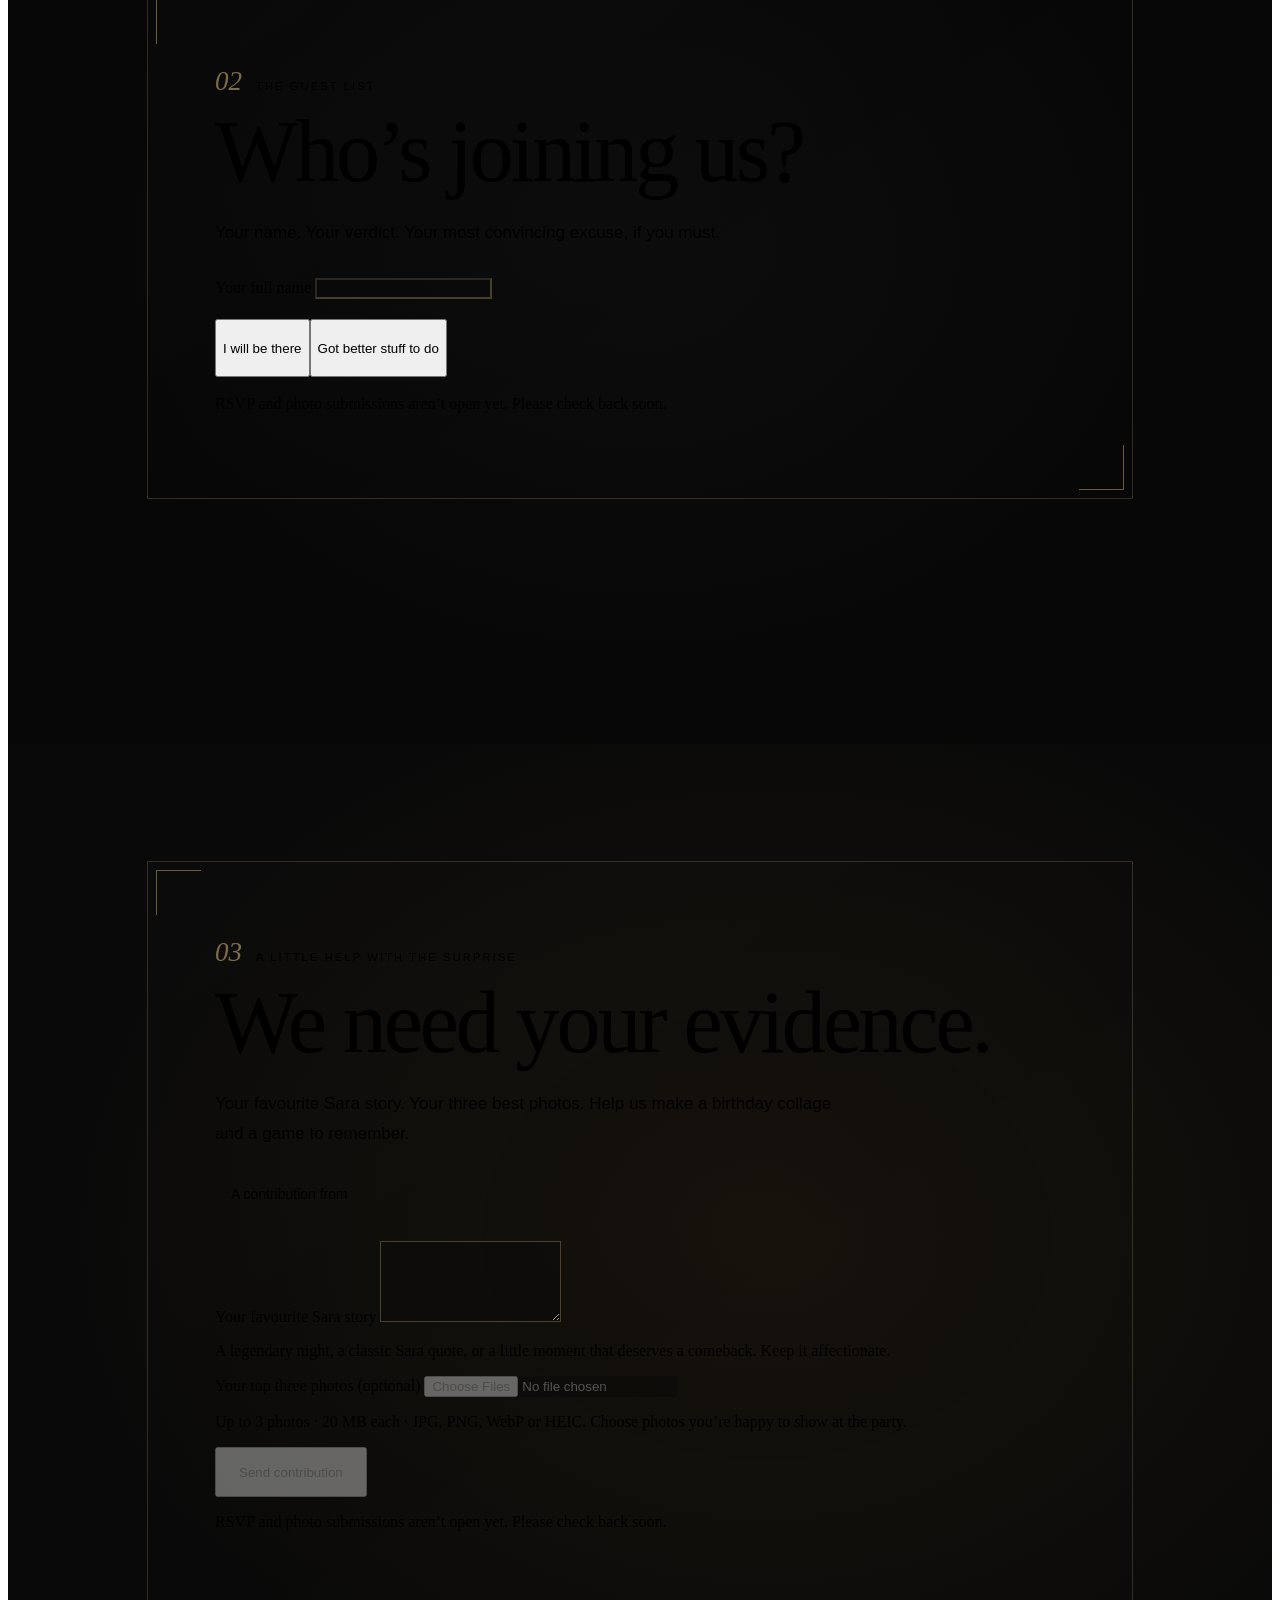
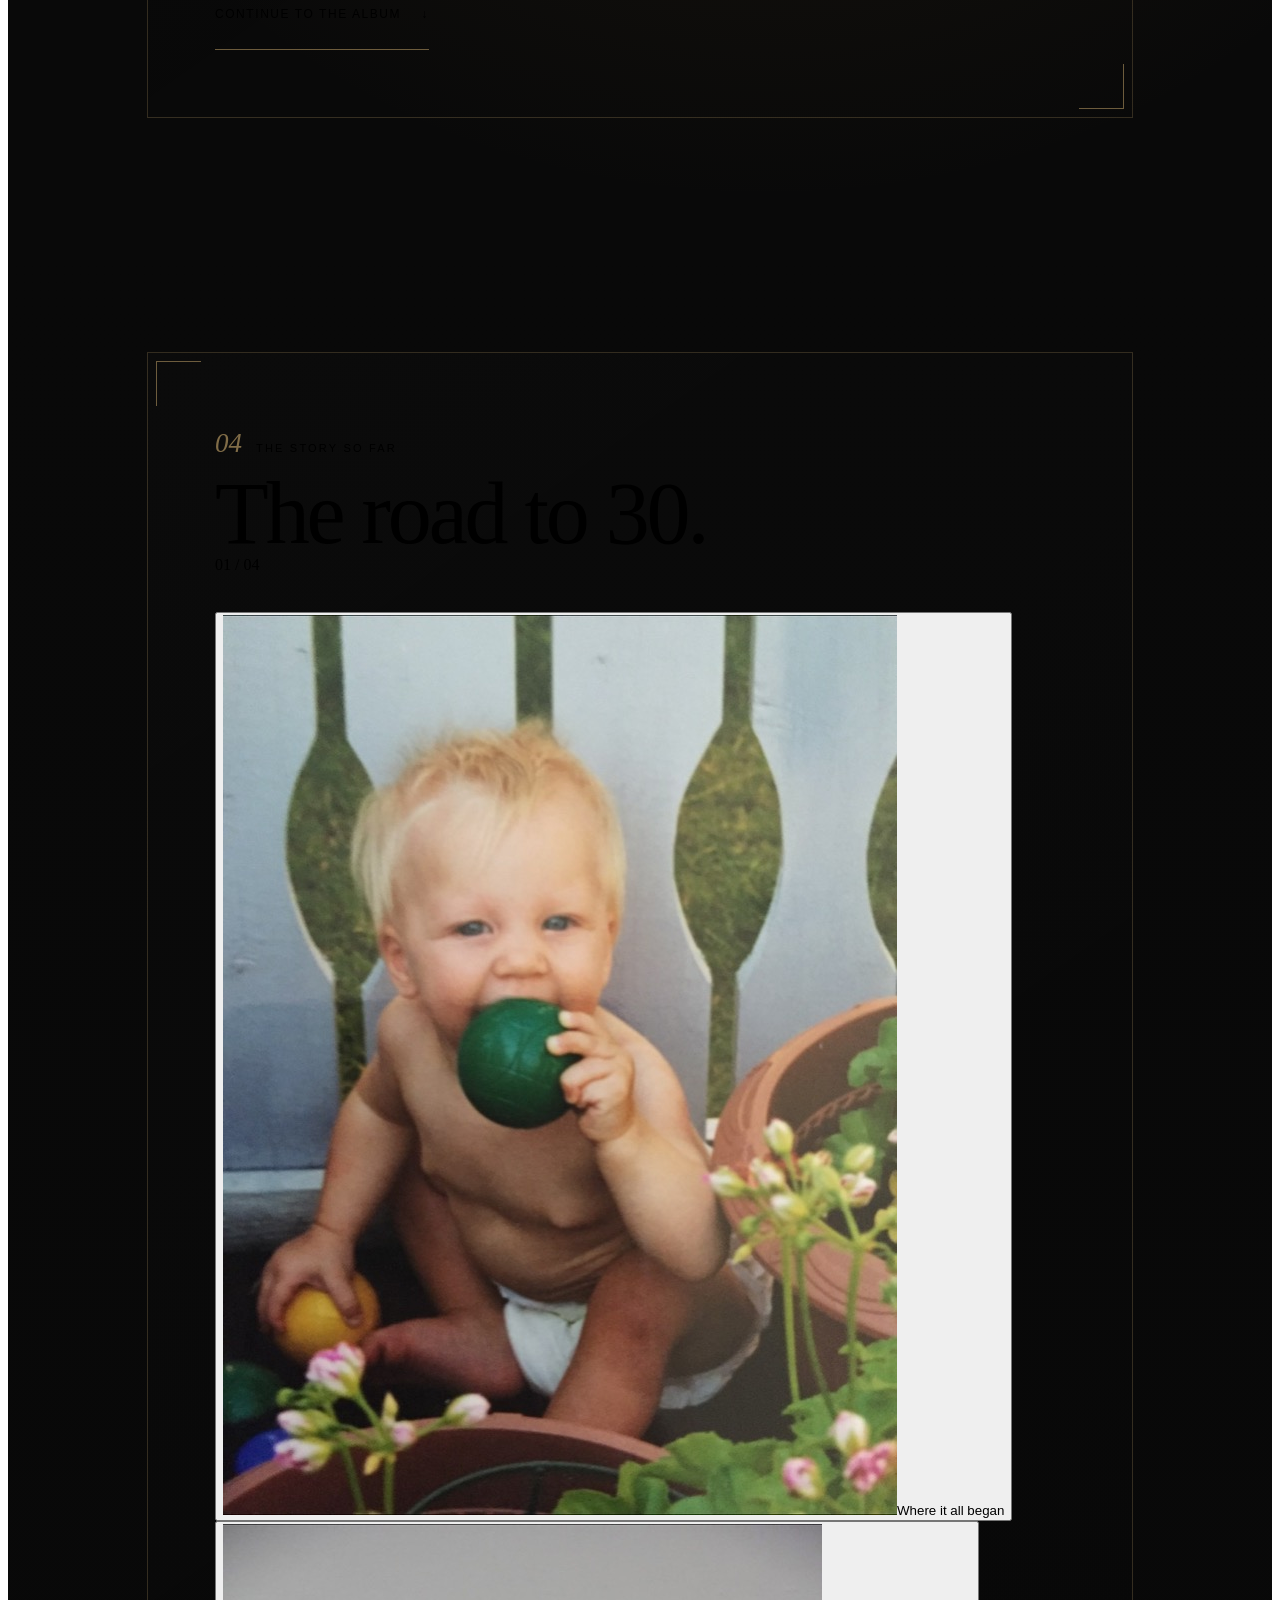
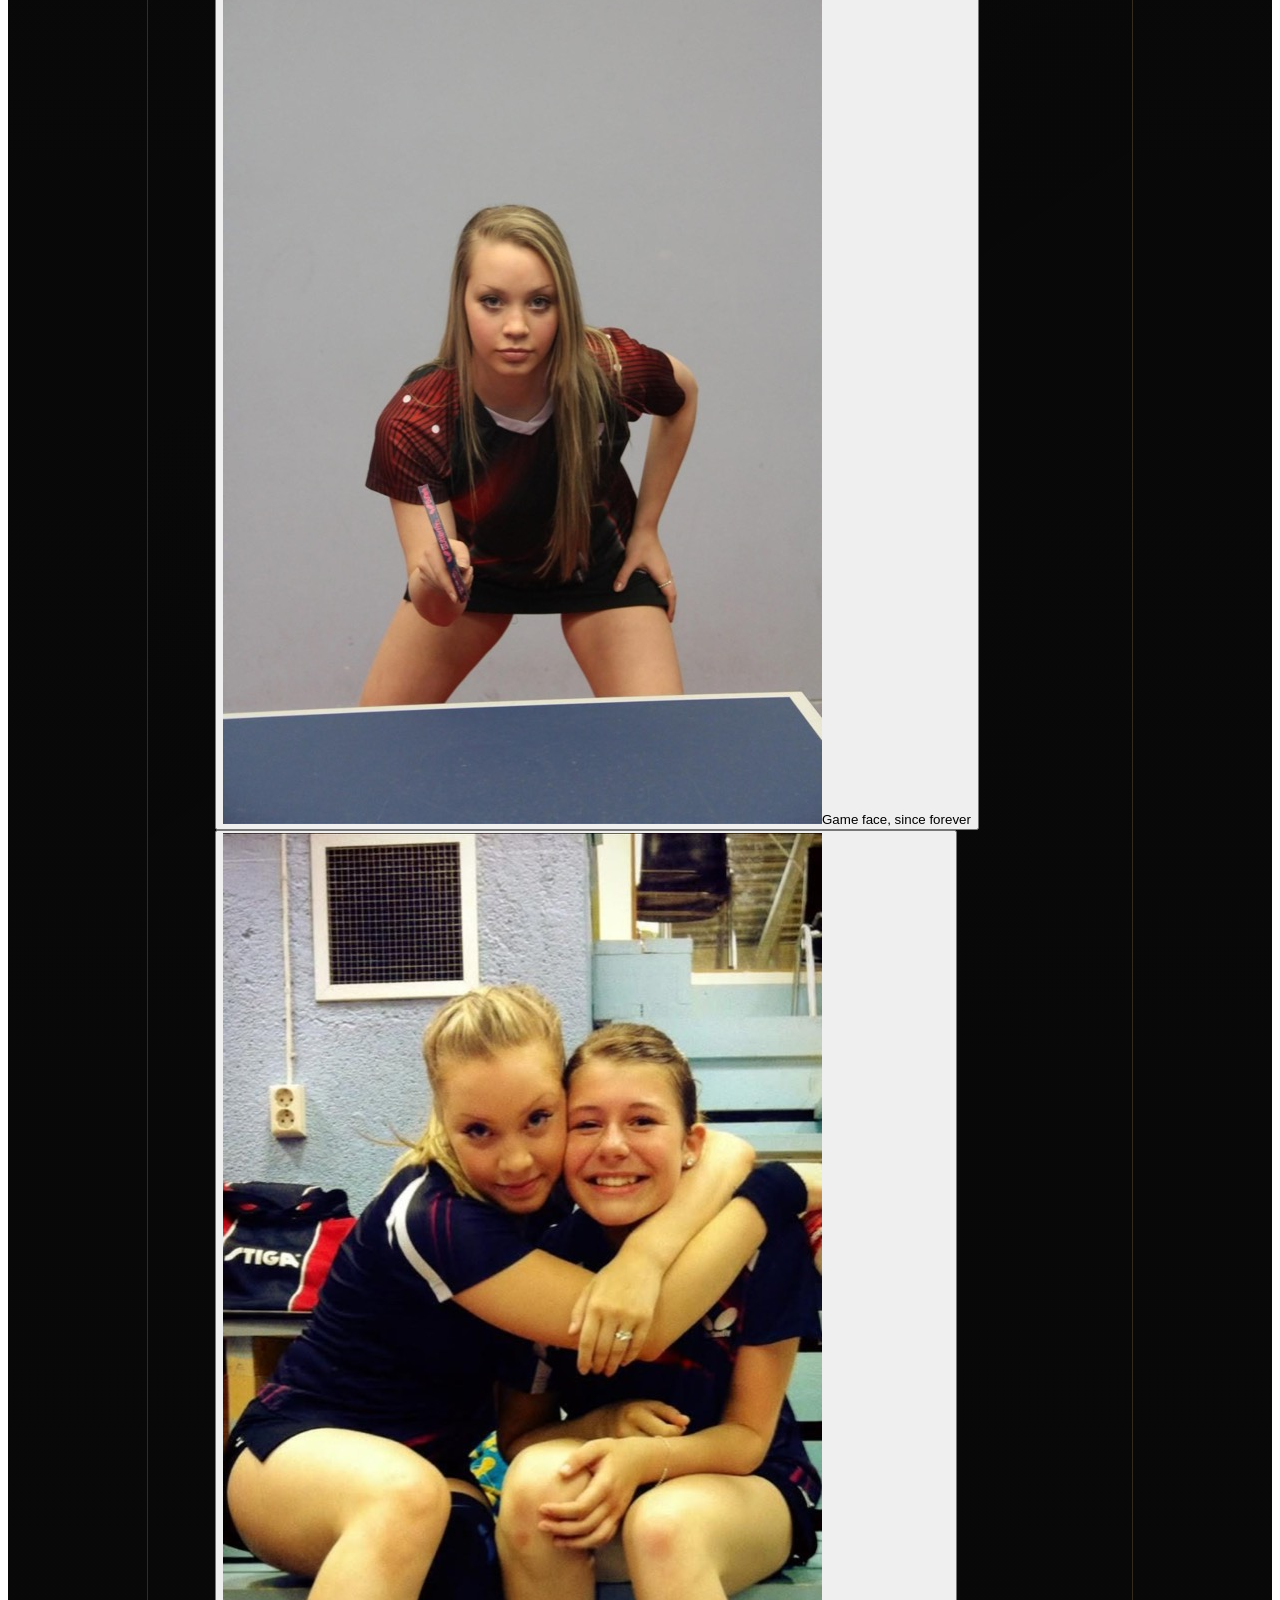
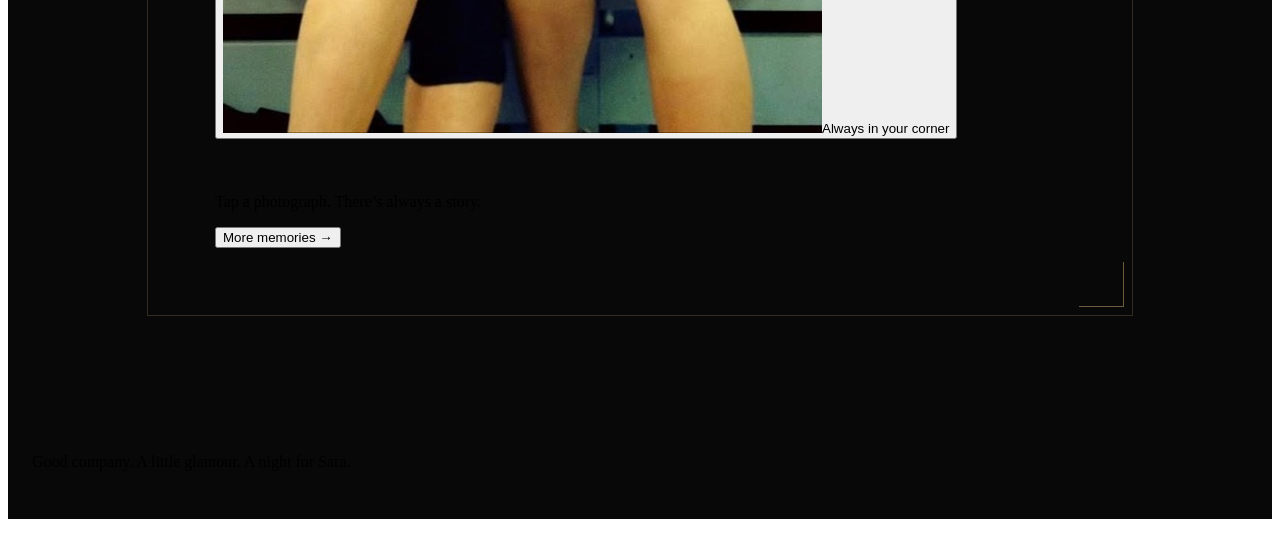
==== commit 5ddb0441: "Rename the title to The Great Matilda (Sara's middle name) Preview card, page and share titles, mast" ====
--- a/index.html
+++ b/index.html
@@ -1,5 +1,5 @@
 <!doctype html>
-<html lang="en"><head><meta charset="utf-8"><meta name="viewport" content="width=device-width, initial-scale=1"><meta name="robots" content="noindex,nofollow"><meta name="theme-color" content="#080808"><meta name="description" content="The Great Gatsby · 14 November 2026 · 19:00 · Oslo. By invitation only."><title>Sara turns 30 · The Great Gatsby</title><meta property="og:type" content="website"><meta property="og:url" content="https://0xdrchkn.github.io/roaring-thirty/"><meta property="og:site_name" content="Roaring Thirty"><meta property="og:title" content="Sara turns 30 · The Great Gatsby"><meta property="og:description" content="14 November 2026 · 19:00 · Oslo. By invitation only."><meta property="og:image" content="https://0xdrchkn.github.io/roaring-thirty/assets/share-preview.jpg?v=2"><meta property="og:image:width" content="1200"><meta property="og:image:height" content="630"><meta property="og:image:alt" content="Sara in a tuxedo raising a champagne coupe, Gatsby style"><meta name="twitter:card" content="summary_large_image"><link rel="apple-touch-icon" href="https://0xdrchkn.github.io/roaring-thirty/assets/sara-gatsby-toast.jpg"><link rel="icon" href="favicon.svg" type="image/svg+xml"><link rel="stylesheet" href="style.css?v=20260919-black"><link rel="stylesheet" href="cinema.css?v=20261001-form"><link rel="stylesheet" href="story.css?v=20261001-form"><link rel="stylesheet" href="submissions.css?v=20260919-receipt"><script src="event-config.js?v=20261002-drink" defer></script><script src="hosting-config.js?v=20260922-mini" defer></script><script src="cinema.js?v=20261001-native" defer></script><script src="vendor/supabase.js" defer></script><script src="submissions.js?v=20260919-submit" defer></script><script src="local-submissions.js?v=20260922" defer></script><script src="script.js?v=20261002-note" defer></script><script src="music.js" defer></script><script src="story.js?v=20261001-native" defer></script></head><body>
+<html lang="en"><head><meta charset="utf-8"><meta name="viewport" content="width=device-width, initial-scale=1"><meta name="robots" content="noindex,nofollow"><meta name="theme-color" content="#080808"><meta name="description" content="The Great Matilda · 14 November 2026 · 19:00 · Oslo. By invitation only."><title>Sara turns 30 · The Great Matilda</title><meta property="og:type" content="website"><meta property="og:url" content="https://0xdrchkn.github.io/roaring-thirty/"><meta property="og:site_name" content="Roaring Thirty"><meta property="og:title" content="Sara turns 30 · The Great Matilda"><meta property="og:description" content="14 November 2026 · 19:00 · Oslo. By invitation only."><meta property="og:image" content="https://0xdrchkn.github.io/roaring-thirty/assets/share-preview.jpg?v=3"><meta property="og:image:width" content="1200"><meta property="og:image:height" content="630"><meta property="og:image:alt" content="Sara in a tuxedo raising a champagne coupe, Gatsby style"><meta name="twitter:card" content="summary_large_image"><link rel="apple-touch-icon" href="https://0xdrchkn.github.io/roaring-thirty/assets/sara-gatsby-toast.jpg"><link rel="icon" href="favicon.svg" type="image/svg+xml"><link rel="stylesheet" href="style.css?v=20260919-black"><link rel="stylesheet" href="cinema.css?v=20261001-form"><link rel="stylesheet" href="story.css?v=20261001-form"><link rel="stylesheet" href="submissions.css?v=20260919-receipt"><script src="event-config.js?v=20261002-matilda" defer></script><script src="hosting-config.js?v=20260922-mini" defer></script><script src="cinema.js?v=20261001-native" defer></script><script src="vendor/supabase.js" defer></script><script src="submissions.js?v=20260919-submit" defer></script><script src="local-submissions.js?v=20260922" defer></script><script src="script.js?v=20261002-note" defer></script><script src="music.js" defer></script><script src="story.js?v=20261001-native" defer></script></head><body>
 <noscript><p style="padding:24px;color:#f3ead7">Please enable JavaScript to open this invitation. / Slå på JavaScript for å åpne invitasjonen.</p></noscript>
 <article id="gatsby-invitation" lang="en" data-direction="gala" data-ornament="deco" aria-label="Birthday invitation">
   <button class="party-music-toggle cursor-interaction" type="button" data-music-toggle aria-pressed="false" aria-label="Turn sound on" hidden><span aria-hidden="true">♫</span><span data-music-label>Sound off</span></button>
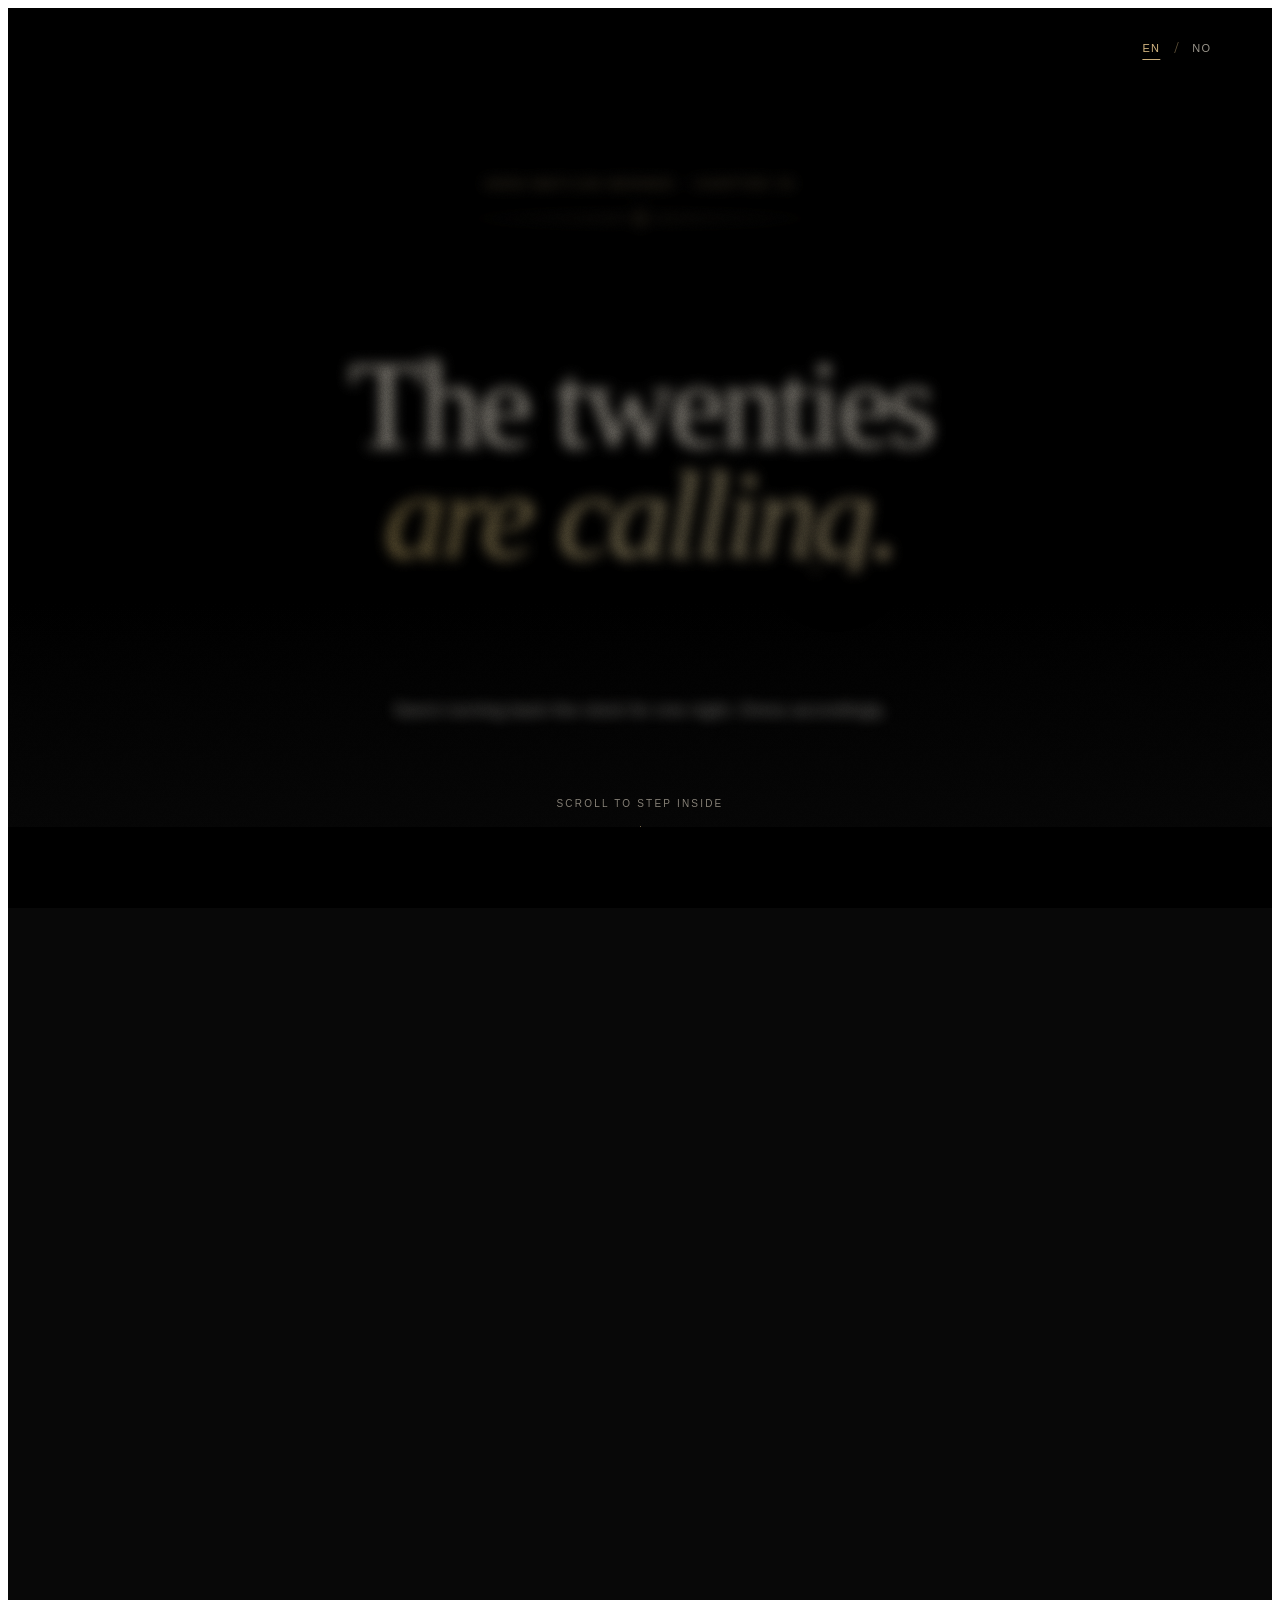
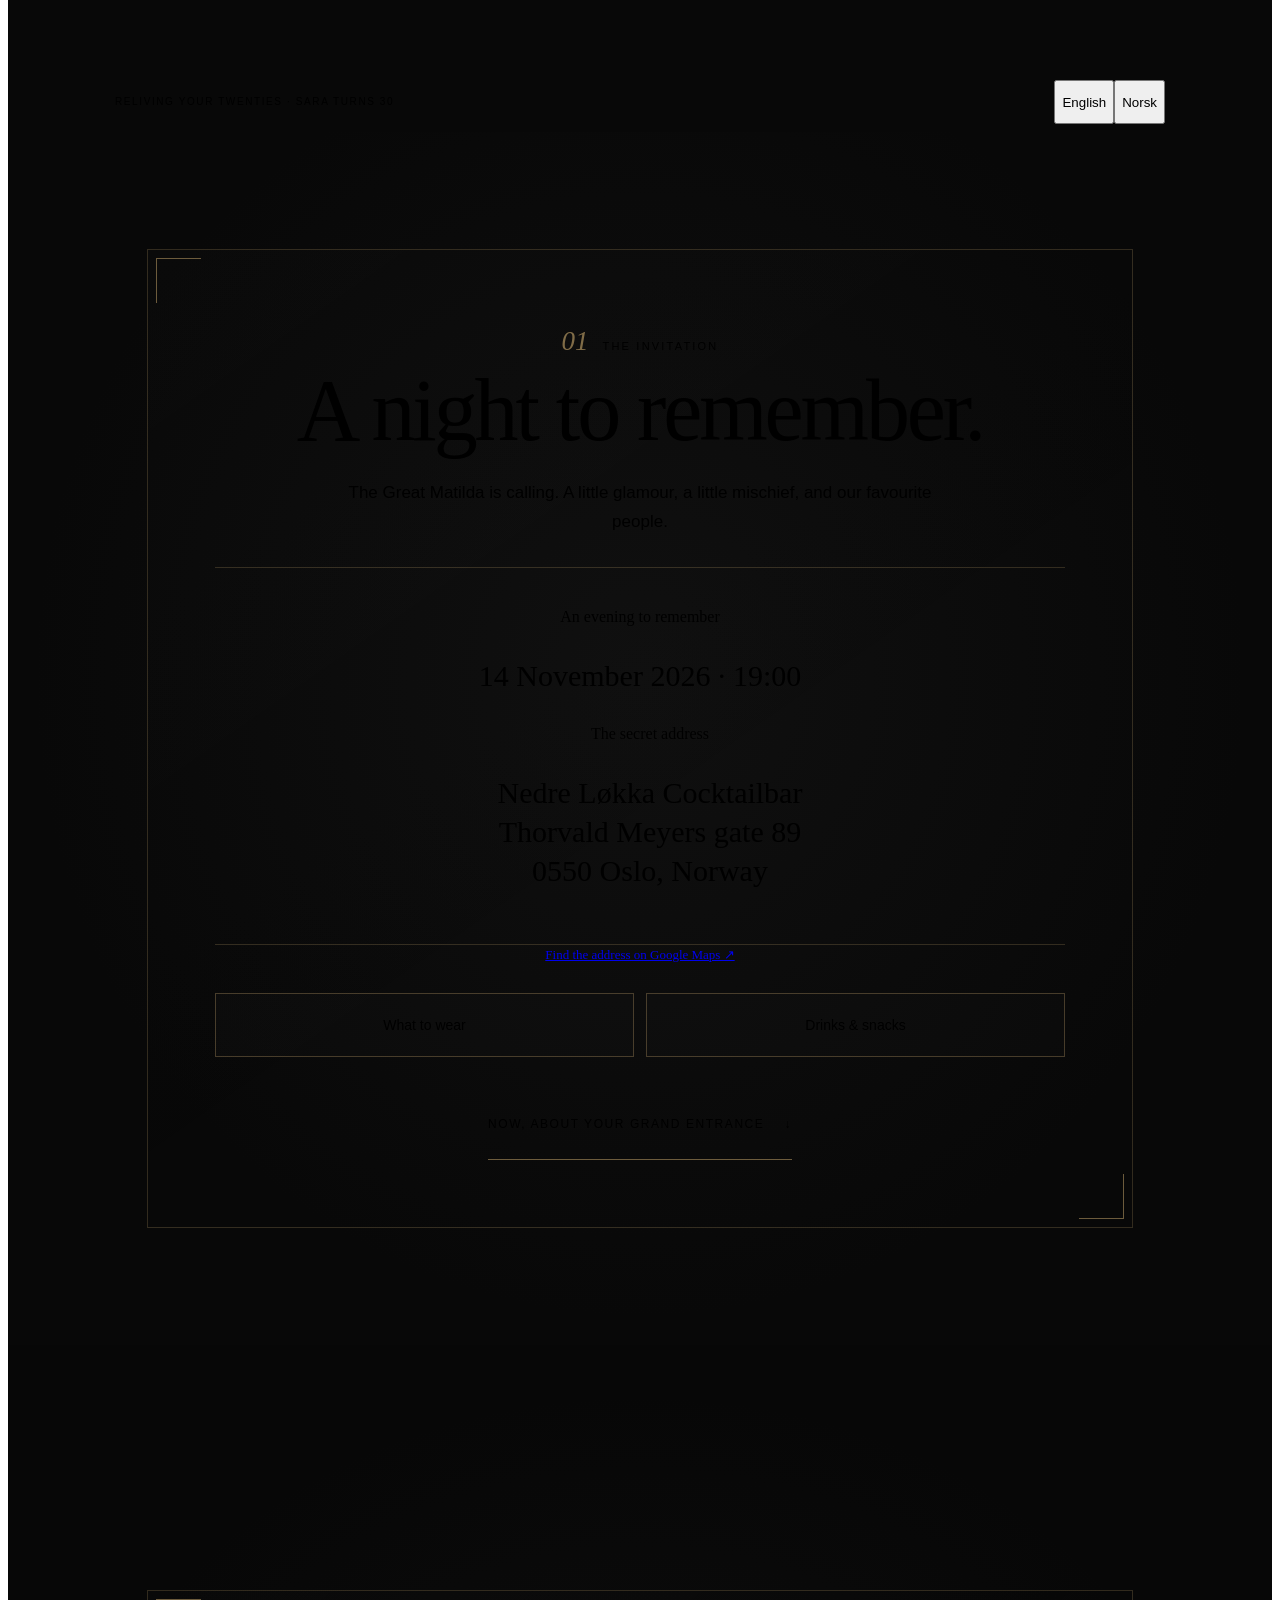
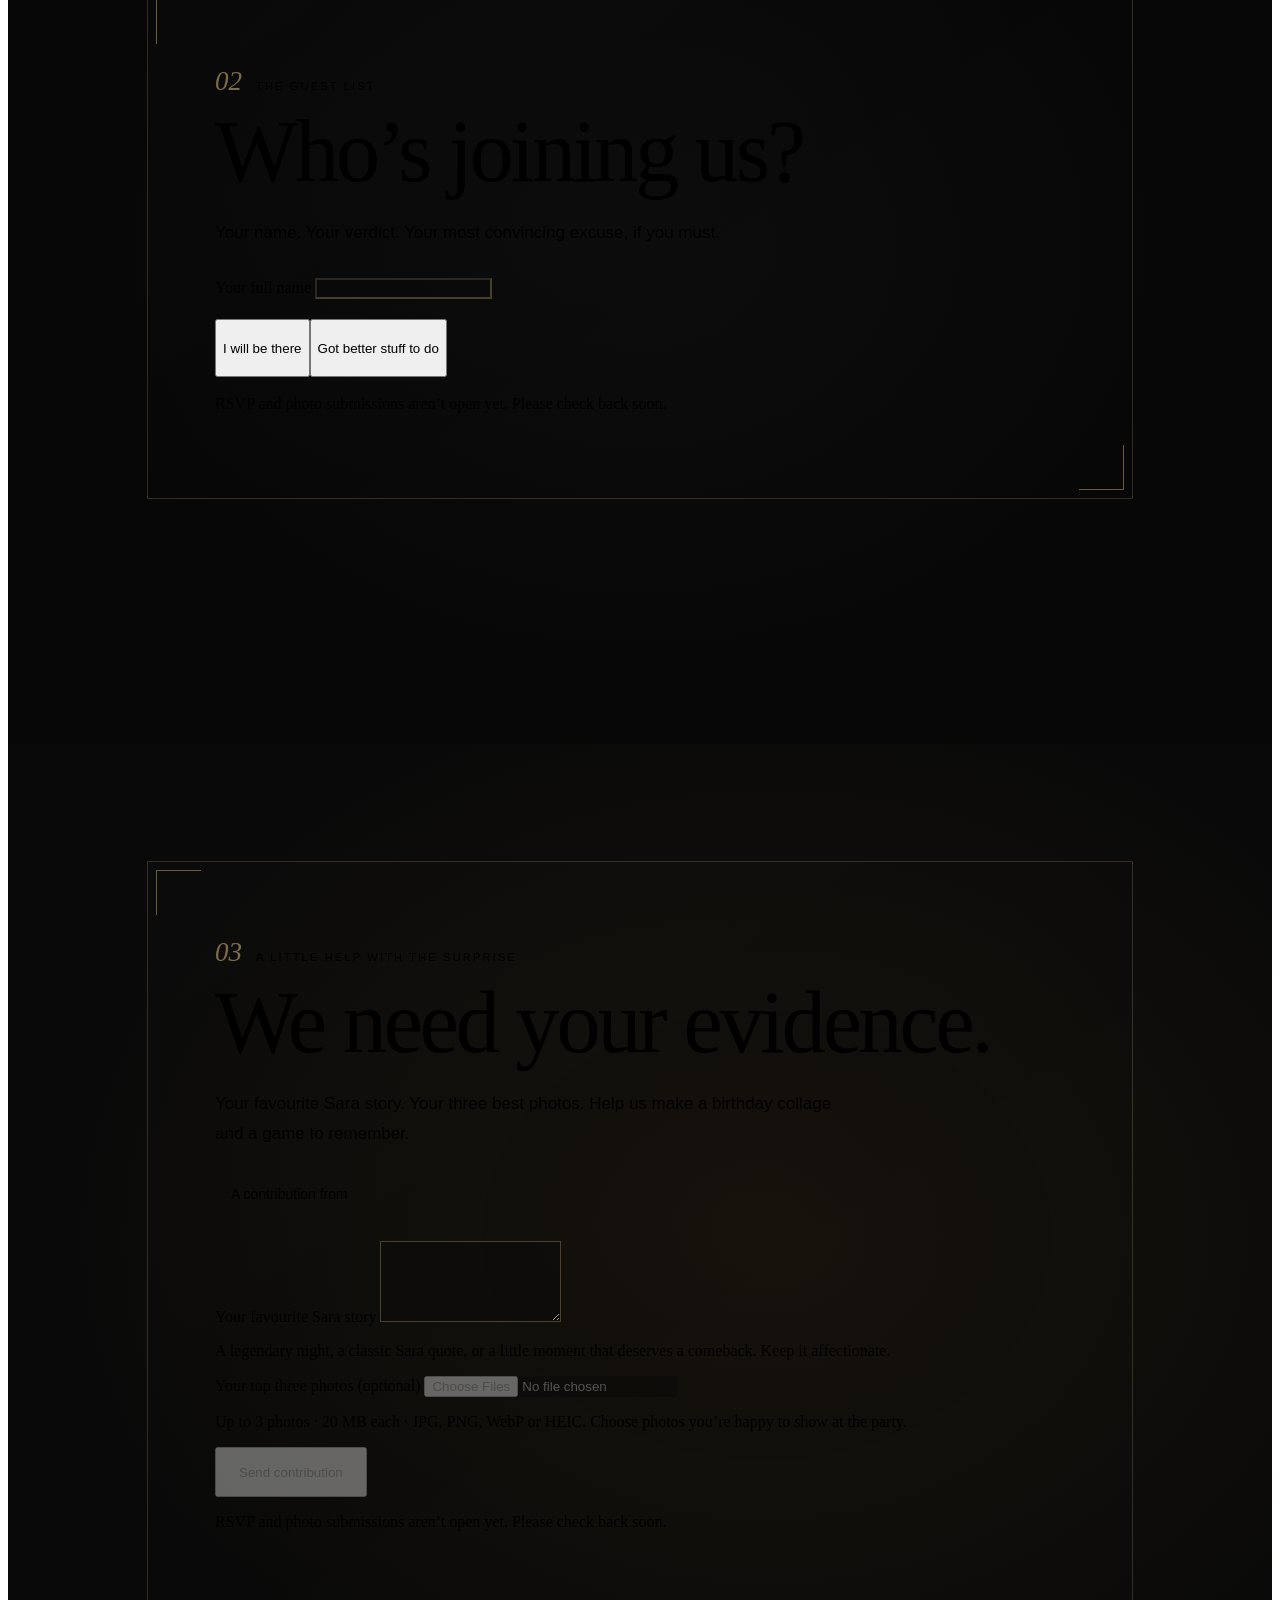
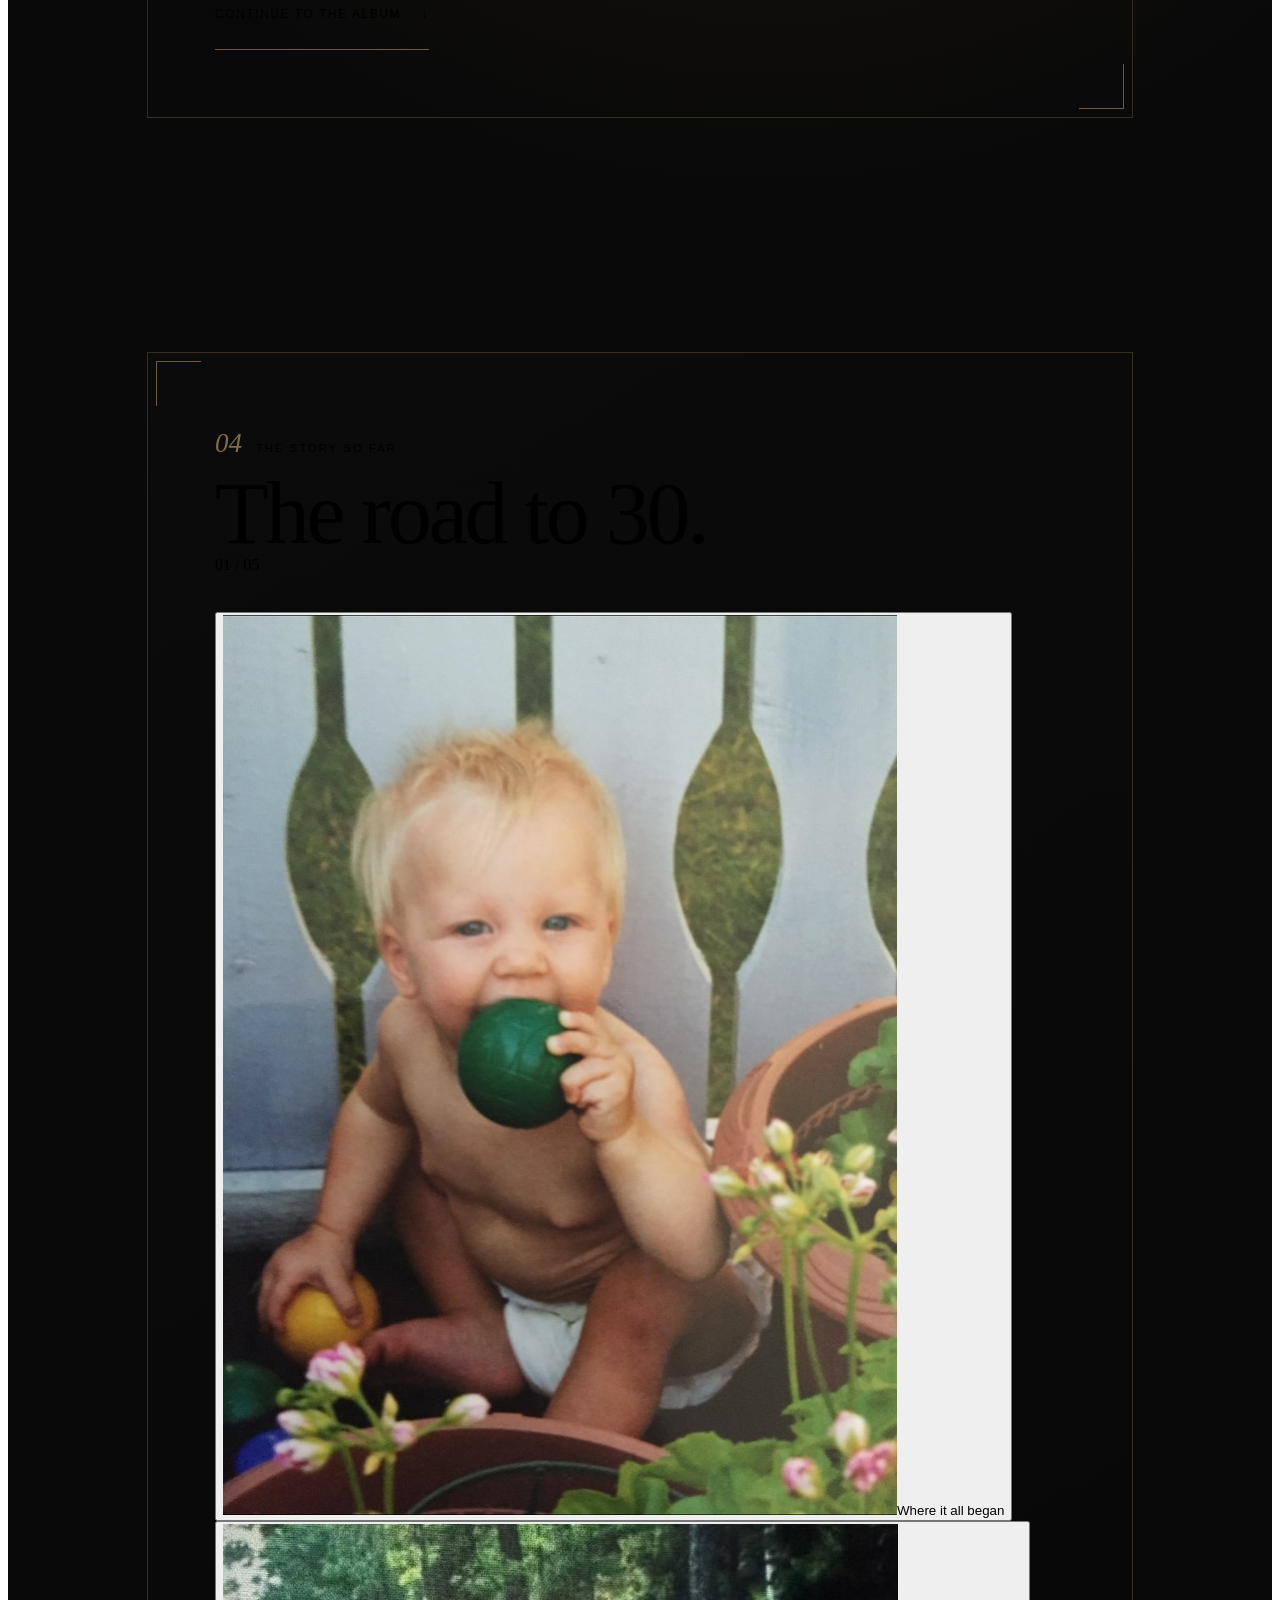
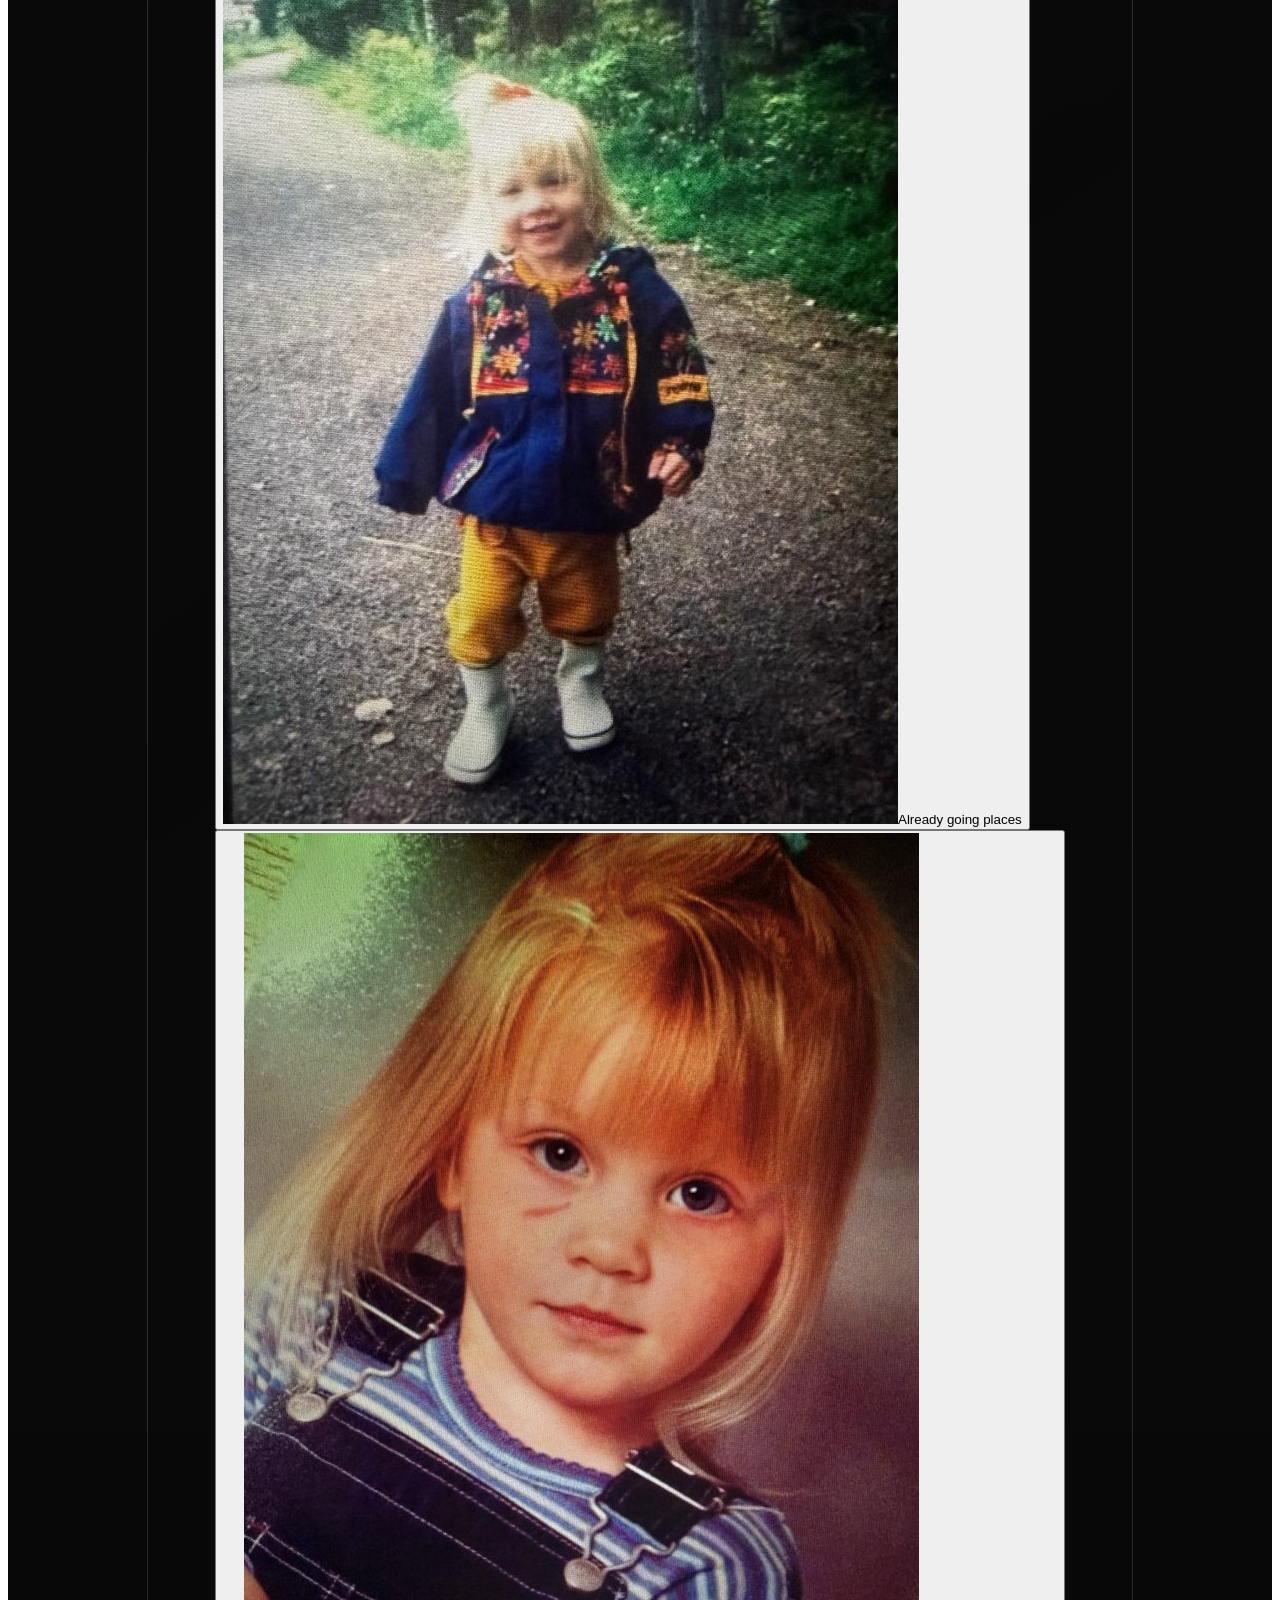
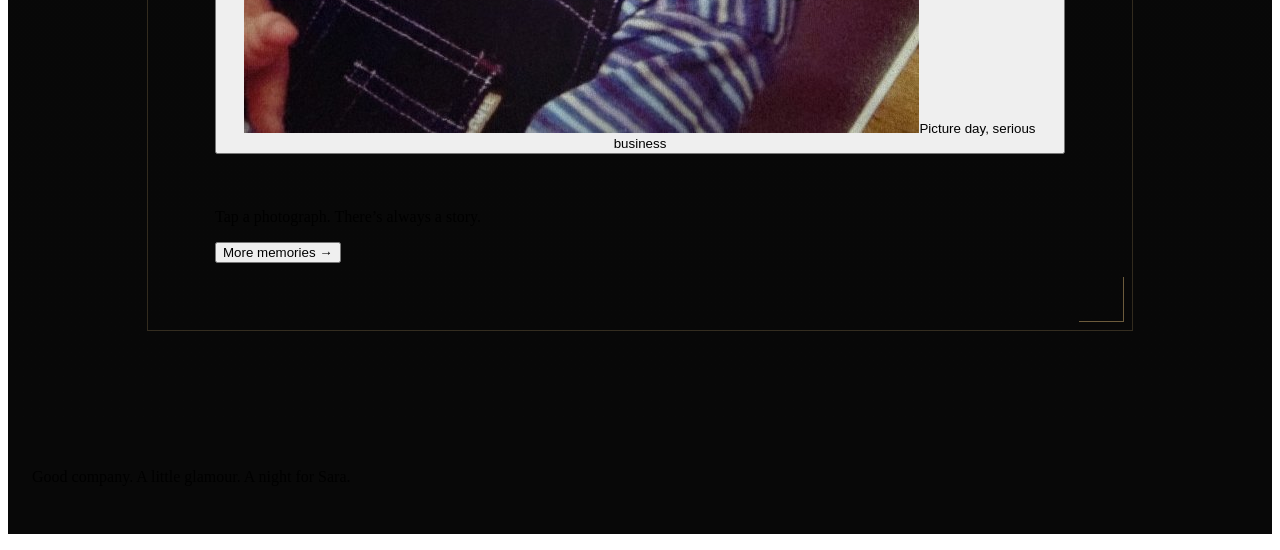
==== commit 273d5197: "Album: three childhood photos up front; snacks in the drinks card - Add forest-path, school-photo an" ====
--- a/index.html
+++ b/index.html
@@ -1,5 +1,5 @@
 <!doctype html>
-<html lang="en"><head><meta charset="utf-8"><meta name="viewport" content="width=device-width, initial-scale=1"><meta name="robots" content="noindex,nofollow"><meta name="theme-color" content="#080808"><meta name="description" content="The Great Matilda · 14 November 2026 · 19:00 · Oslo. By invitation only."><title>Sara turns 30 · The Great Matilda</title><meta property="og:type" content="website"><meta property="og:url" content="https://0xdrchkn.github.io/roaring-thirty/"><meta property="og:site_name" content="Roaring Thirty"><meta property="og:title" content="Sara turns 30 · The Great Matilda"><meta property="og:description" content="14 November 2026 · 19:00 · Oslo. By invitation only."><meta property="og:image" content="https://0xdrchkn.github.io/roaring-thirty/assets/share-preview.jpg?v=3"><meta property="og:image:width" content="1200"><meta property="og:image:height" content="630"><meta property="og:image:alt" content="Sara in a tuxedo raising a champagne coupe, Gatsby style"><meta name="twitter:card" content="summary_large_image"><link rel="apple-touch-icon" href="https://0xdrchkn.github.io/roaring-thirty/assets/sara-gatsby-toast.jpg"><link rel="icon" href="favicon.svg" type="image/svg+xml"><link rel="stylesheet" href="style.css?v=20260919-black"><link rel="stylesheet" href="cinema.css?v=20261001-form"><link rel="stylesheet" href="story.css?v=20261001-form"><link rel="stylesheet" href="submissions.css?v=20260919-receipt"><script src="event-config.js?v=20261002-matilda" defer></script><script src="hosting-config.js?v=20260922-mini" defer></script><script src="cinema.js?v=20261001-native" defer></script><script src="vendor/supabase.js" defer></script><script src="submissions.js?v=20260919-submit" defer></script><script src="local-submissions.js?v=20260922" defer></script><script src="script.js?v=20261002-note" defer></script><script src="music.js" defer></script><script src="story.js?v=20261001-native" defer></script></head><body>
+<html lang="en"><head><meta charset="utf-8"><meta name="viewport" content="width=device-width, initial-scale=1"><meta name="robots" content="noindex,nofollow"><meta name="theme-color" content="#080808"><meta name="description" content="The Great Matilda · 14 November 2026 · 19:00 · Oslo. By invitation only."><title>Sara turns 30 · The Great Matilda</title><meta property="og:type" content="website"><meta property="og:url" content="https://0xdrchkn.github.io/roaring-thirty/"><meta property="og:site_name" content="Roaring Thirty"><meta property="og:title" content="Sara turns 30 · The Great Matilda"><meta property="og:description" content="14 November 2026 · 19:00 · Oslo. By invitation only."><meta property="og:image" content="https://0xdrchkn.github.io/roaring-thirty/assets/share-preview.jpg?v=3"><meta property="og:image:width" content="1200"><meta property="og:image:height" content="630"><meta property="og:image:alt" content="Sara in a tuxedo raising a champagne coupe, Gatsby style"><meta name="twitter:card" content="summary_large_image"><link rel="apple-touch-icon" href="https://0xdrchkn.github.io/roaring-thirty/assets/sara-gatsby-toast.jpg"><link rel="icon" href="favicon.svg" type="image/svg+xml"><link rel="stylesheet" href="style.css?v=20260919-black"><link rel="stylesheet" href="cinema.css?v=20261001-form"><link rel="stylesheet" href="story.css?v=20261001-form"><link rel="stylesheet" href="submissions.css?v=20260919-receipt"><script src="event-config.js?v=20261005-childhood" defer></script><script src="hosting-config.js?v=20260922-mini" defer></script><script src="cinema.js?v=20261001-native" defer></script><script src="vendor/supabase.js" defer></script><script src="submissions.js?v=20260919-submit" defer></script><script src="local-submissions.js?v=20260922" defer></script><script src="script.js?v=20261005-album" defer></script><script src="music.js" defer></script><script src="story.js?v=20261001-native" defer></script></head><body>
 <noscript><p style="padding:24px;color:#f3ead7">Please enable JavaScript to open this invitation. / Slå på JavaScript for å åpne invitasjonen.</p></noscript>
 <article id="gatsby-invitation" lang="en" data-direction="gala" data-ornament="deco" aria-label="Birthday invitation">
   <button class="party-music-toggle cursor-interaction" type="button" data-music-toggle aria-pressed="false" aria-label="Turn sound on" hidden><span aria-hidden="true">♫</span><span data-music-label>Sound off</span></button>
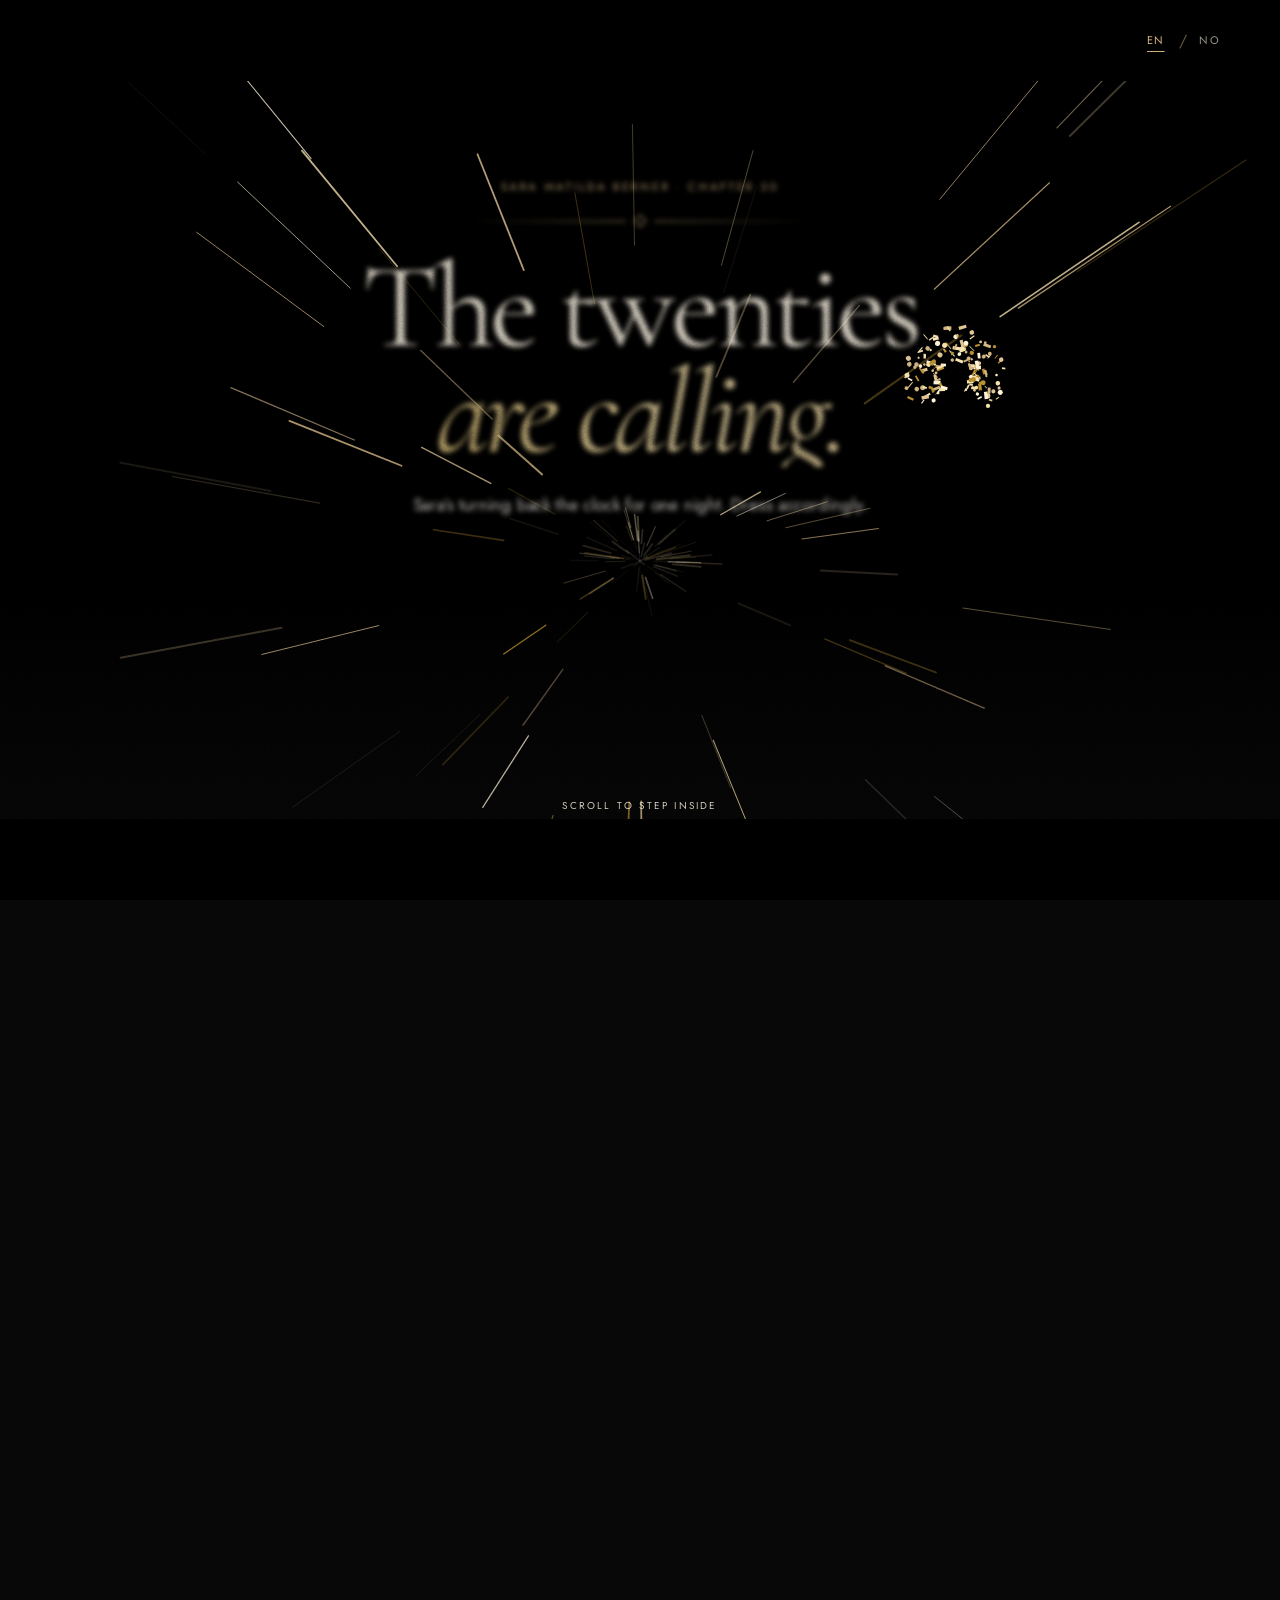
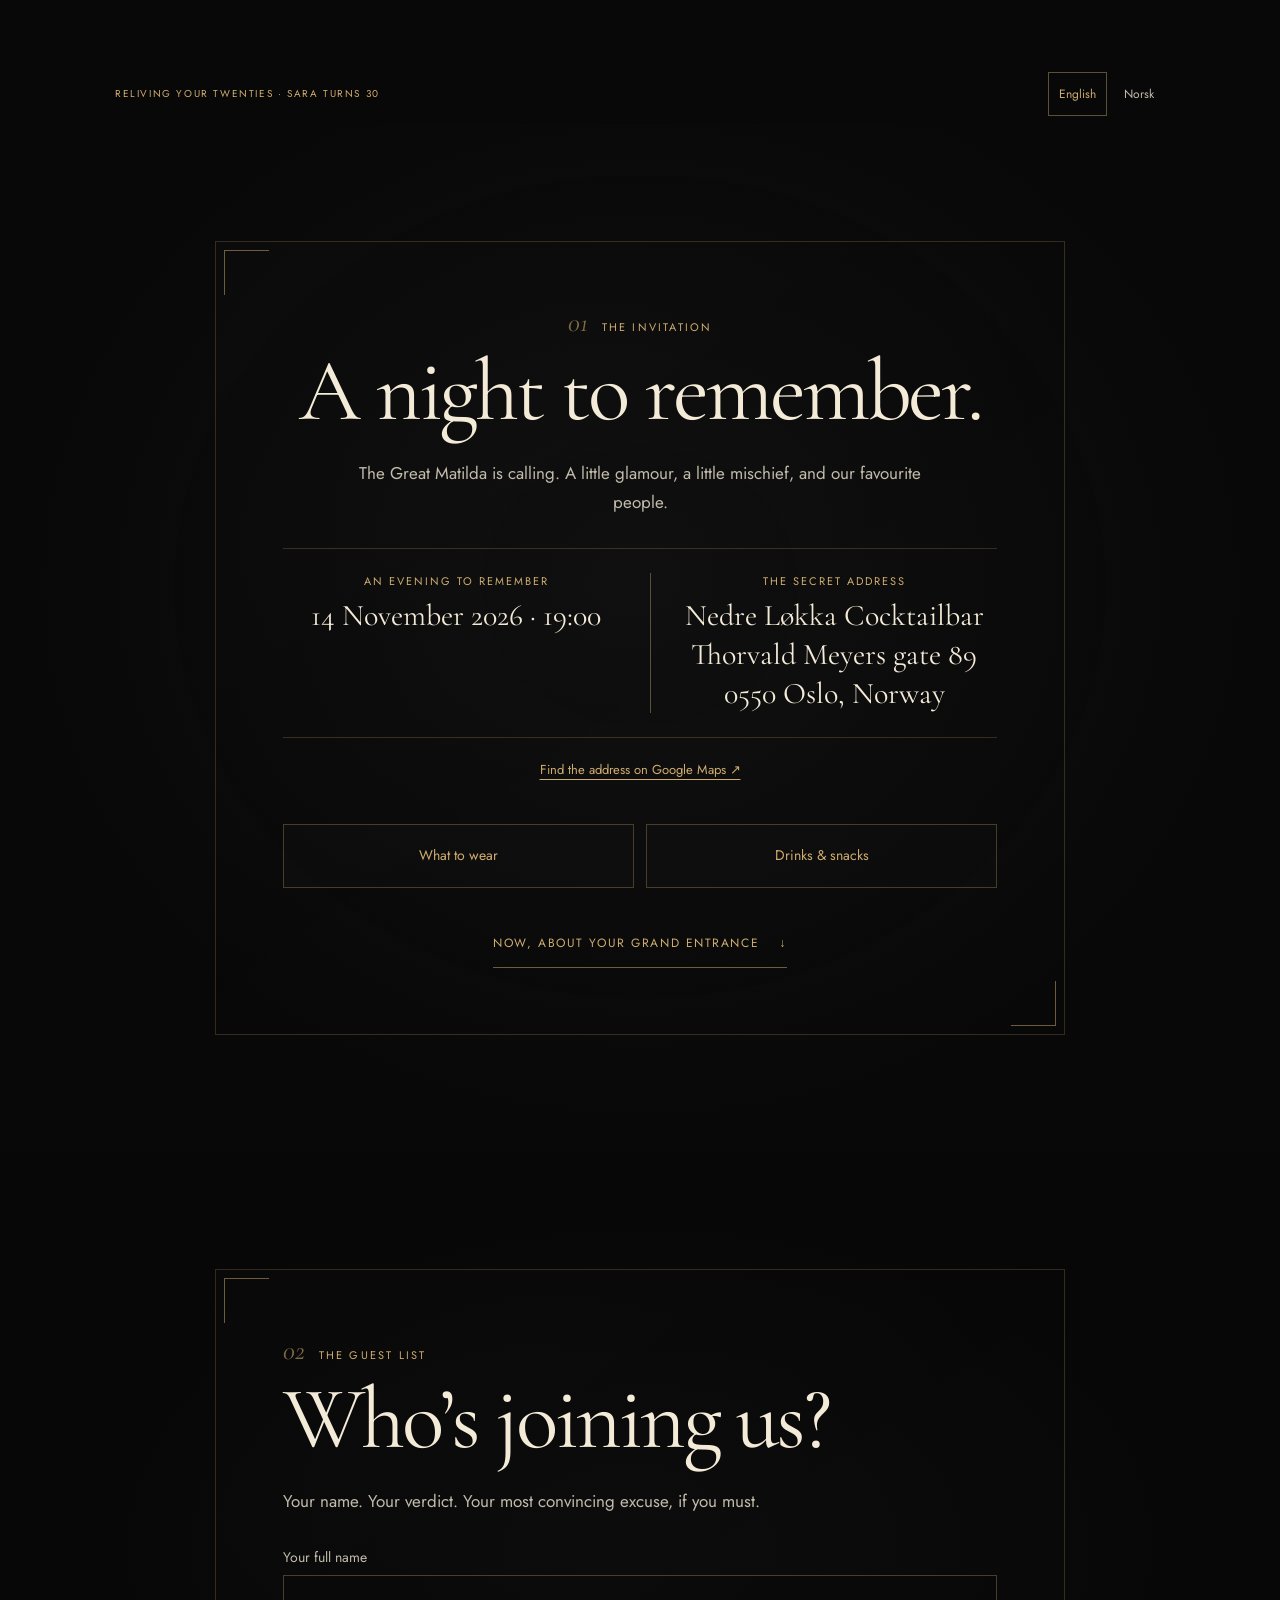
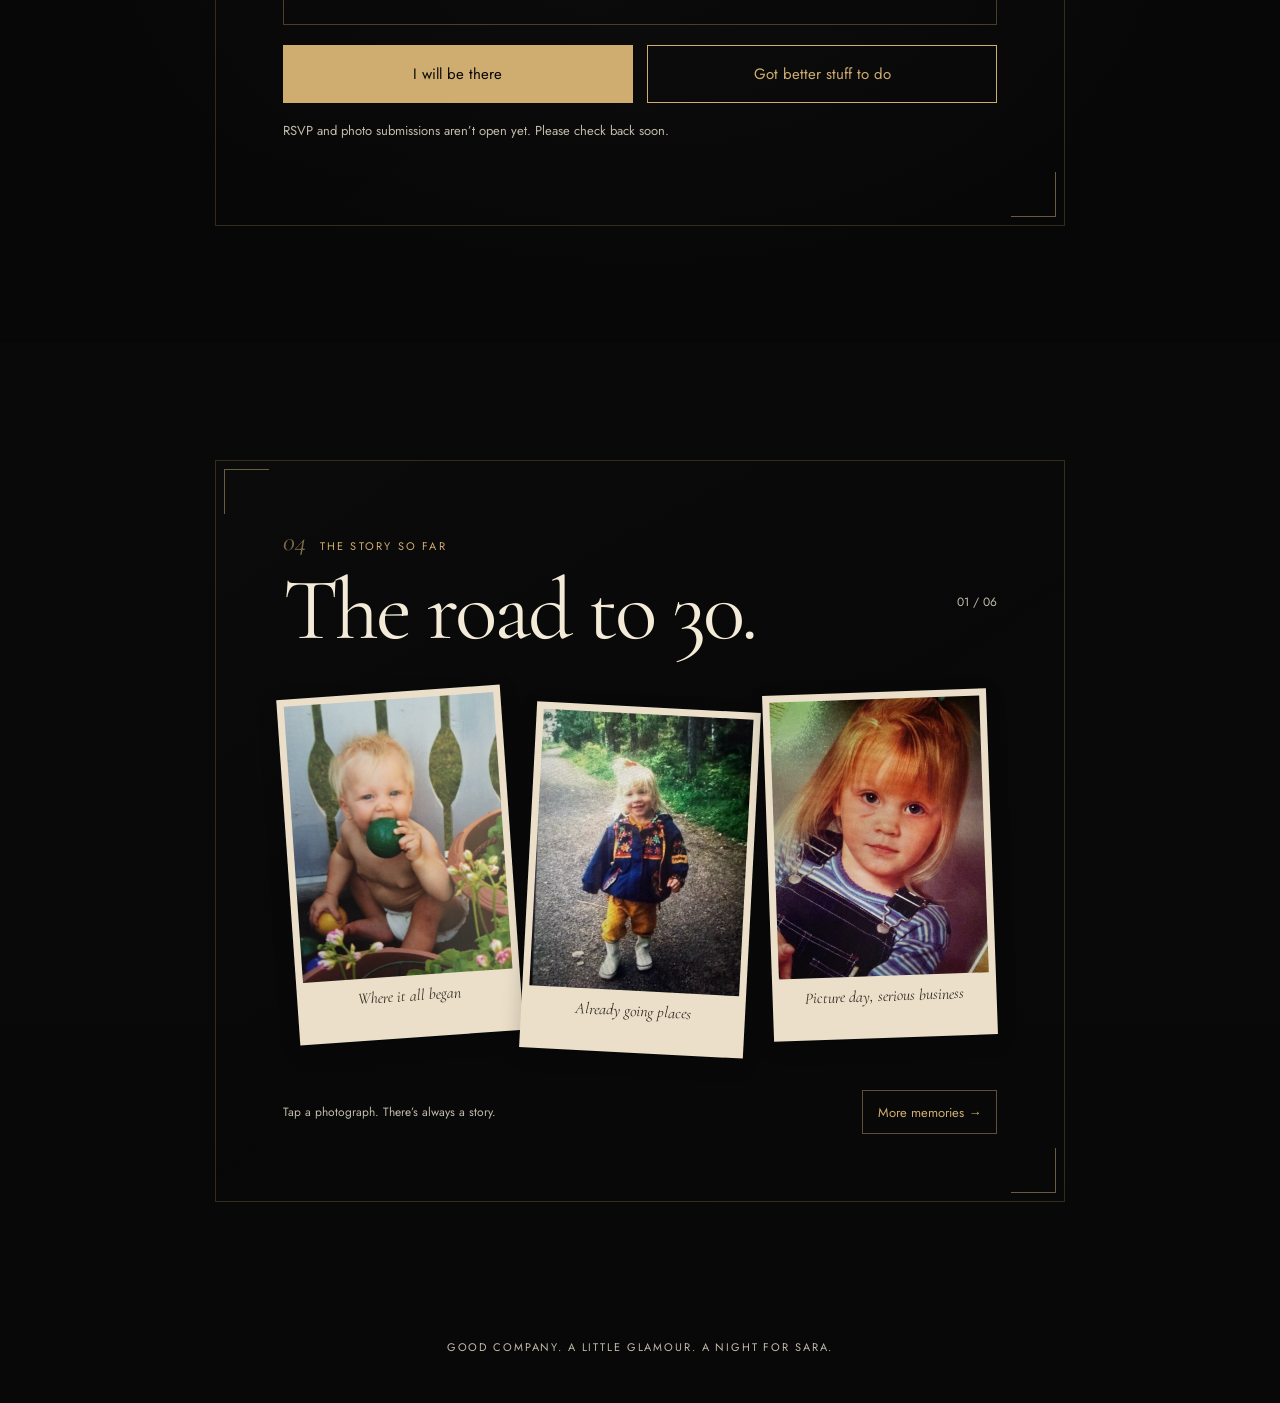
==== commit b87b9e0f: "Album: lakeside photo in, finale page "The arrival" - Replace "Born for a party" with the lakeside o" ====
--- a/index.html
+++ b/index.html
@@ -1,5 +1,5 @@
 <!doctype html>
-<html lang="en"><head><meta charset="utf-8"><meta name="viewport" content="width=device-width, initial-scale=1"><meta name="robots" content="noindex,nofollow"><meta name="theme-color" content="#080808"><meta name="description" content="The Great Matilda · 14 November 2026 · 19:00 · Oslo. By invitation only."><title>Sara turns 30 · The Great Matilda</title><meta property="og:type" content="website"><meta property="og:url" content="https://0xdrchkn.github.io/roaring-thirty/"><meta property="og:site_name" content="Roaring Thirty"><meta property="og:title" content="Sara turns 30 · The Great Matilda"><meta property="og:description" content="14 November 2026 · 19:00 · Oslo. By invitation only."><meta property="og:image" content="https://0xdrchkn.github.io/roaring-thirty/assets/share-preview.jpg?v=3"><meta property="og:image:width" content="1200"><meta property="og:image:height" content="630"><meta property="og:image:alt" content="Sara in a tuxedo raising a champagne coupe, Gatsby style"><meta name="twitter:card" content="summary_large_image"><link rel="apple-touch-icon" href="https://0xdrchkn.github.io/roaring-thirty/assets/sara-gatsby-toast.jpg"><link rel="icon" href="favicon.svg" type="image/svg+xml"><link rel="stylesheet" href="style.css?v=20260919-black"><link rel="stylesheet" href="cinema.css?v=20261001-form"><link rel="stylesheet" href="story.css?v=20261001-form"><link rel="stylesheet" href="submissions.css?v=20260919-receipt"><script src="event-config.js?v=20261005-childhood" defer></script><script src="hosting-config.js?v=20260922-mini" defer></script><script src="cinema.js?v=20261001-native" defer></script><script src="vendor/supabase.js" defer></script><script src="submissions.js?v=20260919-submit" defer></script><script src="local-submissions.js?v=20260922" defer></script><script src="script.js?v=20261005-album" defer></script><script src="music.js" defer></script><script src="story.js?v=20261001-native" defer></script></head><body>
+<html lang="en"><head><meta charset="utf-8"><meta name="viewport" content="width=device-width, initial-scale=1"><meta name="robots" content="noindex,nofollow"><meta name="theme-color" content="#080808"><meta name="description" content="The Great Matilda · 14 November 2026 · 19:00 · Oslo. By invitation only."><title>Sara turns 30 · The Great Matilda</title><meta property="og:type" content="website"><meta property="og:url" content="https://0xdrchkn.github.io/roaring-thirty/"><meta property="og:site_name" content="Roaring Thirty"><meta property="og:title" content="Sara turns 30 · The Great Matilda"><meta property="og:description" content="14 November 2026 · 19:00 · Oslo. By invitation only."><meta property="og:image" content="https://0xdrchkn.github.io/roaring-thirty/assets/share-preview.jpg?v=3"><meta property="og:image:width" content="1200"><meta property="og:image:height" content="630"><meta property="og:image:alt" content="Sara in a tuxedo raising a champagne coupe, Gatsby style"><meta name="twitter:card" content="summary_large_image"><link rel="apple-touch-icon" href="https://0xdrchkn.github.io/roaring-thirty/assets/sara-gatsby-toast.jpg"><link rel="icon" href="favicon.svg" type="image/svg+xml"><link rel="stylesheet" href="style.css?v=20261005-arrival"><link rel="stylesheet" href="cinema.css?v=20261001-form"><link rel="stylesheet" href="story.css?v=20261001-form"><link rel="stylesheet" href="submissions.css?v=20260919-receipt"><script src="event-config.js?v=20261005-arrival" defer></script><script src="hosting-config.js?v=20260922-mini" defer></script><script src="cinema.js?v=20261001-native" defer></script><script src="vendor/supabase.js" defer></script><script src="submissions.js?v=20260919-submit" defer></script><script src="local-submissions.js?v=20260922" defer></script><script src="script.js?v=20261005-arrival" defer></script><script src="music.js" defer></script><script src="story.js?v=20261001-native" defer></script></head><body>
 <noscript><p style="padding:24px;color:#f3ead7">Please enable JavaScript to open this invitation. / Slå på JavaScript for å åpne invitasjonen.</p></noscript>
 <article id="gatsby-invitation" lang="en" data-direction="gala" data-ornament="deco" aria-label="Birthday invitation">
   <button class="party-music-toggle cursor-interaction" type="button" data-music-toggle aria-pressed="false" aria-label="Turn sound on" hidden><span aria-hidden="true">♫</span><span data-music-label>Sound off</span></button>
--- a/style.css
+++ b/style.css
@@ -0,0 +1,236 @@
+
+@import url('https://fonts.googleapis.com/css2?family=Cormorant+Garamond:ital,wght@0,400;0,500;0,600;1,400;1,500&family=Jost:wght@400;500&display=swap');
+#gatsby-invitation {
+  --party-bg: #080808; --party-ink: #f3ead7; --party-gold: #cfad70;
+  --party-muted: #c2bbab; --party-line: #5c5039; --party-panel: #1a1a1a;
+  font-family: 'Jost', sans-serif; color: var(--party-ink); background: var(--party-bg);
+  width: 100%; position: relative; isolation: isolate; color-scheme: dark;
+}
+#gatsby-invitation, #gatsby-invitation * { box-sizing: border-box; }
+#gatsby-invitation button { font: inherit; }
+#gatsby-invitation [hidden] { display: none !important; }
+#gatsby-invitation p, #gatsby-invitation h1, #gatsby-invitation h2, #gatsby-invitation h3, #gatsby-invitation h4 { margin: 0; }
+#gatsby-invitation .party-frame { position: relative; padding: 32px 40px 28px; border: 1px solid var(--party-line); }
+#gatsby-invitation .party-frame::before { content: ''; position: absolute; inset: 9px; border: 1px solid var(--party-line); pointer-events: none; opacity: .65; }
+#gatsby-invitation .party-masthead { display: flex; align-items: center; gap: 18px; color: var(--party-gold); text-align: center; }
+#gatsby-invitation .party-masthead::before, #gatsby-invitation .party-masthead::after { content: ''; height: 1px; background: var(--party-line); flex: 1; }
+#gatsby-invitation .party-kicker { font-size: 12px; font-weight: 400; letter-spacing: .22em; text-transform: uppercase; line-height: 1.6; }
+#gatsby-invitation .party-edition { display: flex; justify-content: space-between; gap: 16px; margin-top: 28px; font-size: 12px; color: var(--party-muted); letter-spacing: .13em; text-transform: uppercase; }
+#gatsby-invitation .party-hero { display: grid; grid-template-columns: minmax(0, 1.12fr) minmax(0, 1fr); align-items: center; gap: 18px; padding: 42px 0 34px; }
+#gatsby-invitation .party-headline { min-width: 0; }
+#gatsby-invitation .party-title { font-family: 'Cormorant Garamond', Georgia, serif; font-size: clamp(62px, 10.3vw, 92px); font-weight: 400; line-height: .92; letter-spacing: -.045em; position: relative; z-index: 2; }
+#gatsby-invitation .party-title span { display: block; }
+#gatsby-invitation .party-title em { color: var(--party-gold); font-weight: 400; }
+#gatsby-invitation .party-deck { font-family: 'Cormorant Garamond', Georgia, serif; font-size: 22px; line-height: 1.25; color: var(--party-muted); max-width: 260px; margin-top: 24px; }
+#gatsby-invitation .party-portrait { min-width: 0; aspect-ratio: .77; position: relative; border-radius: 48% 48% 0 0; border: 1px solid var(--party-gold); padding: 10px; background: radial-gradient(ellipse at 50% 55%, color-mix(in srgb, var(--party-gold) 14%, var(--party-bg)), var(--party-bg) 70%); }
+#gatsby-invitation .party-portrait::before { content: ''; position: absolute; inset: 10px; border-radius: inherit; border: 1px solid var(--party-line); }
+#gatsby-invitation .party-portrait-inner { position: absolute; inset: 28px 18px; display: flex; flex-direction: column; align-items: center; justify-content: center; text-align: center; }
+#gatsby-invitation .party-star { color: var(--party-gold); font-size: 24px; font-family: Georgia, serif; }
+#gatsby-invitation .party-thirty { font-family: 'Cormorant Garamond', Georgia, serif; font-size: clamp(104px, 20vw, 178px); font-weight: 400; line-height: 1.05; color: var(--party-gold); letter-spacing: -.09em; padding-right: .09em; }
+#gatsby-invitation .party-portrait-label { font-size: 12px; letter-spacing: .16em; text-transform: uppercase; color: var(--party-muted); line-height: 1.8; }
+#gatsby-invitation .party-portrait-note { display: block; font-family: 'Cormorant Garamond', Georgia, serif; font-size: 17px; font-style: italic; text-transform: none; letter-spacing: 0; }
+#gatsby-invitation .party-diamond { width: 8px; height: 8px; border: 1px solid var(--party-gold); transform: rotate(45deg); margin: 18px auto 0; }
+#gatsby-invitation .party-honoree { text-align: center; border-top: 1px solid var(--party-line); padding: 25px 0 22px; }
+#gatsby-invitation .party-honoree .party-kicker { color: var(--party-gold); }
+#gatsby-invitation .party-name { font-family: 'Cormorant Garamond', Georgia, serif; font-size: 44px; line-height: 1.2; letter-spacing: .06em; margin: 6px 0 10px; font-weight: 400; }
+#gatsby-invitation .party-line { font-family: 'Cormorant Garamond', Georgia, serif; font-size: 21px; font-style: italic; line-height: 1.35; color: var(--party-muted); }
+#gatsby-invitation .party-facts { display: grid; grid-template-columns: 1fr 1fr; border-top: 1px solid var(--party-line); border-bottom: 1px solid var(--party-line); padding: 19px 0; text-align: center; }
+#gatsby-invitation .party-fact + .party-fact { border-left: 1px solid var(--party-line); }
+#gatsby-invitation .party-fact .party-kicker { color: var(--party-gold); font-size: 11px; margin-bottom: 5px; letter-spacing: .18em; }
+#gatsby-invitation .party-fact-value { font-size: 16px; line-height: 1.6; }
+#gatsby-invitation .party-open { display: flex; align-items: center; justify-content: center; gap: 14px; width: 100%; padding: 16px 18px; min-height: 54px; margin-top: 24px; border: 1px solid var(--party-gold); background: var(--party-gold); color: var(--party-bg); font-size: 13px; font-weight: 500; text-transform: uppercase; letter-spacing: .17em; transition: background .2s, color .2s; }
+#gatsby-invitation .party-open:hover { background: var(--party-ink); }
+#gatsby-invitation .party-open i { width: 16px; height: 16px; }
+#gatsby-invitation .party-signoff { text-align: center; color: var(--party-muted); font-size: 11px; letter-spacing: .17em; text-transform: uppercase; margin-top: 21px; }
+#gatsby-invitation .party-details { margin-top: 28px; padding-top: 6px; }
+#gatsby-invitation .party-tabs { display: flex; border-bottom: 1px solid var(--party-line); gap: 12px; }
+#gatsby-invitation .party-tab { padding: 12px 0; flex: 1; background: transparent; color: var(--party-muted); border: 0; border-bottom: 2px solid transparent; font-size: 14px; min-height: 44px; }
+#gatsby-invitation .party-tab[aria-pressed='true'] { border-bottom-color: var(--party-gold); color: var(--party-gold); }
+#gatsby-invitation .party-section { padding: 25px 0 8px; }
+#gatsby-invitation .party-section h3 { font: 400 31px/1.2 'Cormorant Garamond', Georgia, serif; margin-bottom: 10px; }
+#gatsby-invitation .party-section p { font-size: 16px; line-height: 1.65; color: var(--party-muted); }
+#gatsby-invitation .party-program { list-style: none; margin: 20px 0 0; padding: 0; }
+#gatsby-invitation .party-program li { display: grid; grid-template-columns: 34px 1fr; gap: 15px; padding: 14px 0; border-top: 1px solid var(--party-line); }
+#gatsby-invitation .party-program-number { font: italic 24px/1.4 'Cormorant Garamond', Georgia, serif; color: var(--party-gold); }
+#gatsby-invitation .party-program-title { font-size: 16px; font-weight: 400; }
+#gatsby-invitation .party-program li p { font-size: 14px; line-height: 1.5; margin-top: 3px; }
+#gatsby-invitation .party-dress-words { display: flex; gap: 10px; flex-wrap: wrap; margin-top: 20px; }
+#gatsby-invitation .party-dress-words span { padding: 7px 12px; color: var(--party-gold); border: 1px solid var(--party-line); font-size: 14px; }
+#gatsby-invitation .party-address { font-family: 'Cormorant Garamond', Georgia, serif; font-size: 28px; line-height: 1.3; margin: 22px 0 5px; font-style: normal; }
+#gatsby-invitation .party-location-note { margin-top: 18px; }
+#gatsby-invitation[data-direction='speakeasy'] { --party-bg: #092b25; --party-panel: #113b31; --party-gold: #e4bc78; --party-line: #557061; --party-ink: #fbecd6; --party-muted: #c8d6c8; }
+#gatsby-invitation[data-direction='speakeasy'] .party-hero { grid-template-columns: 1fr 1.12fr; }
+#gatsby-invitation[data-direction='speakeasy'] .party-portrait { grid-column: 1; grid-row: 1; margin-right: 16px; border-radius: 48% 48% 48% 48%; }
+#gatsby-invitation[data-direction='speakeasy'] .party-headline { grid-column: 2; grid-row: 1; }
+#gatsby-invitation[data-direction='speakeasy'] .party-title { font-size: clamp(55px, 9vw, 76px); }
+#gatsby-invitation[data-direction='champagne'] { --party-bg: #f3e7cf; --party-panel: #e8d7b6; --party-gold: #795322; --party-line: #b5a17c; --party-ink: #30251d; --party-muted: #675749; color-scheme: light; }
+#gatsby-invitation[data-direction='champagne'] .party-hero { display: flex; flex-direction: column-reverse; text-align: center; gap: 22px; padding-top: 28px; }
+#gatsby-invitation[data-direction='champagne'] .party-portrait { width: 170px; aspect-ratio: 1; border-radius: 50%; }
+#gatsby-invitation[data-direction='champagne'] .party-portrait-inner { inset: 15px; }
+#gatsby-invitation[data-direction='champagne'] .party-thirty { font-size: 82px; line-height: 1; }
+#gatsby-invitation[data-direction='champagne'] .party-star, #gatsby-invitation[data-direction='champagne'] .party-diamond, #gatsby-invitation[data-direction='champagne'] .party-portrait-note { display: none; }
+#gatsby-invitation[data-direction='champagne'] .party-portrait-label { font-size: 10px; letter-spacing: .08em; }
+#gatsby-invitation[data-direction='champagne'] .party-title { font-size: clamp(56px, 9.5vw, 76px); }
+#gatsby-invitation[data-direction='champagne'] .party-title span { display: inline; }
+#gatsby-invitation[data-direction='champagne'] .party-title span + span::before { content: ' '; }
+#gatsby-invitation[data-direction='champagne'] .party-deck { max-width: 410px; margin: 15px auto 0; }
+#gatsby-invitation[data-ornament='quiet'] .party-frame::before, #gatsby-invitation[data-ornament='quiet'] .party-diamond, #gatsby-invitation[data-ornament='quiet'] .party-star { visibility: hidden; }
+@media (max-width: 520px) {
+  #gatsby-invitation .party-frame { padding: 28px 24px 26px; }
+  #gatsby-invitation .party-masthead { gap: 10px; }
+  #gatsby-invitation .party-masthead .party-kicker { font-size: 10px; letter-spacing: .16em; }
+  #gatsby-invitation .party-edition { font-size: 10px; gap: 10px; letter-spacing: .07em; }
+  #gatsby-invitation .party-hero { padding: 32px 0 28px; gap: 12px; }
+  #gatsby-invitation .party-title { font-size: clamp(49px, 11vw, 65px); }
+  #gatsby-invitation .party-deck { font-size: 18px; margin-top: 18px; }
+  #gatsby-invitation .party-thirty { font-size: clamp(78px, 23vw, 115px); }
+  #gatsby-invitation .party-portrait { aspect-ratio: .66; padding: 6px; }
+  #gatsby-invitation .party-portrait::before { inset: 6px; }
+  #gatsby-invitation .party-portrait-inner { inset: 16px 6px; }
+  #gatsby-invitation .party-portrait-label { font-size: 9px; letter-spacing: .08em; }
+  #gatsby-invitation .party-portrait-note { font-size: 13px; }
+  #gatsby-invitation .party-diamond { margin-top: 12px; width: 6px; height: 6px; }
+  #gatsby-invitation .party-name { font-size: 35px; }
+  #gatsby-invitation .party-line { font-size: 19px; }
+  #gatsby-invitation .party-facts { gap: 10px; }
+  #gatsby-invitation .party-fact-value { font-size: 14px; }
+  #gatsby-invitation .party-fact + .party-fact { padding-left: 10px; }
+  #gatsby-invitation .party-fact .party-kicker { font-size: 9px; }
+  #gatsby-invitation .party-open { font-size: 11px; letter-spacing: .12em; }
+  #gatsby-invitation .party-signoff { font-size: 10px; }
+  #gatsby-invitation[data-direction='speakeasy'] .party-title { font-size: clamp(43px, 10vw, 57px); }
+  #gatsby-invitation[data-direction='speakeasy'] .party-portrait { margin-right: 0; }
+  #gatsby-invitation[data-direction='champagne'] .party-title { font-size: 55px; }
+}
+@media (prefers-reduced-motion: no-preference) {
+  #gatsby-invitation .party-details:not([hidden]) { animation: party-reveal .45s ease-out both; }
+  @keyframes party-reveal { from { opacity: 0; transform: translateY(10px); } to { opacity: 1; transform: translateY(0); } }
+}
+#gatsby-invitation .party-language { display: flex; justify-content: flex-end; gap: 6px; margin-bottom: 16px; }
+#gatsby-invitation .party-language button { min-height: 36px; padding: 6px 10px; border: 1px solid transparent; background: transparent; color: var(--party-muted); font-size: 12px; }
+#gatsby-invitation .party-language button[aria-pressed='true'] { border-color: var(--party-line); color: var(--party-gold); }
+#gatsby-invitation .party-topbar { display: flex; justify-content: space-between; align-items: center; gap: 12px; margin-bottom: 18px; flex-wrap: wrap; }
+#gatsby-invitation .party-topbar .party-language { margin-bottom: 0; }
+#gatsby-invitation .party-music-toggle { display: inline-flex; align-items: center; gap: 9px; min-height: 44px; padding: 6px 0; border: 0; background: transparent; color: var(--party-gold); font-size: 13px; }
+#gatsby-invitation .party-music-toggle > span:first-child { font-size: 22px; line-height: 1; }
+#gatsby-invitation .party-portrait { overflow: hidden; }
+#gatsby-invitation .party-portrait::before { z-index: 2; pointer-events: none; border-color: #cfad70; }
+#gatsby-invitation .party-hero-photo { display: block; position: absolute; inset: 0; width: 100%; height: 100%; object-fit: cover; object-position: 38% 30%; }
+#gatsby-invitation .party-age { position: absolute; bottom: 12px; left: 12px; color: #f3ead7; text-shadow: 0 2px 12px #000; font: 400 86px/.9 'Cormorant Garamond', Georgia, serif; }
+#gatsby-invitation .party-name { font-size: 37px; letter-spacing: .015em; }
+#gatsby-invitation .party-permit { margin: 30px 0 6px; padding: 23px; border: 1px solid var(--party-line); background: var(--party-panel); position: relative; }
+#gatsby-invitation .party-permit-head { display: flex; flex-wrap: wrap; align-items: flex-start; gap: 18px; justify-content: space-between; }
+#gatsby-invitation .party-permit-head > div:first-child { flex: 1 1 220px; min-width: 0; }
+#gatsby-invitation .party-permit .party-kicker { color: var(--party-gold); letter-spacing: .1em; font-size: 10px; }
+#gatsby-invitation .party-permit h3 { font: 400 31px/1.1 'Cormorant Garamond', Georgia, serif; margin-top: 8px; }
+#gatsby-invitation .party-stamp { border: 2px solid var(--party-gold); color: var(--party-gold); font-size: 11px; line-height: 1.6; letter-spacing: .09em; padding: 8px 12px; transform: rotate(7deg); flex-shrink: 0; text-align: center; }
+#gatsby-invitation .party-permit p.party-permit-copy { font-size: 15px; line-height: 1.65; margin-top: 15px; color: var(--party-muted); }
+#gatsby-invitation .party-permit strong { color: var(--party-ink); font-weight: 500; }
+#gatsby-invitation .party-permit .party-fineprint { color: var(--party-gold); font-size: 13px; line-height: 1.6; margin-top: 12px; font-style: italic; }
+#gatsby-invitation .party-album { margin-top: 36px; border-top: 1px solid var(--party-line); padding-top: 28px; }
+#gatsby-invitation .party-album-head { display: flex; align-items: flex-end; justify-content: space-between; gap: 18px; }
+#gatsby-invitation .party-album .party-kicker { color: var(--party-gold); font-size: 10px; }
+#gatsby-invitation .party-album h3 { font: 400 33px/1.15 'Cormorant Garamond', Georgia, serif; margin-top: 7px; }
+#gatsby-invitation .party-paging { color: var(--party-muted); white-space: nowrap; font-size: 12px; padding-bottom: 4px; }
+#gatsby-invitation .party-collage { display: grid; grid-template-columns: repeat(3, minmax(0,1fr)); gap: 16px; padding: 30px 5px 18px; align-items: start; }
+#gatsby-invitation .party-memory { display: block; width: 100%; padding: 7px 7px 12px; border: 0; background: #ebdfc9; color: #342e24; transform: rotate(-4deg); box-shadow: 0 6px 20px #0003; transition: transform .2s; text-align: center; }
+#gatsby-invitation .party-memory:nth-child(2) { transform: rotate(3deg); margin-top: 15px; }
+#gatsby-invitation .party-memory:nth-child(3) { transform: rotate(-2deg); }
+#gatsby-invitation .party-memory:hover { transform: rotate(0deg) translateY(-4px); }
+#gatsby-invitation .party-memory img { display: block; width: 100%; aspect-ratio: .76; object-fit: cover; }
+#gatsby-invitation .party-collage.is-single { grid-template-columns: minmax(0, 300px); justify-content: center; }
+#gatsby-invitation .party-collage.is-single .party-memory { grid-column: auto; width: 100%; margin-top: 0; transform: rotate(-1.5deg); }
+#gatsby-invitation .party-collage.is-single .party-memory span { font-size: 20px; }
+#gatsby-invitation .party-memory span { display: block; min-height: 2.5em; font: italic 16px/1.25 'Cormorant Garamond', Georgia, serif; margin-top: 10px; overflow-wrap: anywhere; }
+#gatsby-invitation .party-album-controls { display: flex; align-items: center; justify-content: space-between; gap: 15px; }
+#gatsby-invitation .party-album-controls p { color: var(--party-muted); font-size: 12px; }
+#gatsby-invitation .party-small-button { border: 1px solid var(--party-line); color: var(--party-gold); background: transparent; font-size: 13px; padding: 11px 15px; min-height: 44px; }
+#gatsby-invitation .party-photo-view { margin: 24px 0 16px; }
+#gatsby-invitation .party-photo-view img { display: block; width: 100%; max-height: 580px; object-fit: contain; background: var(--party-panel); }
+#gatsby-invitation .party-photo-view p { text-align: center; font: italic 21px/1.4 'Cormorant Garamond', Georgia, serif; margin: 12px 0; color: var(--party-gold); }
+#gatsby-invitation .party-map { display: inline-block; margin-top: 18px; color: var(--party-gold); font-size: 15px; text-underline-offset: 5px; padding: 8px 0; }
+#gatsby-invitation[data-direction='champagne'] .party-portrait { width: 190px; }
+#gatsby-invitation[data-direction='champagne'] .party-age { font-size: 58px; left: 30px; bottom: 20px; }
+@media (max-width: 520px) {
+  #gatsby-invitation .party-name { font-size: 30px; }
+  #gatsby-invitation .party-age { font-size: 60px; }
+  #gatsby-invitation .party-permit { padding: 18px; }
+  #gatsby-invitation .party-permit-head { gap: 10px; }
+  #gatsby-invitation .party-permit h3 { font-size: 28px; }
+  #gatsby-invitation .party-stamp { padding: 6px; font-size: 9px; }
+  #gatsby-invitation .party-collage { gap: 9px; padding-left: 3px; padding-right: 3px; }
+  #gatsby-invitation .party-memory { padding: 4px 4px 8px; }
+  #gatsby-invitation .party-memory span { font-size: 13px; }
+  #gatsby-invitation .party-album h3 { font-size: 28px; }
+  #gatsby-invitation .party-language button { min-height: 44px; }
+  #gatsby-invitation .party-album-controls { flex-wrap: wrap; }
+}
+#gatsby-invitation .party-rsvp { margin-top: 30px; border-top: 1px solid var(--party-line); padding-top: 28px; }
+#gatsby-invitation .party-rsvp h3 { font: 400 34px/1.2 'Cormorant Garamond', Georgia, serif; }
+#gatsby-invitation .party-rsvp label { display: block; margin-top: 18px; color: var(--party-muted); font-size: 14px; }
+#gatsby-invitation .party-rsvp input { display: block; width: 100%; padding: 13px; min-height: 48px; border: 1px solid var(--party-line); background: var(--party-panel); color: var(--party-ink); font: 400 16px/1.4 'Jost',sans-serif; margin: 8px 0 14px; border-radius: 0; }
+#gatsby-invitation .party-rsvp-choices { display: flex; flex-wrap: wrap; gap: 12px; }
+#gatsby-invitation .party-rsvp-choices button { flex: 1 1 210px; min-width: 0; padding: 14px 18px; min-height: 48px; font-size: 15px; line-height: 1.5; border: 1px solid var(--party-gold); color: var(--party-bg); background: var(--party-gold); }
+#gatsby-invitation .party-rsvp-choices button + button { background: transparent; color: var(--party-gold); }
+#gatsby-invitation .party-rsvp-note { margin-top: 13px; font-size: 13px; line-height: 1.5; color: var(--party-muted); }
+#gatsby-invitation .party-contribute { margin-top: 36px; border-top: 1px solid var(--party-line); padding-top: 28px; }
+#gatsby-invitation .party-contribute > .party-kicker { font-size: 11px; color: var(--party-gold); letter-spacing: .12em; }
+#gatsby-invitation .party-contribute h3 { font: 400 34px/1.2 'Cormorant Garamond', Georgia, serif; margin-top: 7px; }
+#gatsby-invitation .party-contribute-intro { margin-top: 12px; color: var(--party-muted); font-size: 16px; line-height: 1.6; }
+#gatsby-invitation .party-contribute label { display: block; margin-top: 20px; font-size: 14px; }
+#gatsby-invitation .party-contribute input, #gatsby-invitation .party-contribute textarea { display: block; width: 100%; min-width: 0; border: 1px solid var(--party-line); padding: 12px; margin-top: 8px; background: var(--party-panel); color: var(--party-ink); font: 400 16px/1.5 'Jost', sans-serif; border-radius: 0; }
+#gatsby-invitation .party-contribute textarea { resize: vertical; min-height: 140px; }
+#gatsby-invitation .party-contribute input[type='file'] { padding: 8px; font-size: 13px; }
+#gatsby-invitation .party-contribute input::file-selector-button { padding: 10px; border: 0; margin-right: 10px; background: var(--party-gold); color: var(--party-bg); font: inherit; }
+#gatsby-invitation .party-field-hint { color: var(--party-muted); font-size: 13px; line-height: 1.5; margin-top: 9px; }
+#gatsby-invitation .party-field-error { color: #f7b4a3; font-size: 14px; line-height: 1.5; margin-top: 8px; }
+#gatsby-invitation .party-field-error:empty, #gatsby-invitation .party-contribution-status:empty { display: none; }
+#gatsby-invitation .party-photo-previews { display: grid; grid-template-columns: repeat(auto-fit, minmax(120px,1fr)); gap: 12px; margin: 18px 0; }
+#gatsby-invitation .party-photo-previews figure { margin: 0; min-width: 0; }
+#gatsby-invitation .party-photo-previews img { width: 100%; aspect-ratio: 1; object-fit: cover; display: block; background: var(--party-panel); }
+#gatsby-invitation .party-photo-previews figcaption { font-size: 12px; line-height: 1.4; color: var(--party-muted); margin-top: 6px; overflow-wrap: anywhere; }
+#gatsby-invitation .party-contribution-status { margin-top: 14px; padding-left: 12px; border-left: 2px solid var(--party-gold); font-size: 15px; line-height: 1.6; white-space: pre-wrap; overflow-wrap: anywhere; }
+#gatsby-invitation .party-title { font-size: clamp(48px, 8.2vw, 67px); line-height: 1; }
+@media (max-width:520px) { #gatsby-invitation .party-title { font-size: clamp(34px, 9.2vw, 49px); } }
+
+html { background: #080808; } body { margin: 0; padding: 24px; } #gatsby-invitation { max-width: 780px; margin: 0 auto; } .cursor-interaction { cursor: pointer; } @media (max-width: 520px) { body { padding: 8px; } }
+
+/* Keep the invitation legible as a single, framed card on small phones. */
+#gatsby-invitation :is(button, a, input):focus-visible { outline: 2px solid var(--party-gold); outline-offset: 4px; }
+#gatsby-invitation .party-permit h3 { overflow-wrap: anywhere; }
+#gatsby-invitation .party-memory:focus-visible { transform: rotate(0deg); }
+@media (max-width: 520px) {
+  #gatsby-invitation .party-frame { padding: 24px 20px; }
+  #gatsby-invitation .party-masthead .party-kicker { max-width: 220px; }
+  #gatsby-invitation .party-edition { align-items: flex-start; }
+  #gatsby-invitation .party-edition span { flex: 1; }
+  #gatsby-invitation .party-edition span:last-child { text-align: right; }
+  #gatsby-invitation .party-hero { grid-template-columns: minmax(0, 1fr); gap: 26px; text-align: center; }
+  #gatsby-invitation .party-title { font-size: clamp(43px, 12vw, 61px); line-height: .96; }
+  #gatsby-invitation .party-deck { max-width: 300px; margin: 18px auto 0; }
+  #gatsby-invitation .party-portrait { width: min(100%, 290px); aspect-ratio: .86; justify-self: center; }
+  #gatsby-invitation .party-age { left: 18px; bottom: 17px; font-size: 76px; }
+  #gatsby-invitation .party-permit-head { gap: 18px; }
+  #gatsby-invitation .party-stamp { margin-left: auto; padding: 6px 12px; font-size: 10px; }
+  #gatsby-invitation .party-collage { grid-template-columns: repeat(2, minmax(0, 1fr)); gap: 20px 14px; padding: 28px 7px 24px; }
+  #gatsby-invitation .party-memory { padding: 6px 6px 10px; }
+  #gatsby-invitation .party-memory span { font-size: 16px; }
+  #gatsby-invitation .party-memory:nth-child(3) { grid-column: 1 / -1; width: calc((100% - 14px) / 2); justify-self: center; }
+  #gatsby-invitation .party-rsvp-choices { gap: 10px; }
+  #gatsby-invitation .party-rsvp-choices button { flex-basis: 100%; }
+  #gatsby-invitation[data-direction='speakeasy'] .party-hero { grid-template-columns: minmax(0, 1fr); }
+  #gatsby-invitation[data-direction='speakeasy'] .party-headline { grid-column: 1; grid-row: 1; }
+  #gatsby-invitation[data-direction='speakeasy'] .party-portrait { grid-column: 1; grid-row: 2; }
+}
+@media (max-width: 380px) {
+  #gatsby-invitation .party-facts { grid-template-columns: minmax(0, 1fr); gap: 15px; }
+  #gatsby-invitation .party-fact + .party-fact { border-left: 0; border-top: 1px solid var(--party-line); padding: 15px 0 0; }
+  #gatsby-invitation .party-album-head { gap: 10px; }
+  #gatsby-invitation .party-album h3 { font-size: 27px; }
+}
+@media (prefers-reduced-motion: reduce) {
+  #gatsby-invitation *, #gatsby-invitation *::before, #gatsby-invitation *::after { animation: none !important; transition: none !important; }
+}
+
+#gatsby-invitation .party-topbar .party-language { margin-left: auto; }
+#gatsby-invitation .party-sound-status { color: var(--party-muted); font-size: 12px; margin-bottom: 12px; }
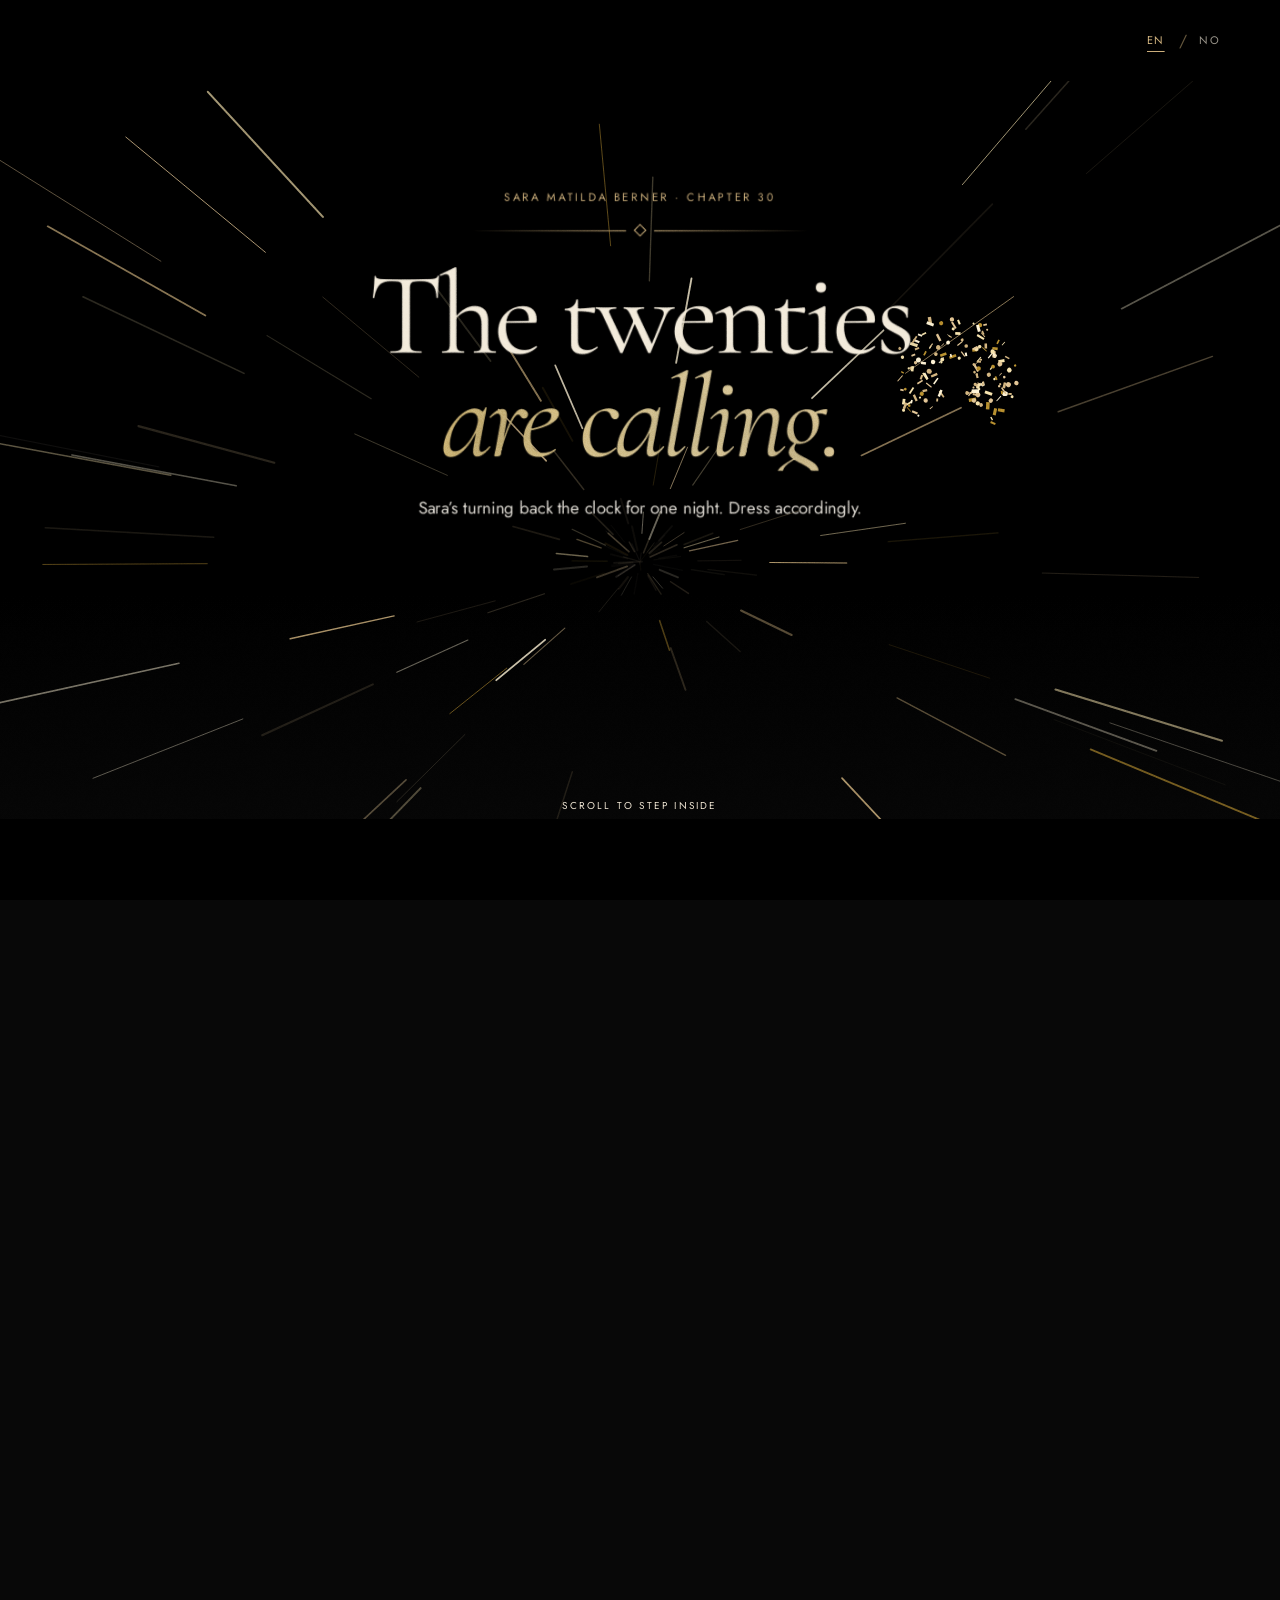
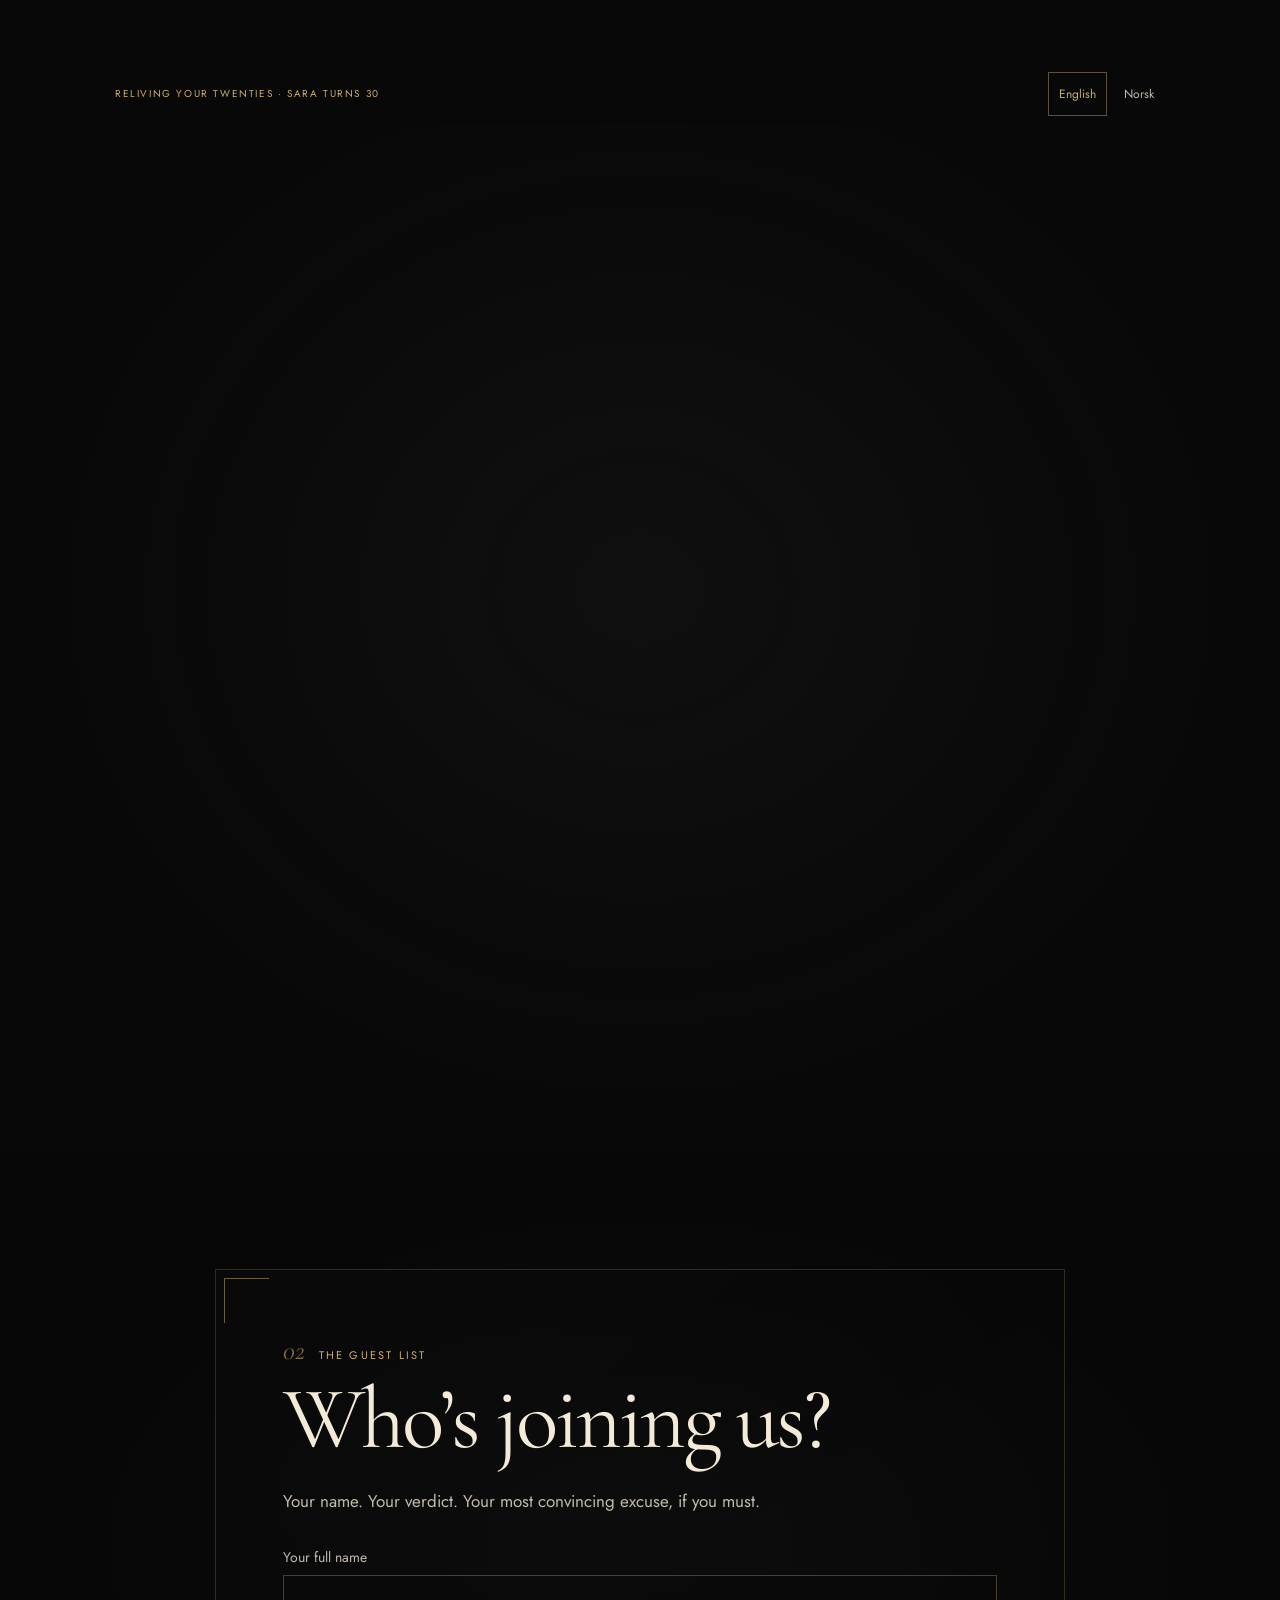
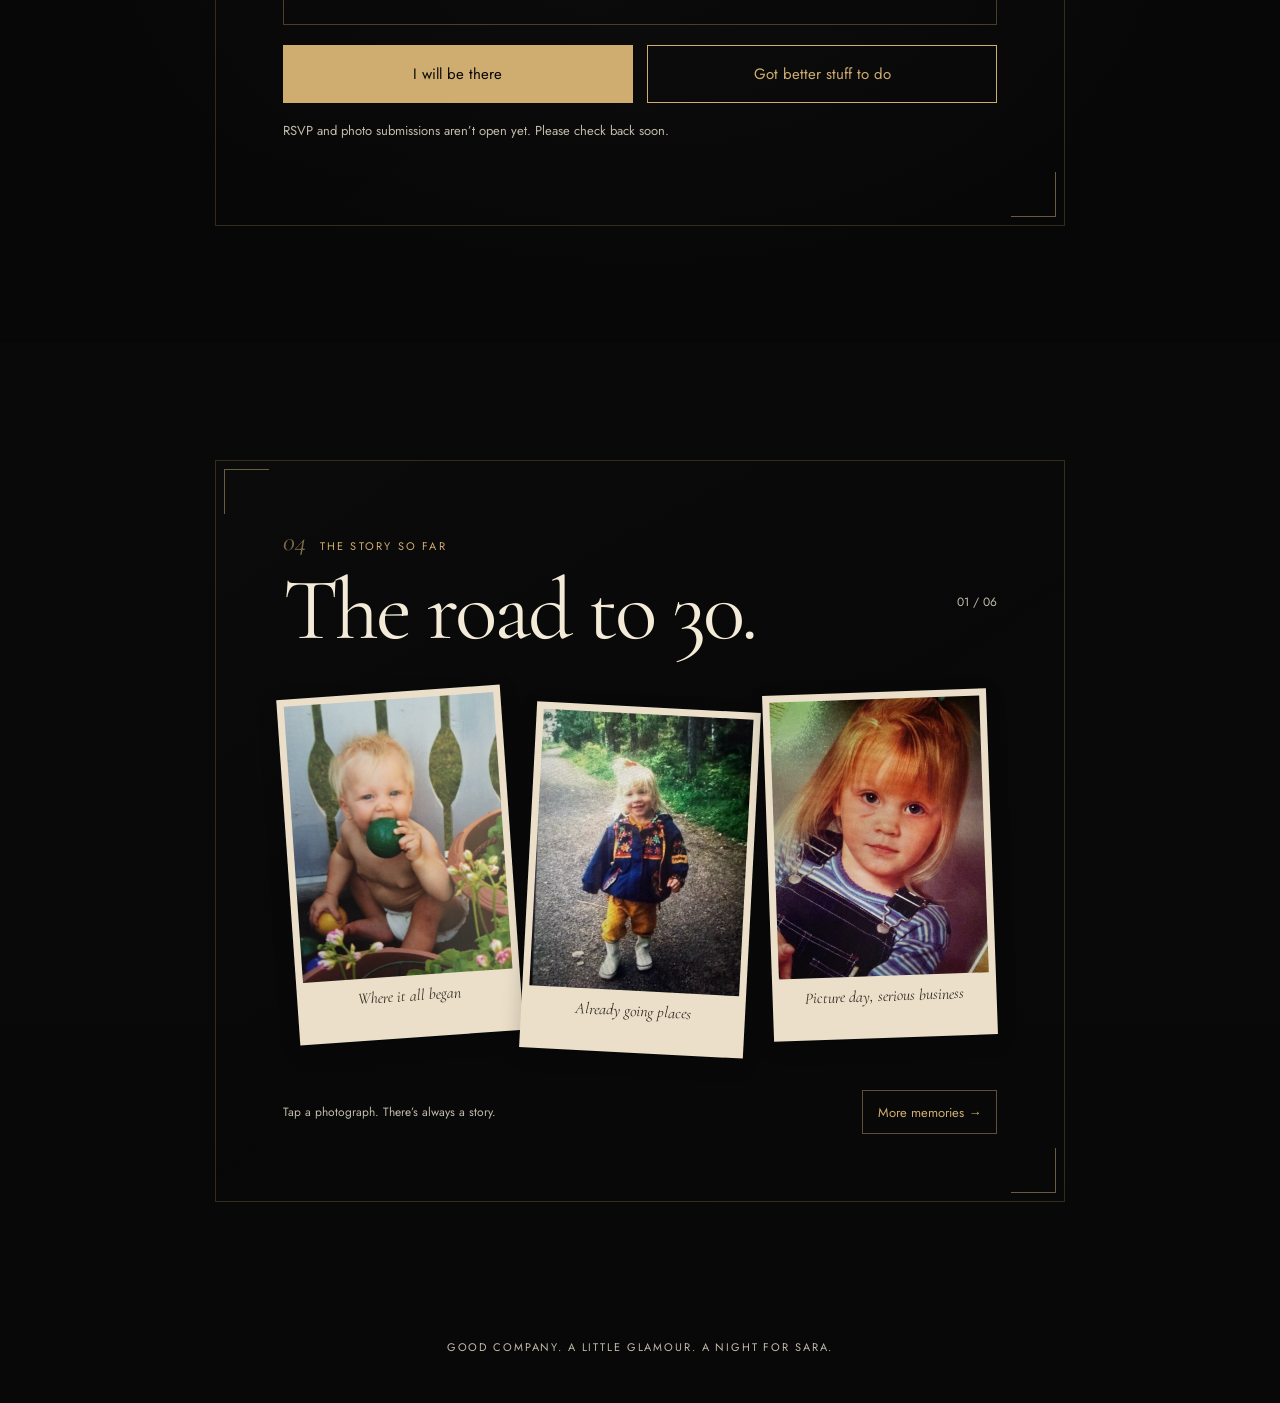
==== commit daa3a4c7: "Remove the Drinks & snacks card from the invitation The details chapter now offers only "What to wea" ====
--- a/index.html
+++ b/index.html
@@ -1,5 +1,5 @@
 <!doctype html>
-<html lang="en"><head><meta charset="utf-8"><meta name="viewport" content="width=device-width, initial-scale=1"><meta name="robots" content="noindex,nofollow"><meta name="theme-color" content="#080808"><meta name="description" content="The Great Matilda · 14 November 2026 · 19:00 · Oslo. By invitation only."><title>Sara turns 30 · The Great Matilda</title><meta property="og:type" content="website"><meta property="og:url" content="https://0xdrchkn.github.io/roaring-thirty/"><meta property="og:site_name" content="Roaring Thirty"><meta property="og:title" content="Sara turns 30 · The Great Matilda"><meta property="og:description" content="14 November 2026 · 19:00 · Oslo. By invitation only."><meta property="og:image" content="https://0xdrchkn.github.io/roaring-thirty/assets/share-preview.jpg?v=3"><meta property="og:image:width" content="1200"><meta property="og:image:height" content="630"><meta property="og:image:alt" content="Sara in a tuxedo raising a champagne coupe, Gatsby style"><meta name="twitter:card" content="summary_large_image"><link rel="apple-touch-icon" href="https://0xdrchkn.github.io/roaring-thirty/assets/sara-gatsby-toast.jpg"><link rel="icon" href="favicon.svg" type="image/svg+xml"><link rel="stylesheet" href="style.css?v=20261005-arrival"><link rel="stylesheet" href="cinema.css?v=20261001-form"><link rel="stylesheet" href="story.css?v=20261001-form"><link rel="stylesheet" href="submissions.css?v=20260919-receipt"><script src="event-config.js?v=20261005-arrival" defer></script><script src="hosting-config.js?v=20260922-mini" defer></script><script src="cinema.js?v=20261001-native" defer></script><script src="vendor/supabase.js" defer></script><script src="submissions.js?v=20260919-submit" defer></script><script src="local-submissions.js?v=20260922" defer></script><script src="script.js?v=20261005-arrival" defer></script><script src="music.js" defer></script><script src="story.js?v=20261001-native" defer></script></head><body>
+<html lang="en"><head><meta charset="utf-8"><meta name="viewport" content="width=device-width, initial-scale=1"><meta name="robots" content="noindex,nofollow"><meta name="theme-color" content="#080808"><meta name="description" content="The Great Matilda · 14 November 2026 · 19:00 · Oslo. By invitation only."><title>Sara turns 30 · The Great Matilda</title><meta property="og:type" content="website"><meta property="og:url" content="https://0xdrchkn.github.io/roaring-thirty/"><meta property="og:site_name" content="Roaring Thirty"><meta property="og:title" content="Sara turns 30 · The Great Matilda"><meta property="og:description" content="14 November 2026 · 19:00 · Oslo. By invitation only."><meta property="og:image" content="https://0xdrchkn.github.io/roaring-thirty/assets/share-preview.jpg?v=3"><meta property="og:image:width" content="1200"><meta property="og:image:height" content="630"><meta property="og:image:alt" content="Sara in a tuxedo raising a champagne coupe, Gatsby style"><meta name="twitter:card" content="summary_large_image"><link rel="apple-touch-icon" href="https://0xdrchkn.github.io/roaring-thirty/assets/sara-gatsby-toast.jpg"><link rel="icon" href="favicon.svg" type="image/svg+xml"><link rel="stylesheet" href="style.css?v=20261005-arrival"><link rel="stylesheet" href="cinema.css?v=20261001-form"><link rel="stylesheet" href="story.css?v=20261001-form"><link rel="stylesheet" href="submissions.css?v=20260919-receipt"><script src="event-config.js?v=20261005-arrival" defer></script><script src="hosting-config.js?v=20260922-mini" defer></script><script src="cinema.js?v=20261001-native" defer></script><script src="vendor/supabase.js" defer></script><script src="submissions.js?v=20260919-submit" defer></script><script src="local-submissions.js?v=20260922" defer></script><script src="script.js?v=20261006-nodrinks" defer></script><script src="music.js" defer></script><script src="story.js?v=20261001-native" defer></script></head><body>
 <noscript><p style="padding:24px;color:#f3ead7">Please enable JavaScript to open this invitation. / Slå på JavaScript for å åpne invitasjonen.</p></noscript>
 <article id="gatsby-invitation" lang="en" data-direction="gala" data-ornament="deco" aria-label="Birthday invitation">
   <button class="party-music-toggle cursor-interaction" type="button" data-music-toggle aria-pressed="false" aria-label="Turn sound on" hidden><span aria-hidden="true">♫</span><span data-music-label>Sound off</span></button>
@@ -22,7 +22,6 @@
         <a class="party-map" data-map-link target="_blank" rel="noopener noreferrer" data-i18n="map"></a>
         <div class="story-detail-actions">
           <button type="button" data-dialog-open="dress-dialog" data-story-copy="dressAction"></button>
-          <button type="button" data-dialog-open="food-dialog" data-story-copy="foodAction"></button>
         </div>
         <a class="story-next" href="#party-rsvp"><span data-story-copy="toRsvp"></span><span aria-hidden="true">↓</span></a>
       </div>
@@ -100,11 +99,6 @@
         <p data-i18n="dressBody"></p>
         <div class="party-dress-words"><span data-i18n="dress1"></span><span data-i18n="dress2"></span><span data-i18n="dress3"></span></div>
       </section></dialog>
-    <dialog class="story-dialog" id="food-dialog" aria-label="Drinks"><button type="button" class="story-dialog-close" data-dialog-close aria-label="Close">×</button><section class="party-permit">
-      <div class="party-permit-head"><div><p class="party-kicker" data-i18n="drinksKicker"></p><h3 data-i18n="drinksTitle"></h3></div></div>
-      <p class="party-permit-copy" data-i18n="drinksHistory"></p>
-      <p class="party-permit-copy"><strong data-i18n="welcome"></strong> <span data-i18n="bar"></span></p>
-    </section></dialog>
   </main>
 </article>
 </body></html>
